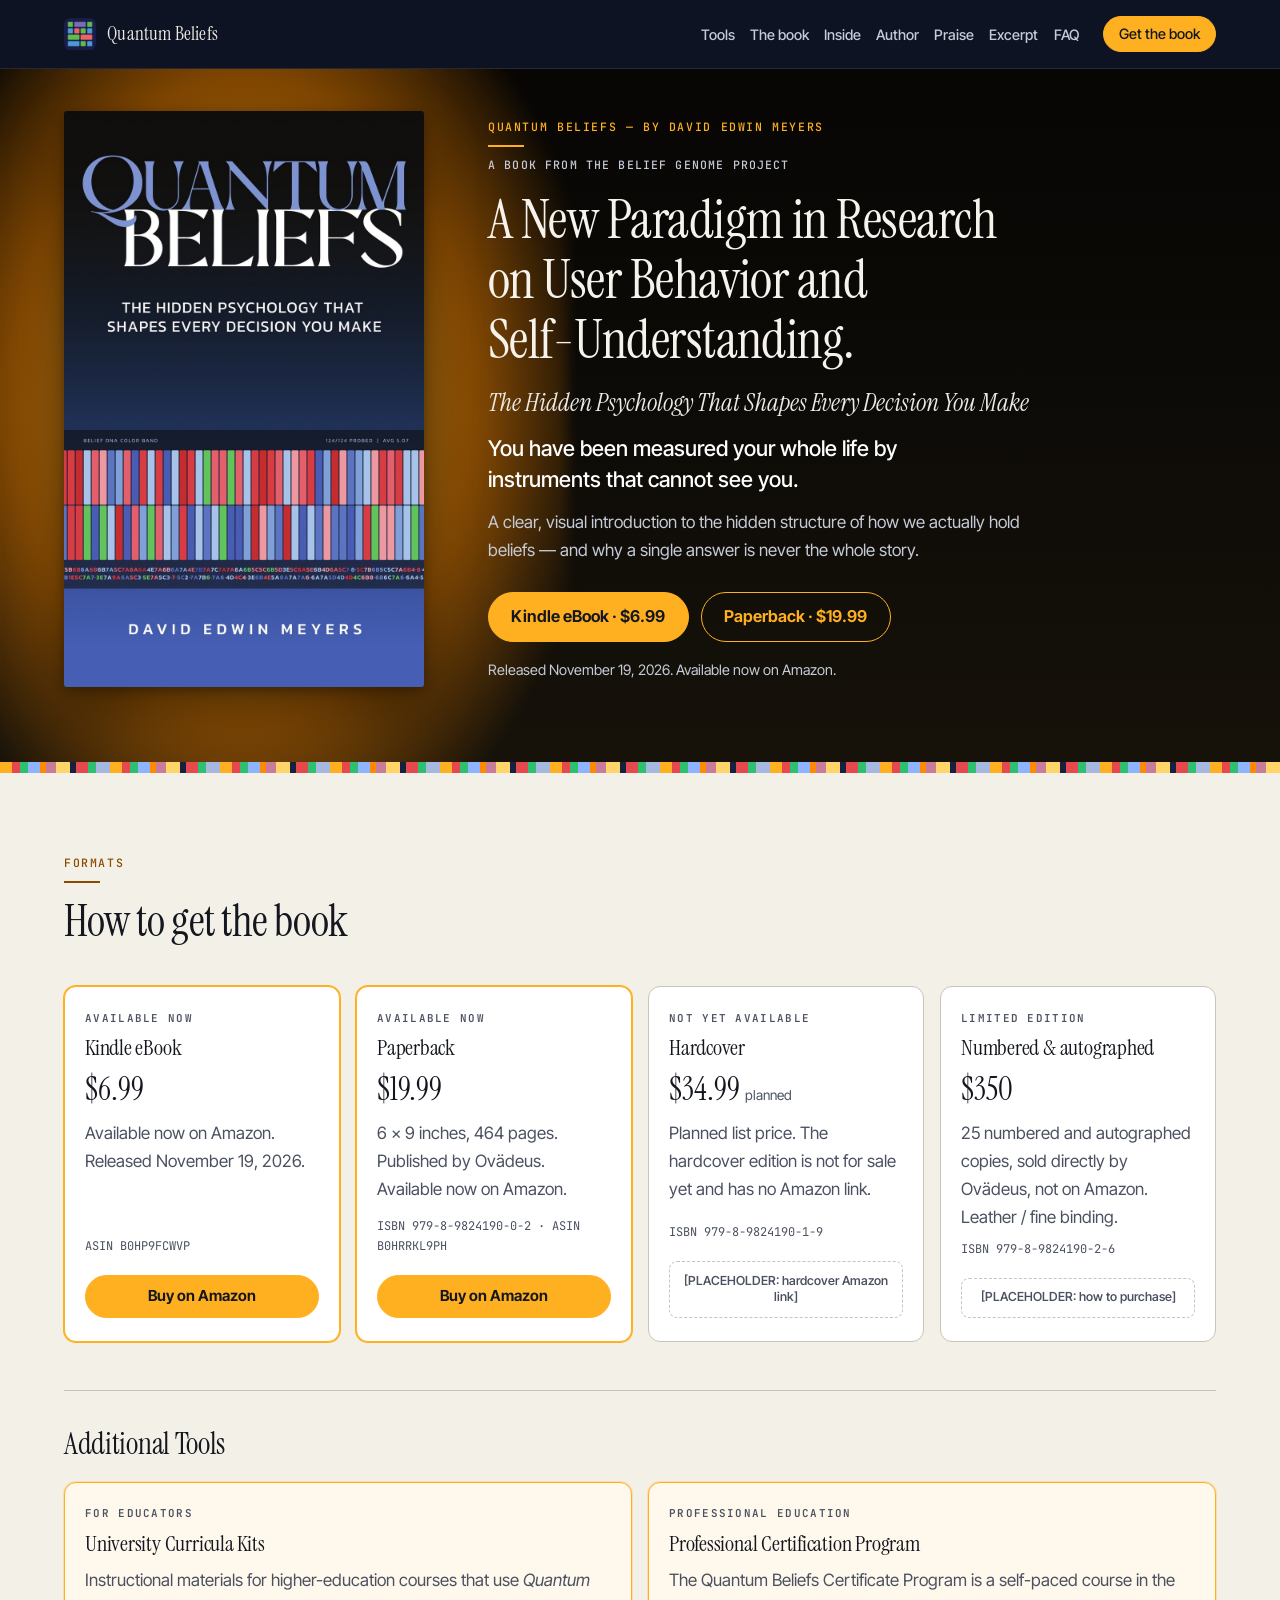
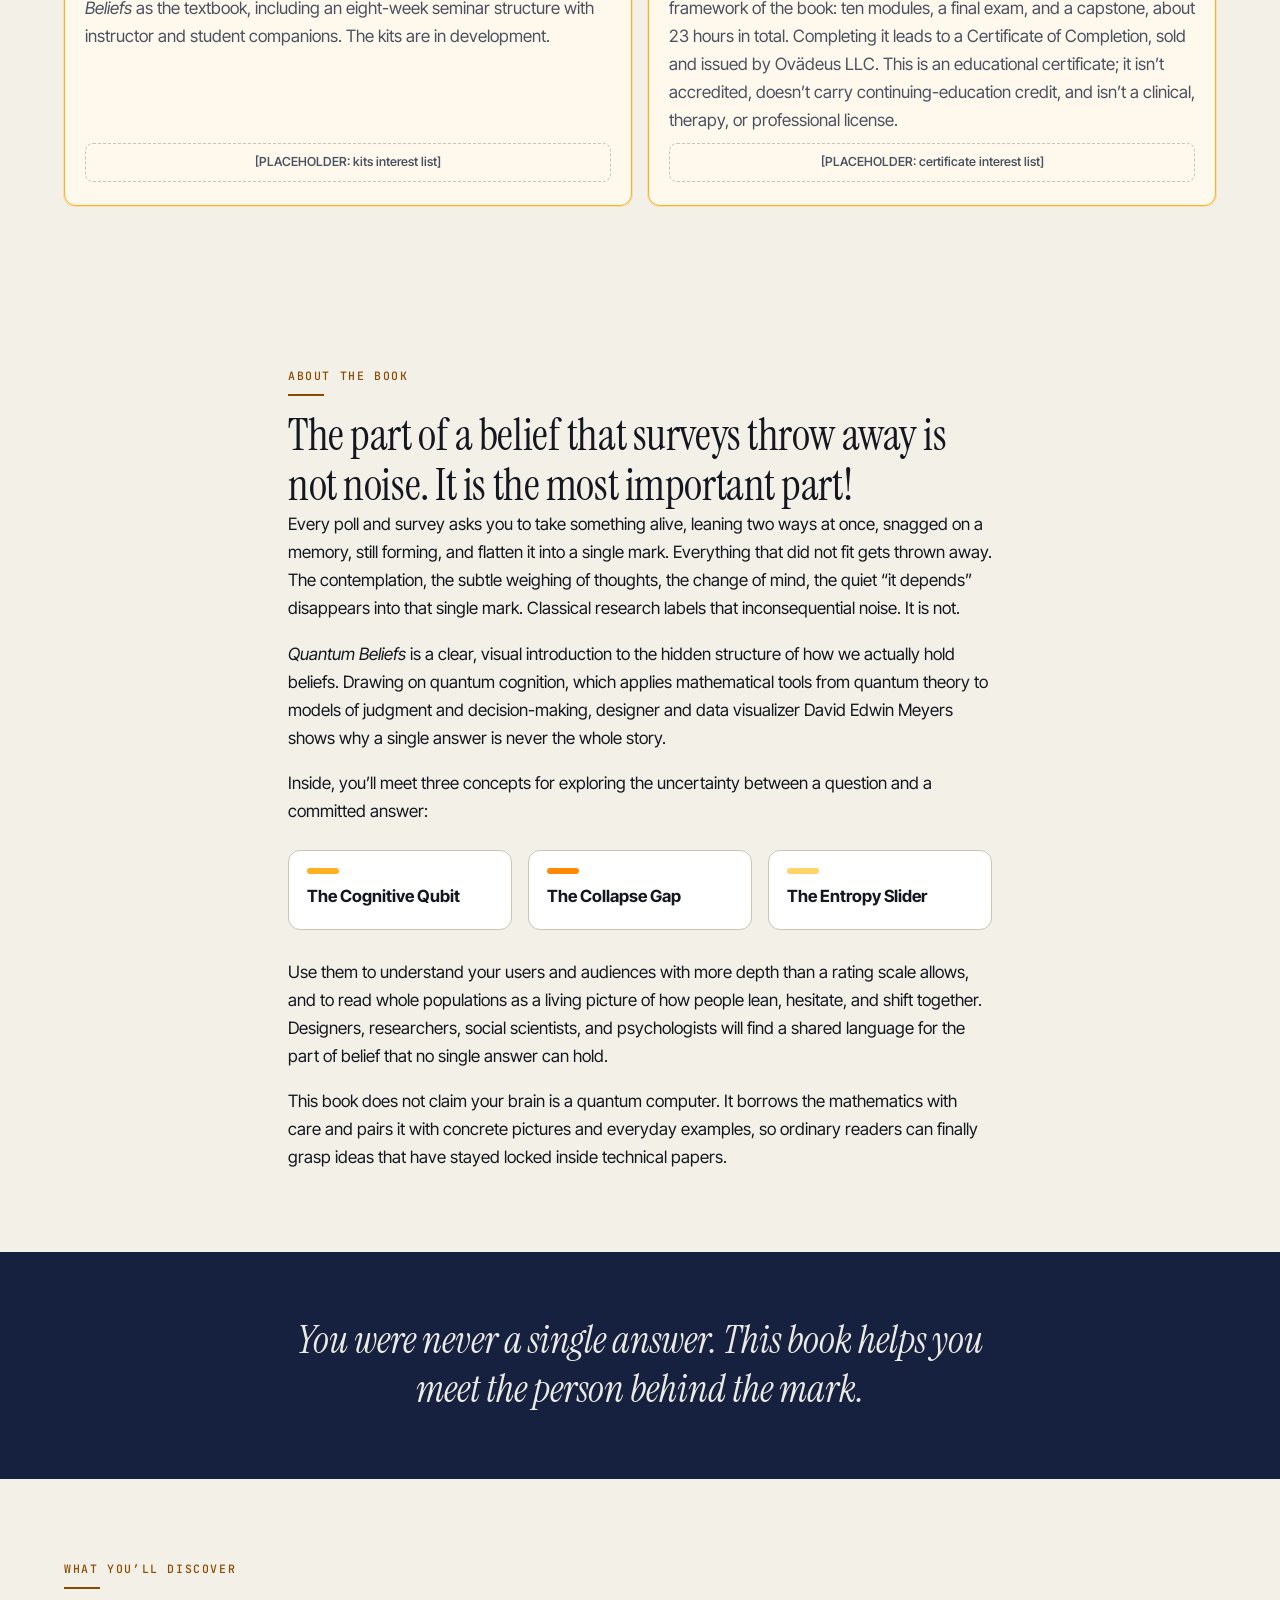
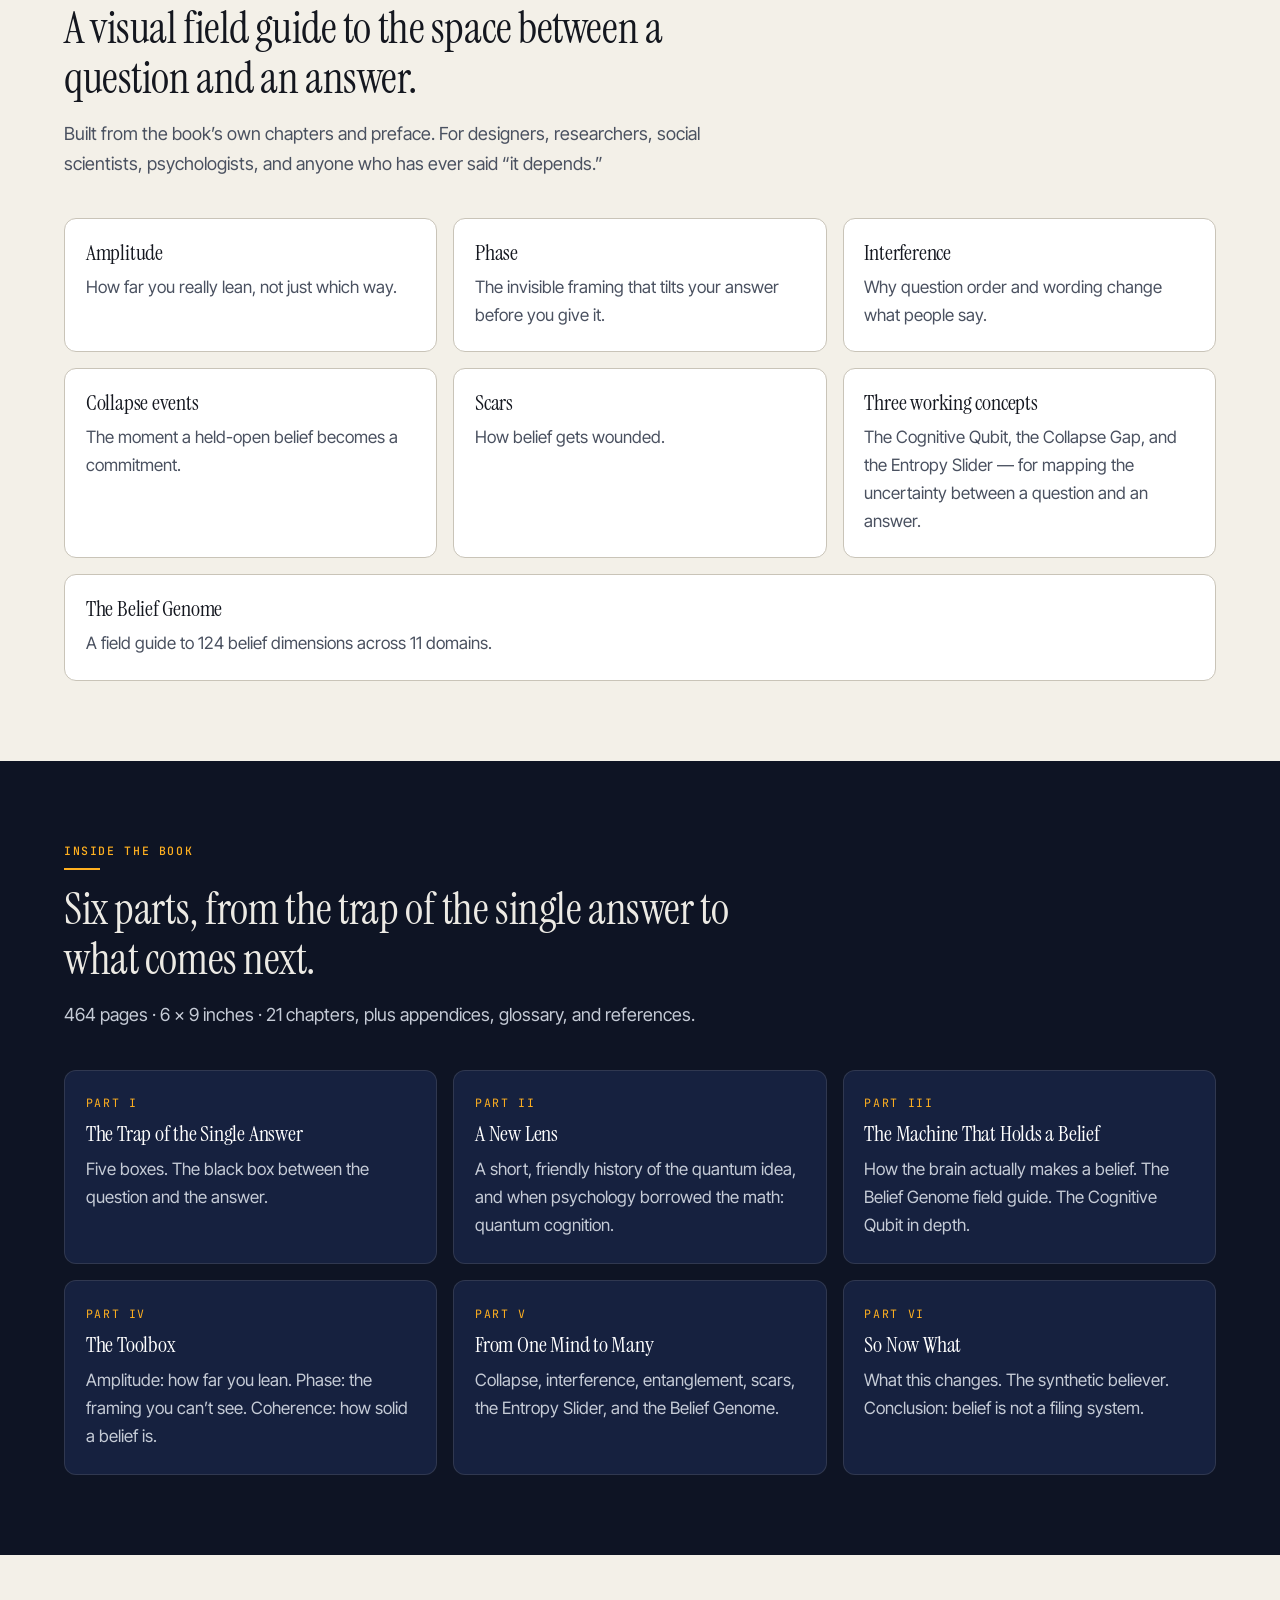
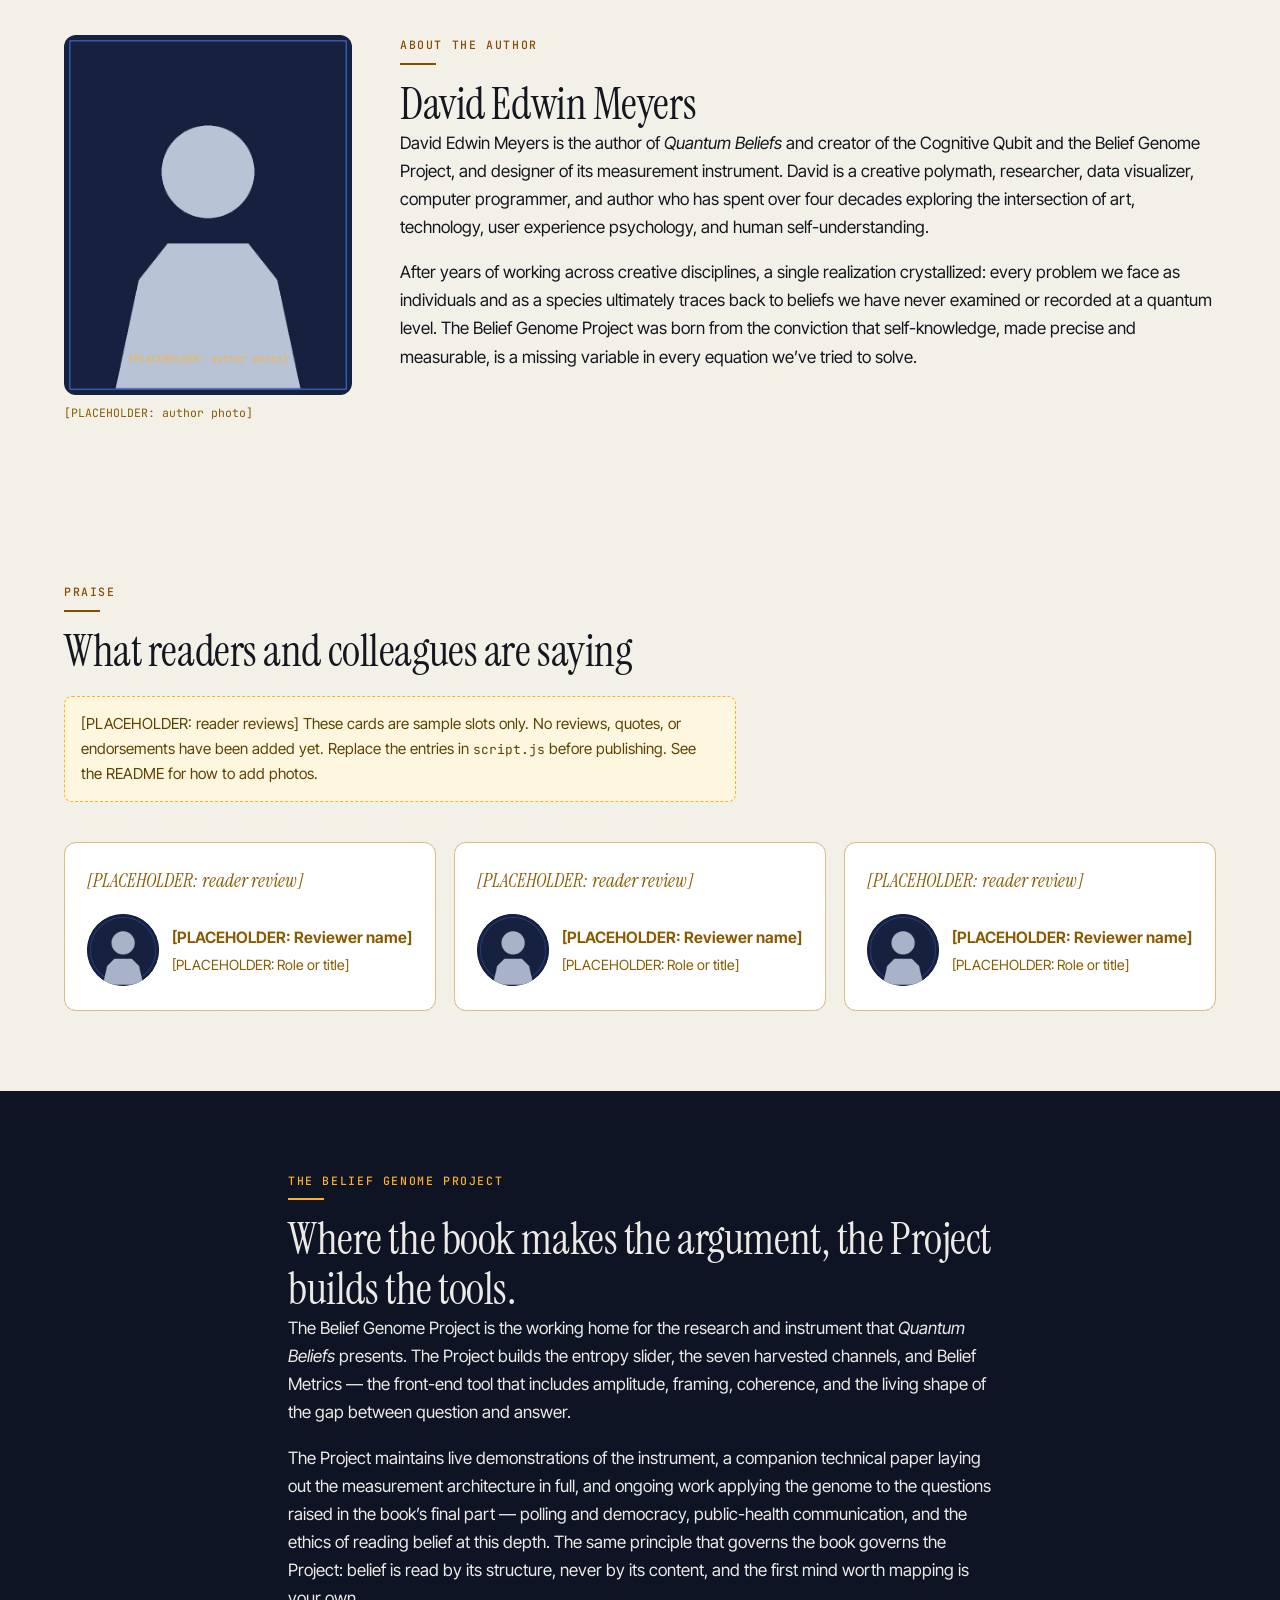
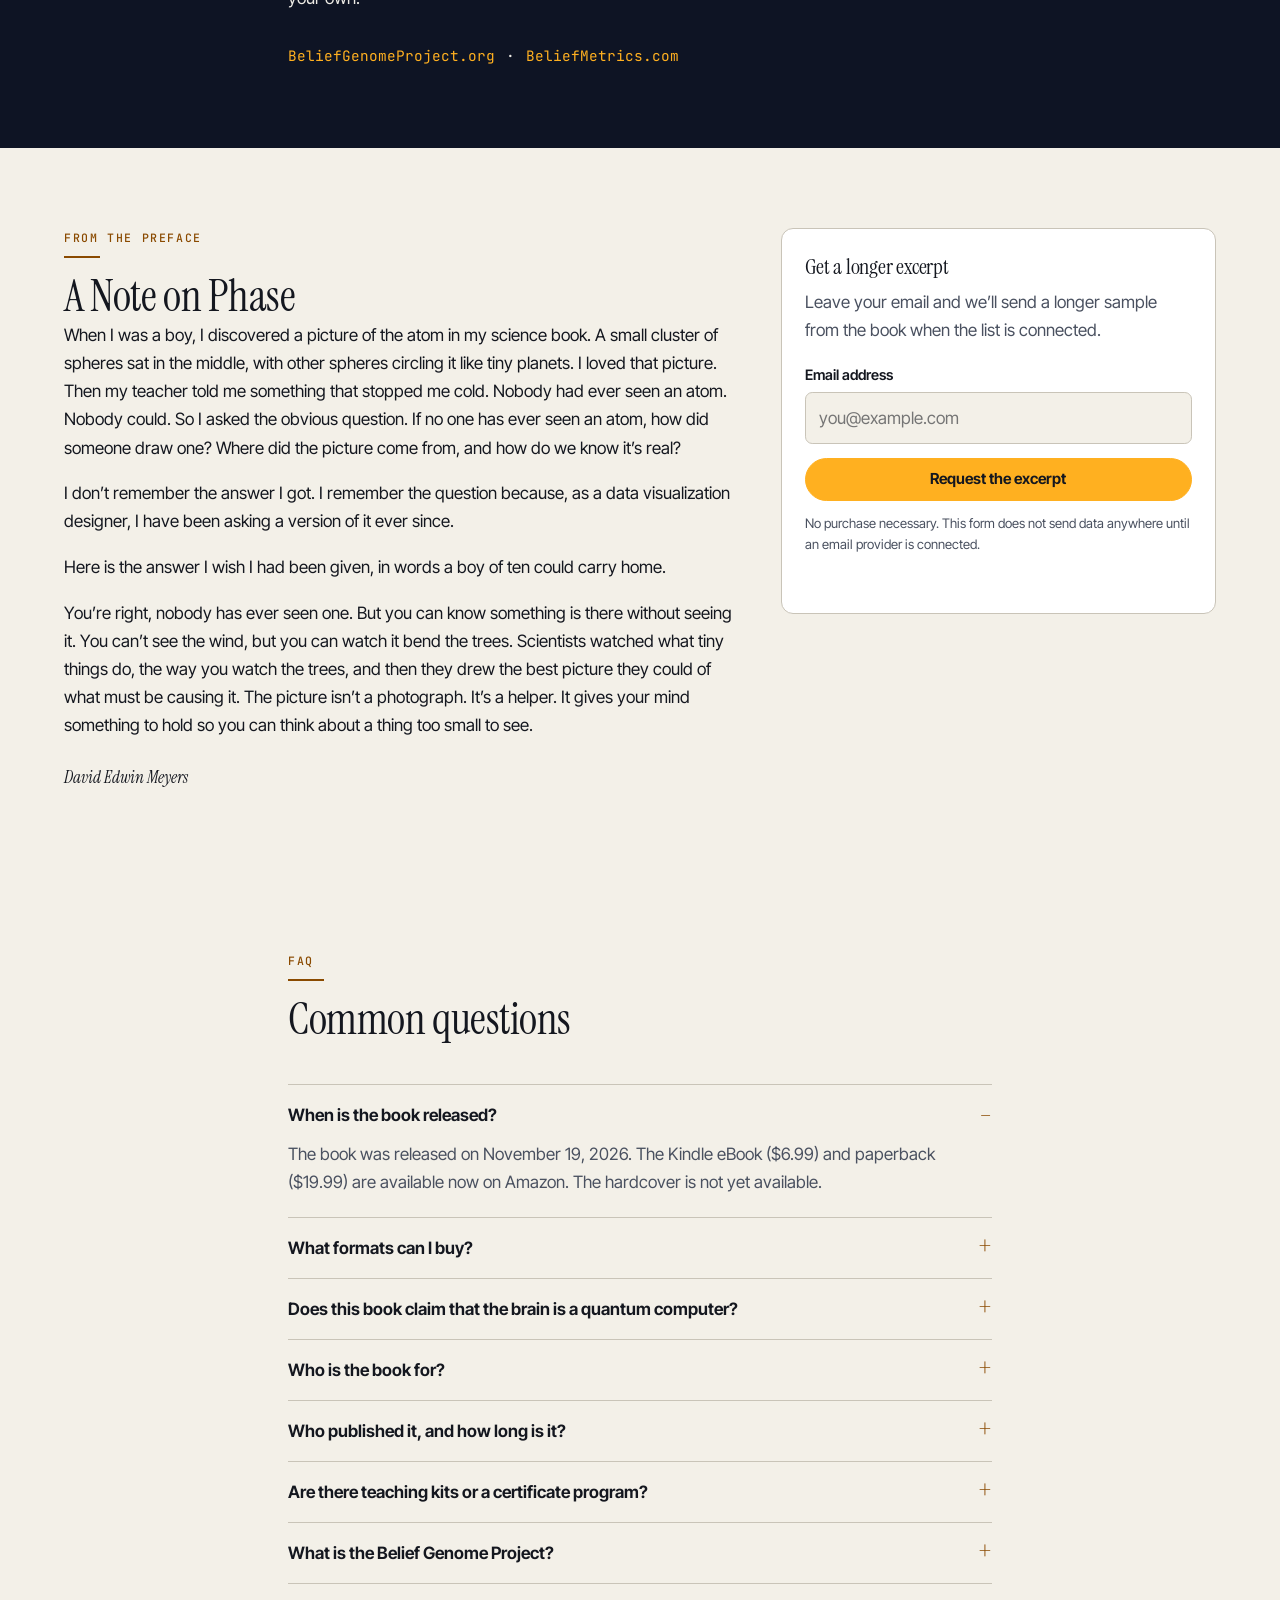
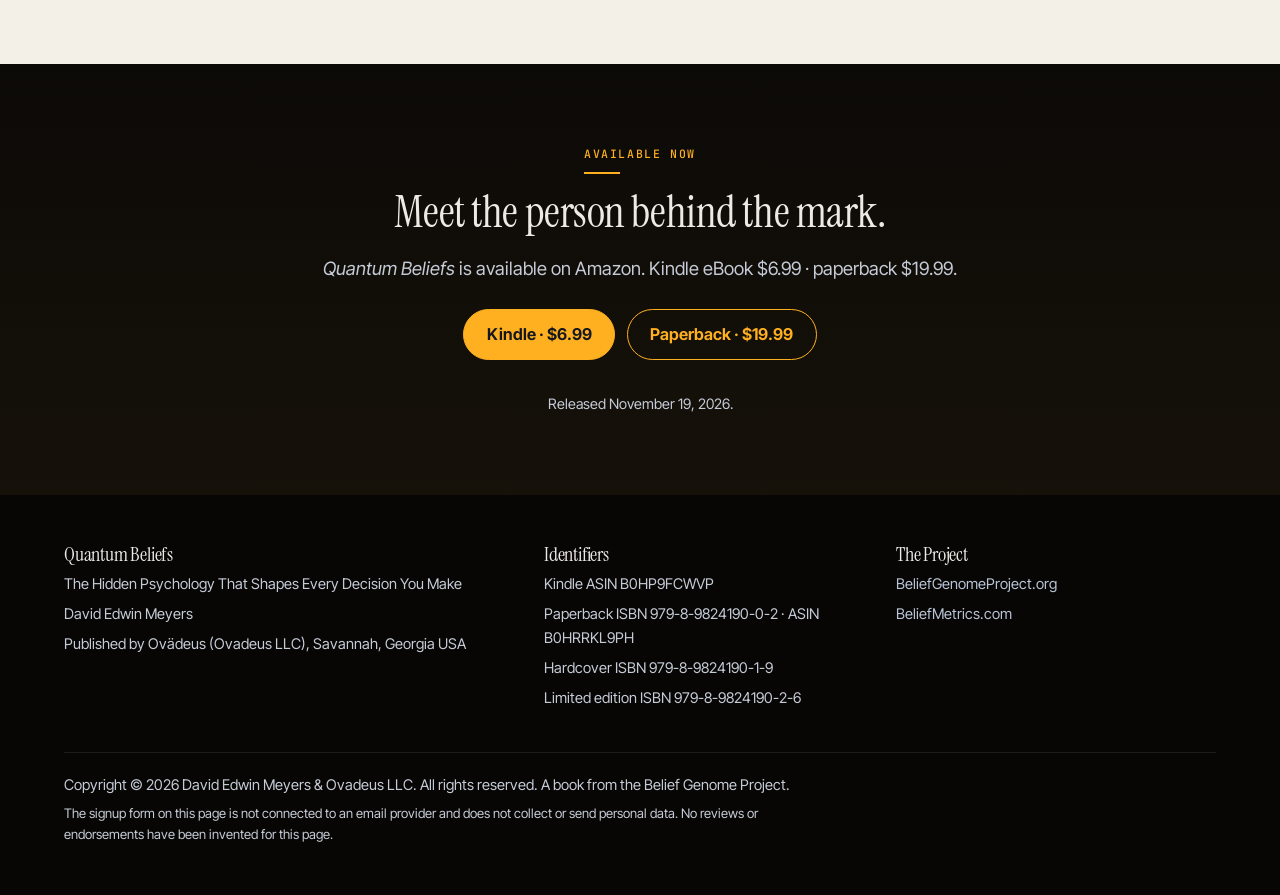
==== index.html @ 3fbdc70c "Update about heading" ====
<!DOCTYPE html>
<html lang="en">
<head>
  <meta charset="utf-8">
  <meta name="viewport" content="width=device-width, initial-scale=1">
  <title>Quantum Beliefs: The Hidden Psychology That Shapes Every Decision You Make — David Edwin Meyers</title>
  <meta name="description" content="Quantum Beliefs by David Edwin Meyers is a clear, visual introduction to the hidden structure of how we hold beliefs. Available now: Kindle eBook $6.99 and paperback $19.99. Released November 19, 2026.">
  <meta name="author" content="David Edwin Meyers">
  <meta name="theme-color" content="#0E1424">
  <link rel="canonical" href="https://quantumbeliefs.com/">
  <meta property="og:type" content="book">
  <meta property="og:url" content="https://quantumbeliefs.com/">
  <meta property="og:title" content="Quantum Beliefs: The Hidden Psychology That Shapes Every Decision You Make">
  <meta property="og:description" content="You have been measured your whole life by instruments that cannot see you. A clear, visual introduction to the hidden structure of belief, by David Edwin Meyers.">
  <meta property="og:image" content="https://quantumbeliefs.com/assets/og-image.jpg">
  <meta property="og:image:width" content="1200">
  <meta property="og:image:height" content="630">
  <meta property="og:locale" content="en_US">
  <meta property="og:book:author" content="David Edwin Meyers">
  <meta property="book:release_date" content="2026-11-19">
  <meta name="twitter:card" content="summary_large_image">
  <meta name="twitter:url" content="https://quantumbeliefs.com/">
  <meta name="twitter:title" content="Quantum Beliefs — David Edwin Meyers">
  <meta name="twitter:description" content="The Hidden Psychology That Shapes Every Decision You Make. Available now: Kindle eBook $6.99 and paperback $19.99.">
  <meta name="twitter:image" content="https://quantumbeliefs.com/assets/og-image.jpg">
  <link rel="icon" href="assets/favicon.png" type="image/png">
  <link rel="apple-touch-icon" href="assets/logo-bgp.png">
  <link rel="stylesheet" href="styles.css">
  <script type="application/ld+json">
  {
    "@context": "https://schema.org",
    "@type": "Book",
    "name": "Quantum Beliefs",
    "alternateName": "Quantum Beliefs: The Hidden Psychology That Shapes Every Decision You Make",
    "headline": "The Hidden Psychology That Shapes Every Decision You Make",
    "author": {
      "@type": "Person",
      "name": "David Edwin Meyers"
    },
    "publisher": {
      "@type": "Organization",
      "name": "Ovädeus",
      "legalName": "Ovadeus LLC",
      "address": {
        "@type": "PostalAddress",
        "addressLocality": "Savannah",
        "addressRegion": "Georgia",
        "addressCountry": "US"
      }
    },
    "inLanguage": "en",
    "numberOfPages": 464,
    "identifier": [
      { "@type": "PropertyValue", "name": "ASIN (Kindle)", "value": "B0HP9FCWVP" },
      { "@type": "PropertyValue", "name": "ASIN (paperback)", "value": "B0HRRKL9PH" },
      { "@type": "PropertyValue", "name": "ISBN-13 (paperback)", "value": "979-8-9824190-0-2" },
      { "@type": "PropertyValue", "name": "ISBN-13 (hardcover)", "value": "979-8-9824190-1-9" },
      { "@type": "PropertyValue", "name": "ISBN-13 (limited edition)", "value": "979-8-9824190-2-6" }
    ],
    "url": "https://quantumbeliefs.com/",
    "datePublished": "2026-11-19",
    "image": "https://quantumbeliefs.com/assets/cover-quantum-beliefs.jpg",
    "description": "A clear, visual introduction to the hidden structure of how we actually hold beliefs. Drawing on quantum cognition, designer and data visualizer David Edwin Meyers shows why a single answer is never the whole story.",
    "isPartOf": {
      "@type": "CreativeWork",
      "name": "Belief Genome Project",
      "url": "https://beliefgenomeproject.org"
    },
    "workExample": [
      {
        "@type": "Book",
        "bookFormat": "https://schema.org/EBook",
        "name": "Quantum Beliefs (Kindle eBook)",
        "datePublished": "2026-11-19",
        "offers": {
          "@type": "Offer",
          "url": "https://www.amazon.com/dp/B0HP9FCWVP",
          "price": "6.99",
          "priceCurrency": "USD",
          "availability": "https://schema.org/InStock"
        }
      },
      {
        "@type": "Book",
        "bookFormat": "https://schema.org/Paperback",
        "isbn": "979-8-9824190-0-2",
        "name": "Quantum Beliefs (Paperback)",
        "datePublished": "2026-11-19",
        "offers": {
          "@type": "Offer",
          "url": "https://www.amazon.com/dp/B0HRRKL9PH",
          "price": "19.99",
          "priceCurrency": "USD",
          "availability": "https://schema.org/InStock"
        }
      },
      {
        "@type": "Book",
        "bookFormat": "https://schema.org/Hardcover",
        "isbn": "979-8-9824190-1-9",
        "name": "Quantum Beliefs (Hardcover)"
      }
    ]
  }
  </script>
</head>
<body>
  <a class="skip-link" href="#main">Skip to content</a>

  <header class="site-header" id="top">
    <div class="header-inner">
      <a class="brand" href="#top">
        <img src="assets/logo-bgp.png" alt="" width="40" height="40">
        <span class="brand-text">Quantum Beliefs</span>
      </a>
      <button class="nav-toggle" type="button" aria-expanded="false" aria-controls="site-nav" aria-label="Open menu">
        <span class="nav-toggle-bar" aria-hidden="true"></span>
        <span class="nav-toggle-bar" aria-hidden="true"></span>
        <span class="nav-toggle-bar" aria-hidden="true"></span>
      </button>
      <nav class="site-nav" id="site-nav" aria-label="Primary">
        <ul>
          <li><a href="#additional-tools">Tools</a></li>
          <li><a href="#book">The book</a></li>
          <li><a href="#learn">Inside</a></li>
          <li><a href="#author">Author</a></li>
          <li><a href="#praise">Praise</a></li>
          <li><a href="#excerpt">Excerpt</a></li>
          <li><a href="#faq">FAQ</a></li>
        </ul>
        <a class="btn btn-primary btn-nav" href="#formats">Get the book</a>
      </nav>
    </div>
  </header>

  <main id="main">
    <section class="hero" aria-labelledby="hero-headline">
      <div class="hero-inner">
        <div class="hero-cover">
          <div class="cover-glow" aria-hidden="true"></div>
          <img
            src="assets/cover-quantum-beliefs-web.jpg"
            srcset="assets/cover-quantum-beliefs-web.jpg 900w, assets/cover-quantum-beliefs.jpg 1600w"
            sizes="(max-width: 700px) 70vw, 400px"
            width="900"
            height="1440"
            alt="Cover of Quantum Beliefs: The Hidden Psychology That Shapes Every Decision You Make, by David Edwin Meyers. A dark cover with a Belief DNA color band across the middle.">
        </div>
        <div class="hero-copy">
          <p class="kicker">Quantum Beliefs — by David Edwin Meyers</p>
          <p class="hero-project">A book from the Belief Genome Project</p>
          <h1 id="hero-headline" class="hero-headline">A New Paradigm in Research on User Behavior and <span class="nowrap">Self-Understanding.</span></h1>
          <p class="subtitle">The Hidden Psychology That Shapes Every Decision You Make</p>
          <p class="hero-lead">You have been measured your whole life by instruments that cannot see you.</p>
          <p class="hero-support">A clear, visual introduction to the hidden structure of how we actually hold beliefs — and why a single answer is never the whole story.</p>
          <div class="hero-actions">
            <a class="btn btn-primary btn-lg" href="https://www.amazon.com/dp/B0HP9FCWVP" target="_blank" rel="noopener noreferrer">Kindle eBook · $6.99</a>
            <a class="btn btn-ghost btn-lg" href="https://www.amazon.com/dp/B0HRRKL9PH" target="_blank" rel="noopener noreferrer">Paperback · $19.99</a>
          </div>
          <p class="hero-meta">Released November 19, 2026. Available now on Amazon.</p>
        </div>
      </div>
    </section>

    <div class="belief-band" aria-hidden="true"></div>

    <section class="section section-paper" id="formats" aria-labelledby="formats-heading">
      <div class="wrap">
        <header class="section-head">
          <p class="kicker kicker-ink">Formats</p>
          <h2 id="formats-heading">How to get the book</h2>
        </header>
        <div class="format-grid">
          <article class="format-card format-featured">
            <p class="format-badge">Available now</p>
            <h3>Kindle eBook</h3>
            <p class="format-price">$6.99</p>
            <p>Available now on Amazon. Released November 19, 2026.</p>
            <p class="format-id">ASIN B0HP9FCWVP</p>
            <a class="btn btn-primary" href="https://www.amazon.com/dp/B0HP9FCWVP" target="_blank" rel="noopener noreferrer">Buy on Amazon</a>
          </article>
          <article class="format-card format-featured">
            <p class="format-badge">Available now</p>
            <h3>Paperback</h3>
            <p class="format-price">$19.99</p>
            <p>6 × 9 inches, 464 pages. Published by Ovädeus. Available now on Amazon.</p>
            <p class="format-id">ISBN 979-8-9824190-0-2 · ASIN B0HRRKL9PH</p>
            <a class="btn btn-primary" id="paperback-link" href="https://www.amazon.com/dp/B0HRRKL9PH" target="_blank" rel="noopener noreferrer">Buy on Amazon</a>
          </article>
          <article class="format-card">
            <p class="format-badge badge-soon">Not yet available</p>
            <h3>Hardcover</h3>
            <p class="format-price">$34.99 <span class="price-note">planned</span></p>
            <p>Planned list price. The hardcover edition is not for sale yet and has no Amazon link.</p>
            <p class="format-id">ISBN 979-8-9824190-1-9</p>
            <span class="btn btn-disabled" aria-disabled="true">[PLACEHOLDER: hardcover Amazon link]</span>
          </article>
          <article class="format-card">
            <p class="format-badge badge-limited">Limited edition</p>
            <h3>Numbered &amp; autographed</h3>
            <p class="format-price">$350</p>
            <p>25 numbered and autographed copies, sold directly by Ovädeus, not on Amazon. Leather / fine binding.</p>
            <p class="format-id">ISBN 979-8-9824190-2-6</p>
            <!-- TODO: add the real purchase path once David confirms how limited copies will be sold. Do not invent a checkout. -->
            <span class="btn btn-disabled" aria-disabled="true">[PLACEHOLDER: how to purchase]</span>
          </article>
        </div>

        <div class="tools-block" id="additional-tools">
          <h3 class="tools-heading">Additional Tools</h3>
          <div class="tools-grid">
            <article class="format-card">
              <p class="format-badge">For educators</p>
              <h3>University Curricula Kits</h3>
              <p>Instructional materials for higher-education courses that use <cite>Quantum Beliefs</cite> as the textbook, including an eight-week seminar structure with instructor and student companions. The kits are in development.</p>
              <!-- TODO: replace with the real interest-list or learn-more URL once it exists. -->
              <a class="btn btn-disabled" id="kits-cta" href="#additional-tools" aria-disabled="true">[PLACEHOLDER: kits interest list]</a>
            </article>
            <article class="format-card">
              <p class="format-badge">Professional education</p>
              <h3>Professional Certification Program</h3>
              <p>The Quantum Beliefs Certificate Program is a self-paced course in the framework of the book: ten modules, a final exam, and a capstone, about 23 hours in total. Completing it leads to a Certificate of Completion, sold and issued by Ovädeus LLC. This is an educational certificate; it isn’t accredited, doesn’t carry continuing-education credit, and isn’t a clinical, therapy, or professional license.</p>
              <!-- TODO: replace with the real interest-list or learn-more URL once it exists. -->
              <a class="btn btn-disabled" id="certificate-cta" href="#additional-tools" aria-disabled="true">[PLACEHOLDER: certificate interest list]</a>
            </article>
          </div>
        </div>
      </div>
    </section>

    <section class="section section-paper" id="book" aria-labelledby="about-heading">
      <div class="wrap narrow">
        <p class="kicker kicker-ink">About the book</p>
        <h2 id="about-heading">The part of a belief that surveys throw away is not noise. It is the most important part!</h2>
        <div class="prose">
          <p>Every poll and survey asks you to take something alive, leaning two ways at once, snagged on a memory, still forming, and flatten it into a single mark. Everything that did not fit gets thrown away. The contemplation, the subtle weighing of thoughts, the change of mind, the quiet “it depends” disappears into that single mark. Classical research labels that inconsequential noise. It is not.</p>
          <p><cite>Quantum Beliefs</cite> is a clear, visual introduction to the hidden structure of how we actually hold beliefs. Drawing on quantum cognition, which applies mathematical tools from quantum theory to models of judgment and decision-making, designer and data visualizer David Edwin Meyers shows why a single answer is never the whole story.</p>
          <p>Inside, you’ll meet three concepts for exploring the uncertainty between a question and a committed answer:</p>
        </div>
        <ul class="concept-row">
          <li>
            <span class="concept-mark" aria-hidden="true"></span>
            <strong>The Cognitive Qubit</strong>
          </li>
          <li>
            <span class="concept-mark" aria-hidden="true"></span>
            <strong>The Collapse Gap</strong>
          </li>
          <li>
            <span class="concept-mark" aria-hidden="true"></span>
            <strong>The Entropy Slider</strong>
          </li>
        </ul>
        <div class="prose">
          <p>Use them to understand your users and audiences with more depth than a rating scale allows, and to read whole populations as a living picture of how people lean, hesitate, and shift together. Designers, researchers, social scientists, and psychologists will find a shared language for the part of belief that no single answer can hold.</p>
          <p>This book does not claim your brain is a quantum computer. It borrows the mathematics with care and pairs it with concrete pictures and everyday examples, so ordinary readers can finally grasp ideas that have stayed locked inside technical papers.</p>
        </div>
      </div>
    </section>

    <section class="pull-band" aria-label="From the book">
      <blockquote class="pull-quote">
        <p>You were never a single answer. This book helps you meet the person behind the mark.</p>
      </blockquote>
    </section>

    <section class="section section-paper" id="learn" aria-labelledby="learn-heading">
      <div class="wrap">
        <header class="section-head">
          <p class="kicker kicker-ink">What you’ll discover</p>
          <h2 id="learn-heading">A visual field guide to the space between a question and an answer.</h2>
          <p class="section-lead">Built from the book’s own chapters and preface. For designers, researchers, social scientists, psychologists, and anyone who has ever said “it depends.”</p>
        </header>
        <ul class="learn-grid">
          <li>
            <h3>Amplitude</h3>
            <p>How far you really lean, not just which way.</p>
          </li>
          <li>
            <h3>Phase</h3>
            <p>The invisible framing that tilts your answer before you give it.</p>
          </li>
          <li>
            <h3>Interference</h3>
            <p>Why question order and wording change what people say.</p>
          </li>
          <li>
            <h3>Collapse events</h3>
            <p>The moment a held-open belief becomes a commitment.</p>
          </li>
          <li>
            <h3>Scars</h3>
            <p>How belief gets wounded.</p>
          </li>
          <li>
            <h3>Three working concepts</h3>
            <p>The Cognitive Qubit, the Collapse Gap, and the Entropy Slider — for mapping the uncertainty between a question and an answer.</p>
          </li>
          <li class="learn-span">
            <h3>The Belief Genome</h3>
            <p>A field guide to 124 belief dimensions across 11 domains.</p>
          </li>
        </ul>
      </div>
    </section>

    <section class="section section-navy" id="inside" aria-labelledby="inside-heading">
      <div class="wrap">
        <header class="section-head">
          <p class="kicker">Inside the book</p>
          <h2 id="inside-heading">Six parts, from the trap of the single answer to what comes next.</h2>
          <p class="section-lead on-dark">464 pages · 6 × 9 inches · 21 chapters, plus appendices, glossary, and references.</p>
        </header>
        <ol class="parts-grid">
          <li>
            <span class="part-num">Part I</span>
            <h3>The Trap of the Single Answer</h3>
            <p>Five boxes. The black box between the question and the answer.</p>
          </li>
          <li>
            <span class="part-num">Part II</span>
            <h3>A New Lens</h3>
            <p>A short, friendly history of the quantum idea, and when psychology borrowed the math: quantum cognition.</p>
          </li>
          <li>
            <span class="part-num">Part III</span>
            <h3>The Machine That Holds a Belief</h3>
            <p>How the brain actually makes a belief. The Belief Genome field guide. The Cognitive Qubit in depth.</p>
          </li>
          <li>
            <span class="part-num">Part IV</span>
            <h3>The Toolbox</h3>
            <p>Amplitude: how far you lean. Phase: the framing you can’t see. Coherence: how solid a belief is.</p>
          </li>
          <li>
            <span class="part-num">Part V</span>
            <h3>From One Mind to Many</h3>
            <p>Collapse, interference, entanglement, scars, the Entropy Slider, and the Belief Genome.</p>
          </li>
          <li>
            <span class="part-num">Part VI</span>
            <h3>So Now What</h3>
            <p>What this changes. The synthetic believer. Conclusion: belief is not a filing system.</p>
          </li>
        </ol>
      </div>
    </section>

    <section class="section section-paper" id="author" aria-labelledby="author-heading">
      <div class="wrap author-grid">
        <figure class="author-photo">
          <!-- TODO: replace assets/author/placeholder-author.jpg with a real author photograph. -->
          <img src="assets/author/placeholder-author.jpg" width="640" height="800" alt="[PLACEHOLDER: author photo of David Edwin Meyers]">
          <figcaption class="placeholder-caption">[PLACEHOLDER: author photo]</figcaption>
        </figure>
        <div>
          <p class="kicker kicker-ink">About the author</p>
          <h2 id="author-heading">David Edwin Meyers</h2>
          <div class="prose">
            <p>David Edwin Meyers is the author of <cite>Quantum Beliefs</cite> and creator of the Cognitive Qubit and the Belief Genome Project, and designer of its measurement instrument. David is a creative polymath, researcher, data visualizer, computer programmer, and author who has spent over four decades exploring the intersection of art, technology, user experience psychology, and human self-understanding.</p>
            <p>After years of working across creative disciplines, a single realization crystallized: every problem we face as individuals and as a species ultimately traces back to beliefs we have never examined or recorded at a quantum level. The Belief Genome Project was born from the conviction that self-knowledge, made precise and measurable, is a missing variable in every equation we’ve tried to solve.</p>
          </div>
        </div>
      </div>
    </section>

    <section class="section section-paper section-praise" id="praise" aria-labelledby="praise-heading">
      <div class="wrap">
        <header class="section-head">
          <p class="kicker kicker-ink">Praise</p>
          <h2 id="praise-heading">What readers and colleagues are saying</h2>
          <p class="placeholder-banner" role="note">
            [PLACEHOLDER: reader reviews] These cards are sample slots only. No reviews, quotes, or endorsements have been added yet. Replace the entries in <code>script.js</code> before publishing. See the README for how to add photos.
          </p>
        </header>
        <div class="testimonial-grid" id="testimonial-grid">
          <!-- Cards are rendered from the TESTIMONIALS array in script.js. -->
        </div>
        <noscript>
          <p class="placeholder-banner">JavaScript is off, so testimonial cards could not be drawn from <code>script.js</code>. Enable JavaScript, or add static cards in this section before publishing.</p>
        </noscript>
      </div>
    </section>

    <section class="section section-navy" id="bgp" aria-labelledby="bgp-heading">
      <div class="wrap narrow">
        <p class="kicker">The Belief Genome Project</p>
        <h2 id="bgp-heading">Where the book makes the argument, the Project builds the tools.</h2>
        <div class="prose on-dark">
          <p>The Belief Genome Project is the working home for the research and instrument that <cite>Quantum Beliefs</cite> presents. The Project builds the entropy slider, the seven harvested channels, and Belief Metrics — the front-end tool that includes amplitude, framing, coherence, and the living shape of the gap between question and answer.</p>
          <p>The Project maintains live demonstrations of the instrument, a companion technical paper laying out the measurement architecture in full, and ongoing work applying the genome to the questions raised in the book’s final part — polling and democracy, public-health communication, and the ethics of reading belief at this depth. The same principle that governs the book governs the Project: belief is read by its structure, never by its content, and the first mind worth mapping is your own.</p>
        </div>
        <p class="bgp-links">
          <a href="https://beliefgenomeproject.org" target="_blank" rel="noopener noreferrer">BeliefGenomeProject.org</a>
          <span aria-hidden="true">·</span>
          <a href="https://beliefmetrics.com" target="_blank" rel="noopener noreferrer">BeliefMetrics.com</a>
        </p>
      </div>
    </section>

    <section class="section section-paper" id="excerpt" aria-labelledby="excerpt-heading">
      <div class="wrap excerpt-grid">
        <div>
          <p class="kicker kicker-ink">From the preface</p>
          <h2 id="excerpt-heading">A Note on Phase</h2>
          <div class="excerpt-text prose">
            <p>When I was a boy, I discovered a picture of the atom in my science book. A small cluster of spheres sat in the middle, with other spheres circling it like tiny planets. I loved that picture. Then my teacher told me something that stopped me cold. Nobody had ever seen an atom. Nobody could. So I asked the obvious question. If no one has ever seen an atom, how did someone draw one? Where did the picture come from, and how do we know it’s real?</p>
            <p>I don’t remember the answer I got. I remember the question because, as a data visualization designer, I have been asking a version of it ever since.</p>
            <p>Here is the answer I wish I had been given, in words a boy of ten could carry home.</p>
            <p>You’re right, nobody has ever seen one. But you can know something is there without seeing it. You can’t see the wind, but you can watch it bend the trees. Scientists watched what tiny things do, the way you watch the trees, and then they drew the best picture they could of what must be causing it. The picture isn’t a photograph. It’s a helper. It gives your mind something to hold so you can think about a thing too small to see.</p>
            <p class="excerpt-signoff">David Edwin Meyers</p>
          </div>
        </div>
        <aside class="signup-card" id="signup" aria-labelledby="signup-heading">
          <h3 id="signup-heading">Get a longer excerpt</h3>
          <p>Leave your email and we’ll send a longer sample from the book when the list is connected.</p>
          <!--
            TODO: wire this form to an email provider (Buttondown, ConvertKit, Mailchimp, Resend, etc.).
            It is front-end only. Do not add a live endpoint, API key, or any email address to this repo.
          -->
          <form id="excerpt-form" class="signup-form" novalidate>
            <label for="signup-email">Email address</label>
            <input id="signup-email" name="email" type="email" autocomplete="email" required placeholder="you@example.com">
            <button class="btn btn-primary" type="submit">Request the excerpt</button>
            <p class="form-note">No purchase necessary. This form does not send data anywhere until an email provider is connected.</p>
            <p class="form-status" role="status" aria-live="polite"></p>
          </form>
        </aside>
      </div>
    </section>

    <section class="section section-paper" id="faq" aria-labelledby="faq-heading">
      <div class="wrap narrow">
        <header class="section-head">
          <p class="kicker kicker-ink">FAQ</p>
          <h2 id="faq-heading">Common questions</h2>
        </header>
        <div class="faq-list">
          <details open>
            <summary>When is the book released?</summary>
            <p>The book was released on November 19, 2026. The Kindle eBook ($6.99) and paperback ($19.99) are available now on Amazon. The hardcover is not yet available.</p>
          </details>
          <details>
            <summary>What formats can I buy?</summary>
            <p>The Kindle eBook is $6.99 on Amazon (ASIN B0HP9FCWVP). The paperback is $19.99 (ISBN 979-8-9824190-0-2, ASIN B0HRRKL9PH). A hardcover is planned at $34.99 (ISBN 979-8-9824190-1-9) and is not for sale yet. A limited edition of 25 numbered and autographed copies is to be sold directly by Ovädeus for $350 (ISBN 979-8-9824190-2-6), not on Amazon.</p>
          </details>
          <details>
            <summary>Does this book claim that the brain is a quantum computer?</summary>
            <p>No. The book is explicit about this. It does not claim that your brain is a quantum computer, or that neurons exploit entanglement. It borrows mathematical tools from quantum theory — the field of quantum cognition — and pairs them with pictures and everyday examples so ordinary readers can hold the ideas.</p>
          </details>
          <details>
            <summary>Who is the book for?</summary>
            <p>Designers, researchers, social scientists, psychologists, and anyone who has ever said “it depends.” It is written for a wider audience: the curious reader who wants the concept, not the derivation.</p>
          </details>
          <details>
            <summary>Who published it, and how long is it?</summary>
            <p>Published by Ovädeus (Ovadeus LLC), Savannah, Georgia USA. The current interior is 464 pages, 6 × 9 inches. Copyright © 2026 David Edwin Meyers &amp; Ovadeus LLC.</p>
          </details>
          <details>
            <summary>Are there teaching kits or a certificate program?</summary>
            <p>University Curricula Kits for higher-education courses that use the book as a textbook are in development. The Quantum Beliefs Certificate Program is a self-paced professional education course of ten modules, a final exam, and a capstone (about 23 hours). Certificates of Completion are sold and issued by Ovädeus LLC. The certificate isn’t accredited, doesn’t carry continuing-education credit, and isn’t a clinical, therapy, or professional license. Interest-list links for both will be added when they are ready.</p>
          </details>
          <details>
            <summary>What is the Belief Genome Project?</summary>
            <p>The Belief Genome Project is the working home for the research and instrument that <cite>Quantum Beliefs</cite> presents. Learn more at <a href="https://beliefgenomeproject.org" target="_blank" rel="noopener noreferrer">beliefgenomeproject.org</a> and <a href="https://beliefmetrics.com" target="_blank" rel="noopener noreferrer">beliefmetrics.com</a>.</p>
          </details>
        </div>
      </div>
    </section>

    <section class="section final-cta" id="buy" aria-labelledby="final-heading">
      <div class="wrap narrow final-inner">
        <p class="kicker">Available now</p>
        <h2 id="final-heading">Meet the person behind the mark.</h2>
        <p class="final-lead"><cite>Quantum Beliefs</cite> is available on Amazon. Kindle eBook $6.99 · paperback $19.99.</p>
        <div class="hero-actions">
          <a class="btn btn-primary btn-lg" href="https://www.amazon.com/dp/B0HP9FCWVP" target="_blank" rel="noopener noreferrer">Kindle · $6.99</a>
          <a class="btn btn-ghost btn-lg" href="https://www.amazon.com/dp/B0HRRKL9PH" target="_blank" rel="noopener noreferrer">Paperback · $19.99</a>
        </div>
        <p class="hero-meta">Released November 19, 2026.</p>
      </div>
    </section>
  </main>

  <footer class="site-footer">
    <div class="wrap footer-grid">
      <div>
        <p class="footer-title">Quantum Beliefs</p>
        <p>The Hidden Psychology That Shapes Every Decision You Make</p>
        <p>David Edwin Meyers</p>
        <p>Published by Ovädeus (Ovadeus LLC), Savannah, Georgia USA</p>
      </div>
      <div>
        <p class="footer-title">Identifiers</p>
        <p>Kindle ASIN B0HP9FCWVP</p>
        <p>Paperback ISBN 979-8-9824190-0-2 · ASIN B0HRRKL9PH</p>
        <p>Hardcover ISBN 979-8-9824190-1-9</p>
        <p>Limited edition ISBN 979-8-9824190-2-6</p>
      </div>
      <div>
        <p class="footer-title">The Project</p>
        <p><a href="https://beliefgenomeproject.org" target="_blank" rel="noopener noreferrer">BeliefGenomeProject.org</a></p>
        <p><a href="https://beliefmetrics.com" target="_blank" rel="noopener noreferrer">BeliefMetrics.com</a></p>
      </div>
    </div>
    <div class="wrap footer-base">
      <p>Copyright © 2026 David Edwin Meyers &amp; Ovadeus LLC. All rights reserved. A book from the Belief Genome Project.</p>
      <p class="footer-note">The signup form on this page is not connected to an email provider and does not collect or send personal data. No reviews or endorsements have been invented for this page.</p>
    </div>
  </footer>

  <div class="mobile-cta" aria-hidden="false">
    <a class="btn btn-primary" href="#formats">Get the book</a>
  </div>

  <script src="script.js" defer></script>
</body>
</html>
---- styles.css ----
/* Quantum Beliefs landing page
   Brand tokens from the Belief Genome Project design system
   (navy, paper, ink) with a warm amber-orange accent used
   throughout the page (primary #FFB020, hot #FF8A00, tint #FFD56A).
   Instrument Serif, Inter Tight, JetBrains Mono. */

@font-face {
  font-family: "Instrument Serif";
  src: url("assets/fonts/InstrumentSerif-Regular.ttf") format("truetype");
  font-weight: 400;
  font-style: normal;
  font-display: swap;
}
@font-face {
  font-family: "Instrument Serif";
  src: url("assets/fonts/InstrumentSerif-Italic.ttf") format("truetype");
  font-weight: 400;
  font-style: italic;
  font-display: swap;
}
@font-face {
  font-family: "Inter Tight";
  src: url("assets/fonts/InterTight-VariableFont_wght.ttf") format("truetype");
  font-weight: 100 900;
  font-style: normal;
  font-display: swap;
}
@font-face {
  font-family: "Inter Tight";
  src: url("assets/fonts/InterTight-Italic-VariableFont_wght.ttf") format("truetype");
  font-weight: 100 900;
  font-style: italic;
  font-display: swap;
}
@font-face {
  font-family: "JetBrains Mono";
  src: url("assets/fonts/JetBrainsMono-VariableFont_wght.ttf") format("truetype");
  font-weight: 100 900;
  font-style: normal;
  font-display: swap;
}

:root {
  --navy: #0E1424;
  --field: #16213F;
  --paper: #F3F0E8;
  --ink: #14171F;
  --mist: #8A93A6;
  --rule: #C9C4B8;
  --accent: #FFB020;
  --accent-hot: #FF8A00;
  --accent-tint: #FFD56A;
  --accent-link: #8A4A00;
  --accent-link-hover: #A35500;
  --amber: var(--accent);
  --sticky-cta-h: 5.25rem;
  --red: #E5484D;
  --green: #2FBF71;
  --haze: #B9C3D6;
  --line-on-navy: #ECEAE4;
  --muted-on-navy: #C5CBD6;
  --muted-on-paper: #4A5160;
  --header-h: 4.25rem;
  --wrap: 72rem;
  --narrow: 44rem;
  --radius: 0.75rem;
  --shadow-cover: 0 1.5rem 3.5rem rgba(0, 0, 0, 0.45), 0 0.25rem 0.75rem rgba(0, 0, 0, 0.3);
  color-scheme: dark light;
}

*, *::before, *::after { box-sizing: border-box; }

html {
  scroll-behavior: smooth;
  scroll-padding-top: calc(var(--header-h) + 0.75rem);
}

html, body { overflow-x: hidden; }
body {
  margin: 0;
  font-family: "Inter Tight", system-ui, -apple-system, "Segoe UI", sans-serif;
  font-size: 1.0625rem;
  line-height: 1.65;
  color: var(--ink);
  background: var(--navy);
  -webkit-font-smoothing: antialiased;
  text-rendering: optimizeLegibility;
}

img { max-width: 100%; height: auto; display: block; }
a { color: var(--accent-link); }
a:hover { color: var(--accent-link-hover); }
cite { font-style: italic; }

.skip-link {
  position: absolute;
  left: 1rem;
  top: -4rem;
  z-index: 200;
  background: var(--accent);
  color: var(--ink);
  padding: 0.5rem 0.85rem;
  font-weight: 650;
  text-decoration: none;
  border-radius: 0.25rem;
}
.skip-link:focus { top: 0.75rem; }

.wrap {
  width: min(var(--wrap), calc(100% - 2.5rem));
  margin-inline: auto;
}
.wrap.narrow { width: min(var(--narrow), calc(100% - 2.5rem)); }

/* ----- Type ----- */
.kicker {
  font-family: "JetBrains Mono", ui-monospace, monospace;
  font-size: 0.72rem;
  font-weight: 500;
  letter-spacing: 0.14em;
  text-transform: uppercase;
  color: var(--accent);
  margin: 0 0 0.85rem;
}
.kicker::after {
  content: "";
  display: block;
  width: 2.25rem;
  height: 2px;
  background: currentColor;
  margin-top: 0.55rem;
}
.kicker-ink { color: var(--accent-link); }

h1, h2, h3, .footer-title {
  font-family: "Instrument Serif", Georgia, "Times New Roman", serif;
  font-weight: 400;
  line-height: 1.15;
  letter-spacing: -0.01em;
  margin: 0;
}
h2 { font-size: clamp(1.85rem, 3.4vw, 2.75rem); color: inherit; }
h3 { font-size: 1.35rem; }

.section-head { max-width: 42rem; margin-bottom: 2.5rem; }
.section-lead { margin: 1rem 0 0; color: var(--muted-on-paper); font-size: 1.125rem; }
.section-lead.on-dark { color: var(--muted-on-navy); }

.prose p { margin: 0 0 1.1rem; }
.prose p:last-child { margin-bottom: 0; }
.prose.on-dark { color: var(--line-on-navy); }

/* ----- Header ----- */
.site-header {
  position: sticky;
  top: 0;
  z-index: 50;
  background: rgba(14, 20, 36, 0.88);
  backdrop-filter: blur(14px);
  -webkit-backdrop-filter: blur(14px);
  border-bottom: 1px solid rgba(201, 196, 184, 0.12);
}
.header-inner {
  width: min(var(--wrap), calc(100% - 2.5rem));
  margin-inline: auto;
  min-height: var(--header-h);
  display: flex;
  align-items: center;
  justify-content: space-between;
  gap: 1rem;
}
.brand {
  display: flex;
  align-items: center;
  gap: 0.7rem;
  text-decoration: none;
  color: var(--line-on-navy);
  flex-shrink: 0;
}
.brand img {
  width: 2rem;
  height: 2rem;
  border-radius: 0.4rem;
}
.brand-text {
  font-family: "Instrument Serif", Georgia, serif;
  font-size: 1.2rem;
  letter-spacing: 0.01em;
}

.site-nav {
  display: flex;
  align-items: center;
  gap: 1.5rem;
}
.site-nav ul {
  display: flex;
  gap: 0.95rem;
  list-style: none;
  margin: 0;
  padding: 0;
}
.site-nav a {
  color: var(--muted-on-navy);
  text-decoration: none;
  font-size: 0.9rem;
  font-weight: 500;
}
.site-nav a:hover,
.site-nav a:focus-visible { color: var(--line-on-navy); }

.nav-toggle {
  display: none;
  width: 2.75rem;
  height: 2.75rem;
  border: 0;
  background: transparent;
  padding: 0.7rem;
  cursor: pointer;
}
.nav-toggle-bar {
  display: block;
  height: 2px;
  background: var(--line-on-navy);
  margin: 5px 0;
  border-radius: 1px;
}

/* ----- Buttons ----- */
.btn {
  display: inline-flex;
  align-items: center;
  justify-content: center;
  gap: 0.4rem;
  padding: 0.7rem 1.15rem;
  border-radius: 999px;
  font: inherit;
  font-weight: 650;
  font-size: 0.95rem;
  text-decoration: none;
  border: 1px solid transparent;
  cursor: pointer;
  line-height: 1.2;
  text-align: center;
}
a.btn-primary,
.btn-primary {
  background: var(--accent);
  color: var(--ink);
  border-color: var(--accent);
}
a.btn-primary:hover,
a.btn-primary:focus-visible,
.btn-primary:hover,
.btn-primary:focus-visible {
  background: var(--accent-hot);
  color: var(--ink);
  border-color: var(--accent-hot);
}
a.btn-ghost,
.btn-ghost {
  background: transparent;
  color: var(--accent);
  border-color: var(--accent);
}
a.btn-ghost:hover,
a.btn-ghost:focus-visible,
.btn-ghost:hover,
.btn-ghost:focus-visible {
  background: var(--accent);
  color: var(--ink);
  border-color: var(--accent);
}
.site-nav a.btn-primary,
.site-nav a.btn-primary:hover,
.site-nav a.btn-primary:focus-visible {
  color: var(--ink);
}
.btn-lg { padding: 0.9rem 1.4rem; font-size: 1.02rem; }
.btn-nav { padding: 0.55rem 0.95rem; font-size: 0.88rem; white-space: nowrap; }
.btn-disabled,
a.btn-disabled,
span.btn-disabled {
  background: transparent;
  color: var(--muted-on-paper);
  border: 1px dashed var(--rule);
  cursor: not-allowed;
  pointer-events: none;
  font-weight: 550;
  font-size: 0.78rem;
  line-height: 1.35;
  border-radius: 0.5rem;
  padding: 0.65rem 0.7rem;
  white-space: normal;
  width: 100%;
}

:focus-visible {
  outline: 2px solid var(--accent);
  outline-offset: 3px;
}

/* ----- Hero ----- */
.hero {
  background:
    linear-gradient(180deg, #070604 0%, #0C0A07 42%, #16120A 100%);
  color: var(--line-on-navy);
  padding: 2.5rem 0 4.5rem;
  overflow-x: hidden;
}
.hero-inner {
  width: min(var(--wrap), calc(100% - 2.5rem));
  margin-inline: auto;
  display: grid;
  grid-template-columns: minmax(16rem, 22.5rem) 1fr;
  gap: 4rem;
  align-items: center;
}
.hero-cover {
  position: relative;
  z-index: 1;
}
.cover-glow {
  position: absolute;
  inset: -28% -40%;
  background: radial-gradient(
    ellipse at center,
    rgba(255, 208, 80, 0.88) 0%,
    rgba(255, 176, 32, 0.7) 22%,
    rgba(255, 138, 0, 0.5) 50%,
    rgba(255, 138, 0, 0) 78%
  );
  filter: blur(6px);
  z-index: 0;
  pointer-events: none;
}
.hero-cover img {
  position: relative;
  z-index: 1;
  width: 100%;
  border-radius: 0.2rem;
  box-shadow: var(--shadow-cover);
}
.hero-copy { padding-block: 0.5rem; position: relative; z-index: 1; }

.hero-project {
  font-family: "JetBrains Mono", ui-monospace, monospace;
  font-size: 0.72rem;
  font-weight: 500;
  letter-spacing: 0.1em;
  text-transform: uppercase;
  color: var(--muted-on-navy);
  margin: -0.35rem 0 1rem;
}
.nowrap { white-space: nowrap; }
.hero-headline {
  font-family: "Instrument Serif", Georgia, serif;
  font-size: clamp(2.05rem, 4.2vw, 3.35rem);
  line-height: 1.12;
  color: #F5F3EC;
  font-weight: 400;
  max-width: 22ch;
  margin: 0 0 1rem;
}
.subtitle {
  font-family: "Instrument Serif", Georgia, serif;
  font-style: italic;
  font-size: clamp(1.2rem, 2.2vw, 1.55rem);
  line-height: 1.35;
  color: var(--line-on-navy);
  max-width: 22em;
  margin: 0 0 0.85rem;
}
.byline {
  font-weight: 600;
  letter-spacing: 0.04em;
  text-transform: none;
  margin: 0 0 1.6rem;
  color: #fff;
}
.hero-lead {
  font-size: clamp(1.15rem, 2vw, 1.35rem);
  font-weight: 500;
  line-height: 1.45;
  color: #fff;
  max-width: 32rem;
  margin: 0 0 0.75rem;
}
.hero-support {
  color: var(--muted-on-navy);
  max-width: 34rem;
  margin: 0 0 1.75rem;
}
.hero-actions {
  display: flex;
  flex-wrap: wrap;
  gap: 0.75rem;
  margin-bottom: 1rem;
}
.hero-meta {
  font-size: 0.9rem;
  color: var(--muted-on-navy);
  max-width: 32rem;
  margin: 0;
}

/* Decorative band inspired by the cover palette — not the book's unique sequence */
.belief-band {
  height: 0.7rem;
  background: repeating-linear-gradient(
    90deg,
    #FFB020 0 12px,
    #E5484D 12px 20px,
    #2FBF71 20px 28px,
    #8FB4FF 28px 40px,
    #FF8A00 40px 46px,
    #C97B9A 46px 56px,
    #FFD56A 56px 70px,
    #16213F 70px 76px,
    #E5484D 76px 88px,
    #2FBF71 88px 96px,
    #A6B8E0 96px 110px
  );
}

/* ----- Sections ----- */
.section { padding: 5rem 0; }
.section-paper {
  background: var(--paper);
  color: var(--ink);
}
.section-navy {
  background: var(--navy);
  color: var(--line-on-navy);
}

.concept-row {
  list-style: none;
  display: grid;
  grid-template-columns: repeat(3, 1fr);
  gap: 1rem;
  padding: 0;
  margin: 1.5rem 0 1.75rem;
}
.concept-row li {
  background: #fff;
  border: 1px solid var(--rule);
  border-radius: var(--radius);
  padding: 1.1rem 1.15rem 1.15rem;
  display: flex;
  flex-direction: column;
  gap: 0.55rem;
  font-size: 1.05rem;
}
.concept-mark {
  width: 2rem;
  height: 0.35rem;
  border-radius: 99px;
  background: var(--accent);
}
.concept-row li:nth-child(2) .concept-mark { background: var(--accent-hot); }
.concept-row li:nth-child(3) .concept-mark { background: var(--accent-tint); }

.pull-band {
  background: var(--field);
  color: var(--line-on-navy);
  padding: 4rem 1.25rem;
}
.pull-quote {
  width: min(44rem, 100%);
  margin: 0 auto;
  border: 0;
}
.pull-quote p {
  font-family: "Instrument Serif", Georgia, serif;
  font-style: italic;
  font-size: clamp(1.7rem, 3.4vw, 2.4rem);
  line-height: 1.3;
  margin: 0;
  text-align: center;
}

.learn-grid {
  list-style: none;
  margin: 0;
  padding: 0;
  display: grid;
  grid-template-columns: repeat(3, 1fr);
  gap: 1rem;
}
.learn-grid li {
  background: #fff;
  border: 1px solid var(--rule);
  border-radius: var(--radius);
  padding: 1.35rem 1.3rem 1.4rem;
}
.learn-grid h3 { margin-bottom: 0.45rem; }
.learn-grid p { margin: 0; color: var(--muted-on-paper); }
.learn-span { grid-column: span 3; }

.parts-grid {
  list-style: none;
  margin: 0;
  padding: 0;
  display: grid;
  grid-template-columns: repeat(3, 1fr);
  gap: 1rem;
  counter-reset: none;
}
.parts-grid li {
  background: var(--field);
  border: 1px solid rgba(201, 196, 184, 0.14);
  border-radius: var(--radius);
  padding: 1.4rem 1.3rem 1.5rem;
}
.part-num {
  font-family: "JetBrains Mono", ui-monospace, monospace;
  font-size: 0.72rem;
  letter-spacing: 0.14em;
  text-transform: uppercase;
  color: var(--accent);
  display: block;
  margin-bottom: 0.65rem;
}
.parts-grid h3 { margin-bottom: 0.5rem; color: #fff; }
.parts-grid p { margin: 0; color: var(--muted-on-navy); }

/* ----- Author ----- */
.author-grid {
  display: grid;
  grid-template-columns: minmax(14rem, 18rem) 1fr;
  gap: 3rem;
  align-items: start;
}
.author-photo {
  margin: 0;
}
.author-photo img {
  width: 100%;
  border-radius: var(--radius);
  background: var(--field);
  aspect-ratio: 4 / 5;
  object-fit: cover;
}
.placeholder-caption {
  font-family: "JetBrains Mono", ui-monospace, monospace;
  font-size: 0.72rem;
  color: #8A5A00;
  margin-top: 0.5rem;
}

/* ----- Testimonials ----- */
.placeholder-banner {
  background: #fff6e0;
  border: 1px dashed var(--accent);
  color: #5c4300;
  padding: 0.9rem 1rem;
  border-radius: 0.5rem;
  font-size: 0.95rem;
  margin: 1.25rem 0 0;
}
.placeholder-banner code {
  font-family: "JetBrains Mono", ui-monospace, monospace;
  font-size: 0.85em;
  white-space: nowrap;
}

.testimonial-grid {
  display: grid;
  grid-template-columns: repeat(3, 1fr);
  gap: 1.15rem;
  margin-top: 2rem;
}
.testimonial-card {
  background: #fff;
  border: 1px solid var(--rule);
  border-radius: var(--radius);
  padding: 1.5rem 1.35rem 1.45rem;
  display: flex;
  flex-direction: column;
  gap: 1rem;
  min-height: 100%;
}
.testimonial-card.has-placeholder {
  outline: 1px dashed rgba(242, 181, 68, 0.7);
  outline-offset: -1px;
}
.testimonial-photo {
  width: 4.5rem;
  height: 4.5rem;
  border-radius: 50%;
  object-fit: cover;
  background: var(--field);
  flex-shrink: 0;
}
.testimonial-quote {
  margin: 0;
  font-family: "Instrument Serif", Georgia, serif;
  font-style: italic;
  font-size: 1.2rem;
  line-height: 1.45;
  flex: 1;
}
.testimonial-quote.is-placeholder,
.testimonial-name.is-placeholder,
.testimonial-role.is-placeholder {
  color: #8A5A00;
}
.testimonial-footer {
  display: flex;
  align-items: center;
  gap: 0.85rem;
  margin-top: 0.25rem;
}
.testimonial-name {
  font-weight: 650;
  margin: 0;
  font-size: 0.98rem;
}
.testimonial-role {
  margin: 0.15rem 0 0;
  font-size: 0.88rem;
  color: var(--muted-on-paper);
}

.bgp-links {
  margin: 2rem 0 0;
  display: flex;
  flex-wrap: wrap;
  gap: 0.7rem;
  font-family: "JetBrains Mono", ui-monospace, monospace;
  font-size: 0.9rem;
}
.bgp-links a { color: var(--accent); text-decoration: none; }
.bgp-links a:hover { text-decoration: underline; color: #fff; }

/* ----- Excerpt + signup ----- */
.excerpt-grid {
  display: grid;
  grid-template-columns: 1.4fr 0.9fr;
  gap: 2.5rem;
  align-items: start;
}
.excerpt-signoff {
  font-family: "Instrument Serif", Georgia, serif;
  font-style: italic;
  margin-top: 1.5rem !important;
}
.signup-card {
  background: #fff;
  border: 1px solid var(--rule);
  border-radius: var(--radius);
  padding: 1.6rem 1.45rem 1.7rem;
  position: sticky;
  top: calc(var(--header-h) + 1rem);
}
.signup-card h3 { margin-bottom: 0.55rem; }
.signup-card > p { margin: 0 0 1.15rem; color: var(--muted-on-paper); }

.signup-form label {
  display: block;
  font-weight: 600;
  font-size: 0.9rem;
  margin-bottom: 0.35rem;
}
.signup-form input[type="email"] {
  width: 100%;
  padding: 0.7rem 0.8rem;
  border: 1px solid var(--rule);
  border-radius: 0.45rem;
  font: inherit;
  background: var(--paper);
  color: var(--ink);
  margin-bottom: 0.85rem;
}
.signup-form .btn { width: 100%; }
.form-note {
  font-size: 0.82rem;
  color: var(--muted-on-paper);
  margin: 0.75rem 0 0;
}
.form-status {
  margin: 0.75rem 0 0;
  font-size: 0.92rem;
  min-height: 1.2em;
}
.form-status.is-todo {
  color: #5c4300;
  background: #fff6e0;
  border: 1px dashed var(--accent);
  padding: 0.7rem 0.8rem;
  border-radius: 0.4rem;
}
.form-status.is-error { color: #8a1f24; }

/* ----- Formats ----- */
.format-grid {
  display: grid;
  grid-template-columns: repeat(4, 1fr);
  gap: 1rem;
}
.format-card {
  background: #fff;
  border: 1px solid var(--rule);
  border-radius: var(--radius);
  padding: 1.4rem 1.25rem 1.45rem;
  display: flex;
  flex-direction: column;
  gap: 0.55rem;
}
.format-card > p { margin: 0; color: var(--muted-on-paper); }
.format-featured {
  border-color: var(--accent);
  box-shadow: 0 0 0 1px var(--accent);
}
.format-badge {
  font-family: "JetBrains Mono", ui-monospace, monospace;
  font-size: 0.68rem;
  letter-spacing: 0.12em;
  text-transform: uppercase;
  color: var(--accent-link);
  margin: 0;
  font-weight: 600;
}
.badge-soon { color: var(--muted-on-paper); }
.badge-limited { color: #8A5A00; }
.format-price {
  font-family: "Instrument Serif", Georgia, serif;
  font-size: 2rem;
  color: var(--ink) !important;
  line-height: 1;
  margin: 0.2rem 0 0.3rem !important;
}
.price-note {
  font-family: "Inter Tight", sans-serif;
  font-size: 0.85rem;
  color: var(--muted-on-paper);
}
.format-id {
  font-family: "JetBrains Mono", ui-monospace, monospace;
  font-size: 0.75rem;
  color: var(--muted-on-paper);
  margin-top: auto !important;
}
.format-card .btn { margin-top: 0.6rem; width: 100%; }

.tools-block {
  margin-top: 3rem;
  padding-top: 2.25rem;
  border-top: 1px solid var(--rule);
}
.tools-heading {
  font-size: clamp(1.45rem, 2.4vw, 1.9rem);
  margin: 0 0 1.25rem;
}
.tools-grid {
  display: grid;
  grid-template-columns: 1fr 1fr;
  gap: 1rem;
  align-items: stretch;
}
.tools-grid .format-card {
  border-color: var(--accent);
  box-shadow: 0 0 0 1px rgba(255, 176, 32, 0.28);
  background: #FFF8EC;
}
.tools-grid .format-card .btn,
.tools-grid .format-card .btn-disabled {
  margin-top: auto;
}


/* ----- FAQ ----- */
.faq-list details {
  border-top: 1px solid var(--rule);
  padding: 1rem 0;
}
.faq-list details:last-child { border-bottom: 1px solid var(--rule); }
.faq-list summary {
  cursor: pointer;
  font-weight: 650;
  list-style: none;
  display: flex;
  justify-content: space-between;
  gap: 1rem;
  align-items: center;
}
.faq-list summary::-webkit-details-marker { display: none; }
.faq-list summary::after {
  content: "+";
  font-family: "Instrument Serif", Georgia, serif;
  font-size: 1.6rem;
  font-weight: 400;
  color: var(--accent-link);
  line-height: 1;
}
.faq-list details[open] summary::after { content: "–"; }
.faq-list details p {
  margin: 0.7rem 0 0.25rem;
  color: var(--muted-on-paper);
}

/* ----- Final CTA + footer ----- */
.final-cta {
  background:
    linear-gradient(180deg, #0C0A07 0%, #16120A 100%);
  color: var(--line-on-navy);
  text-align: center;
  padding-bottom: 5rem;
}
.final-inner { display: flex; flex-direction: column; align-items: center; }
.final-lead {
  font-size: 1.15rem;
  color: var(--muted-on-navy);
  margin: 1rem 0 1.6rem;
}
.final-cta .hero-meta { margin-top: 1rem; }

.site-footer {
  background: #070604;
  color: var(--muted-on-navy);
  padding: 3rem 0 2.75rem;
  font-size: 0.92rem;
}
.footer-grid {
  display: grid;
  grid-template-columns: 1.4fr 1fr 1fr;
  gap: 2rem;
  margin-bottom: 2.25rem;
}
.footer-title {
  color: var(--line-on-navy);
  font-size: 1.25rem;
  margin-bottom: 0.7rem;
}
.site-footer p { margin: 0 0 0.35rem; }
.site-footer a { color: var(--haze); text-decoration: none; }
.site-footer a:hover { color: #fff; text-decoration: underline; }
.footer-base {
  border-top: 1px solid rgba(201, 196, 184, 0.12);
  padding-top: 1.25rem;
}
.footer-note { font-size: 0.82rem; max-width: 48rem; }

.mobile-cta {
  display: none;
  position: fixed;
  left: 0;
  right: 0;
  bottom: 0;
  z-index: 40;
  padding: 0.7rem 1rem calc(0.7rem + env(safe-area-inset-bottom));
  background: rgba(14, 20, 36, 0.94);
  backdrop-filter: blur(10px);
  border-top: 1px solid rgba(201, 196, 184, 0.14);
}
.mobile-cta .btn { width: 100%; }

/* ----- Responsive ----- */
@media (max-width: 980px) {
  .hero-inner {
    grid-template-columns: 1fr;
    gap: 2.25rem;
    text-align: center;
    justify-items: center;
  }
  .hero-inner { grid-template-columns: minmax(0, 1fr); max-width: 100%; }
  .hero-cover { width: min(18rem, 70vw); max-width: 100%; }
  .hero-copy { max-width: 100%; min-width: 0; }
  .subtitle, .hero-lead, .hero-support, .hero-meta, .hero-headline {
    margin-inline: auto;
    max-width: 100%;
  }
  .hero-actions { justify-content: center; }
  .learn-grid,
  .parts-grid,
  .testimonial-grid { grid-template-columns: 1fr 1fr; }
  .learn-span { grid-column: span 2; }
  .format-grid { grid-template-columns: 1fr 1fr; }
  .author-grid,
  .excerpt-grid { grid-template-columns: 1fr; }
  .author-photo { max-width: 18rem; }
  .signup-card { position: static; }
  .footer-grid { grid-template-columns: 1fr 1fr; }
}

@media (max-width: 720px) {
  .nav-toggle { display: block; }
  .site-nav {
    display: none;
    position: absolute;
    top: var(--header-h);
    left: 0;
    right: 0;
    background: rgba(14, 20, 36, 0.98);
    flex-direction: column;
    align-items: stretch;
    padding: 0.75rem 1.25rem 1.25rem;
    gap: 0.75rem;
    border-bottom: 1px solid rgba(201, 196, 184, 0.12);
  }
  .site-nav.is-open { display: flex; }
  .site-nav ul { flex-direction: column; gap: 0; }
  .site-nav ul a {
    display: block;
    padding: 0.7rem 0;
    border-bottom: 1px solid rgba(201, 196, 184, 0.1);
  }
  .btn-nav { width: 100%; }
  .concept-row,
  .learn-grid,
  .parts-grid,
  .testimonial-grid,
  .format-grid,
  .footer-grid { grid-template-columns: 1fr; }
  .learn-span { grid-column: auto; }
  .hero { padding-top: 1.1rem; padding-bottom: 3.25rem; }
  .hero-inner { gap: 1.5rem; }
  .hero-cover { width: min(12.15rem, 50vw); }
  .nowrap { white-space: nowrap; }
.hero-headline { font-size: clamp(1.7rem, 8vw, 2.2rem); max-width: 20ch; }
  .hero-lead { margin-bottom: 3.5rem; }
  .tools-grid,
  .format-grid { grid-template-columns: 1fr; }
  .kicker { letter-spacing: 0.1em; }
  .hero .kicker::after { margin-inline: auto; }
  .author-photo { max-width: 16rem; margin-inline: auto; }
  .section { padding: 3.5rem 0; }
  .mobile-cta { display: block; }
  .site-footer,
  .final-cta { padding-bottom: calc(var(--sticky-cta-h) + 2rem); }
  body { padding-bottom: 0; }
}

@media (prefers-reduced-motion: reduce) {
  html { scroll-behavior: auto; }
  *, *::before, *::after {
    animation: none !important;
    transition: none !important;
  }
}

@media print {
  .site-header, .mobile-cta, .signup-card, .nav-toggle { display: none !important; }
  body { background: #fff; color: #000; }
  .section-navy, .hero, .final-cta, .pull-band, .site-footer {
    background: #fff !important;
    color: #000 !important;
  }
  a { color: #000; }
}
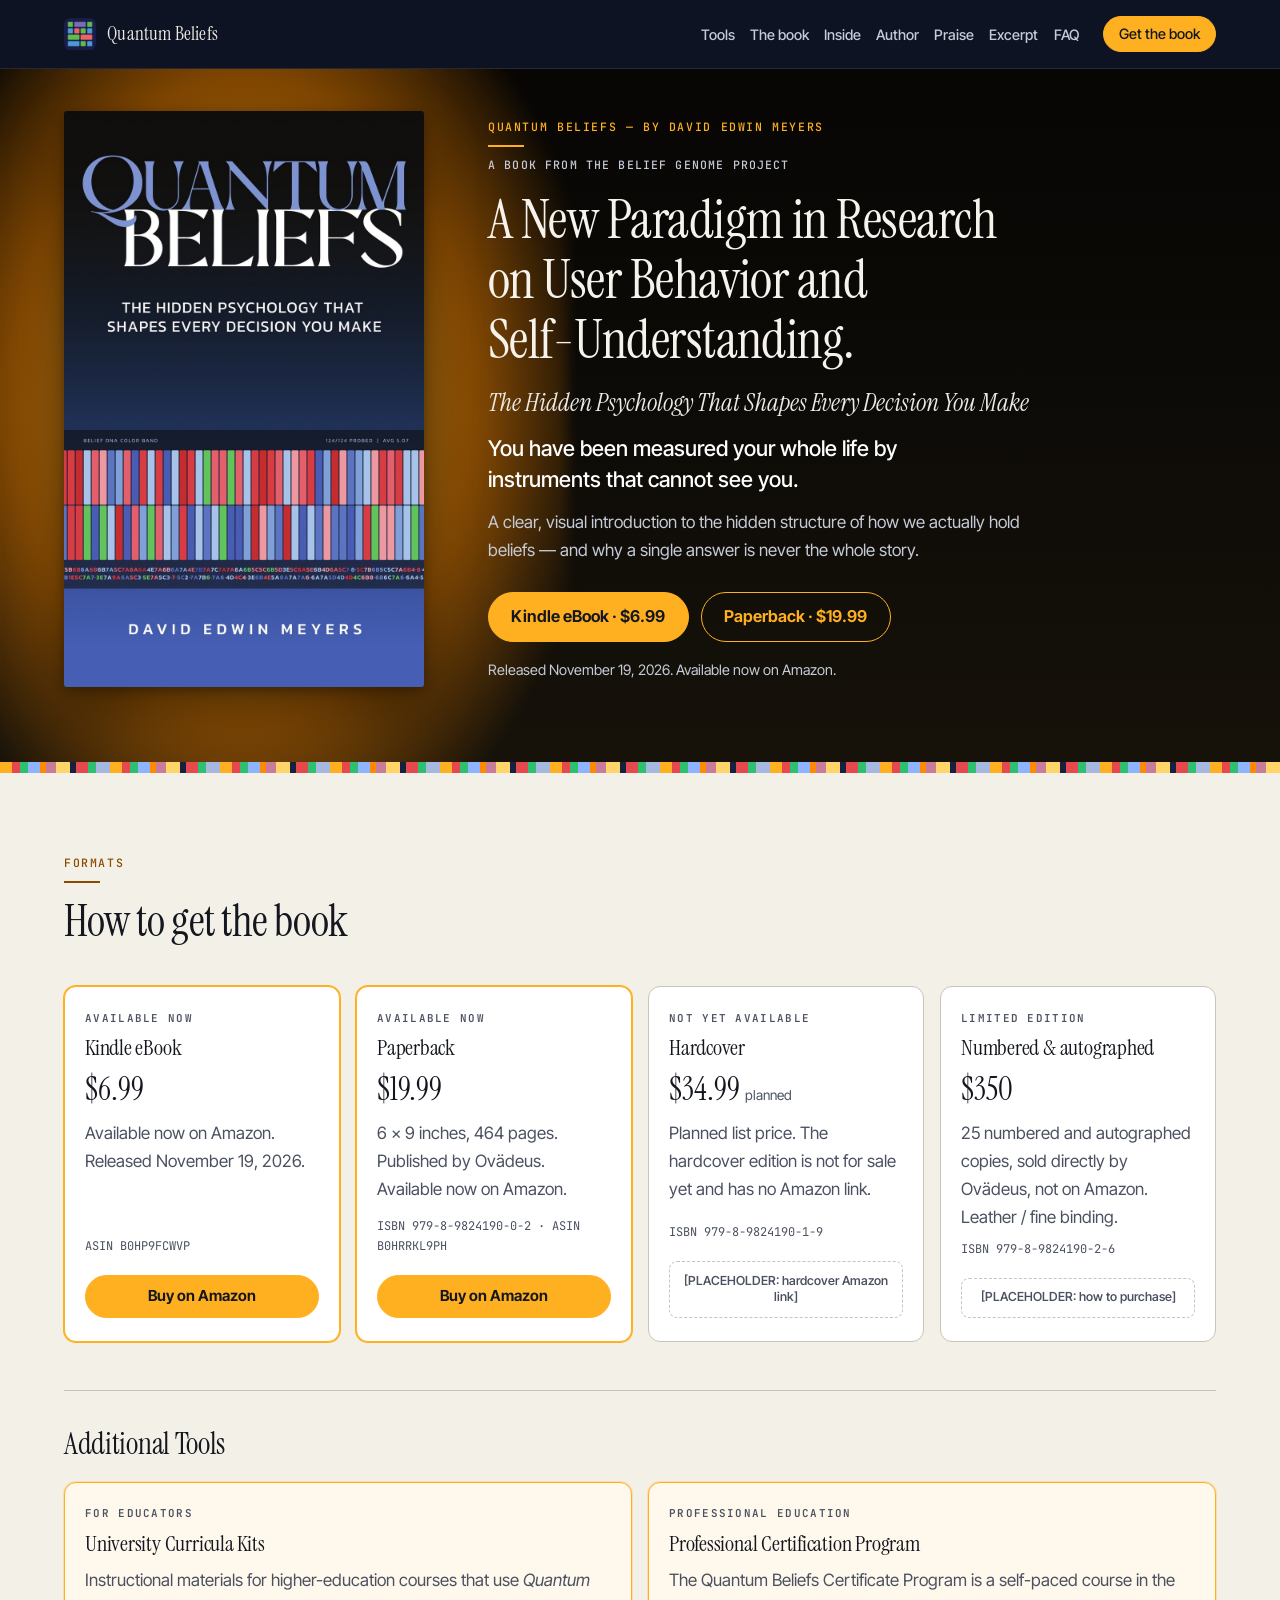
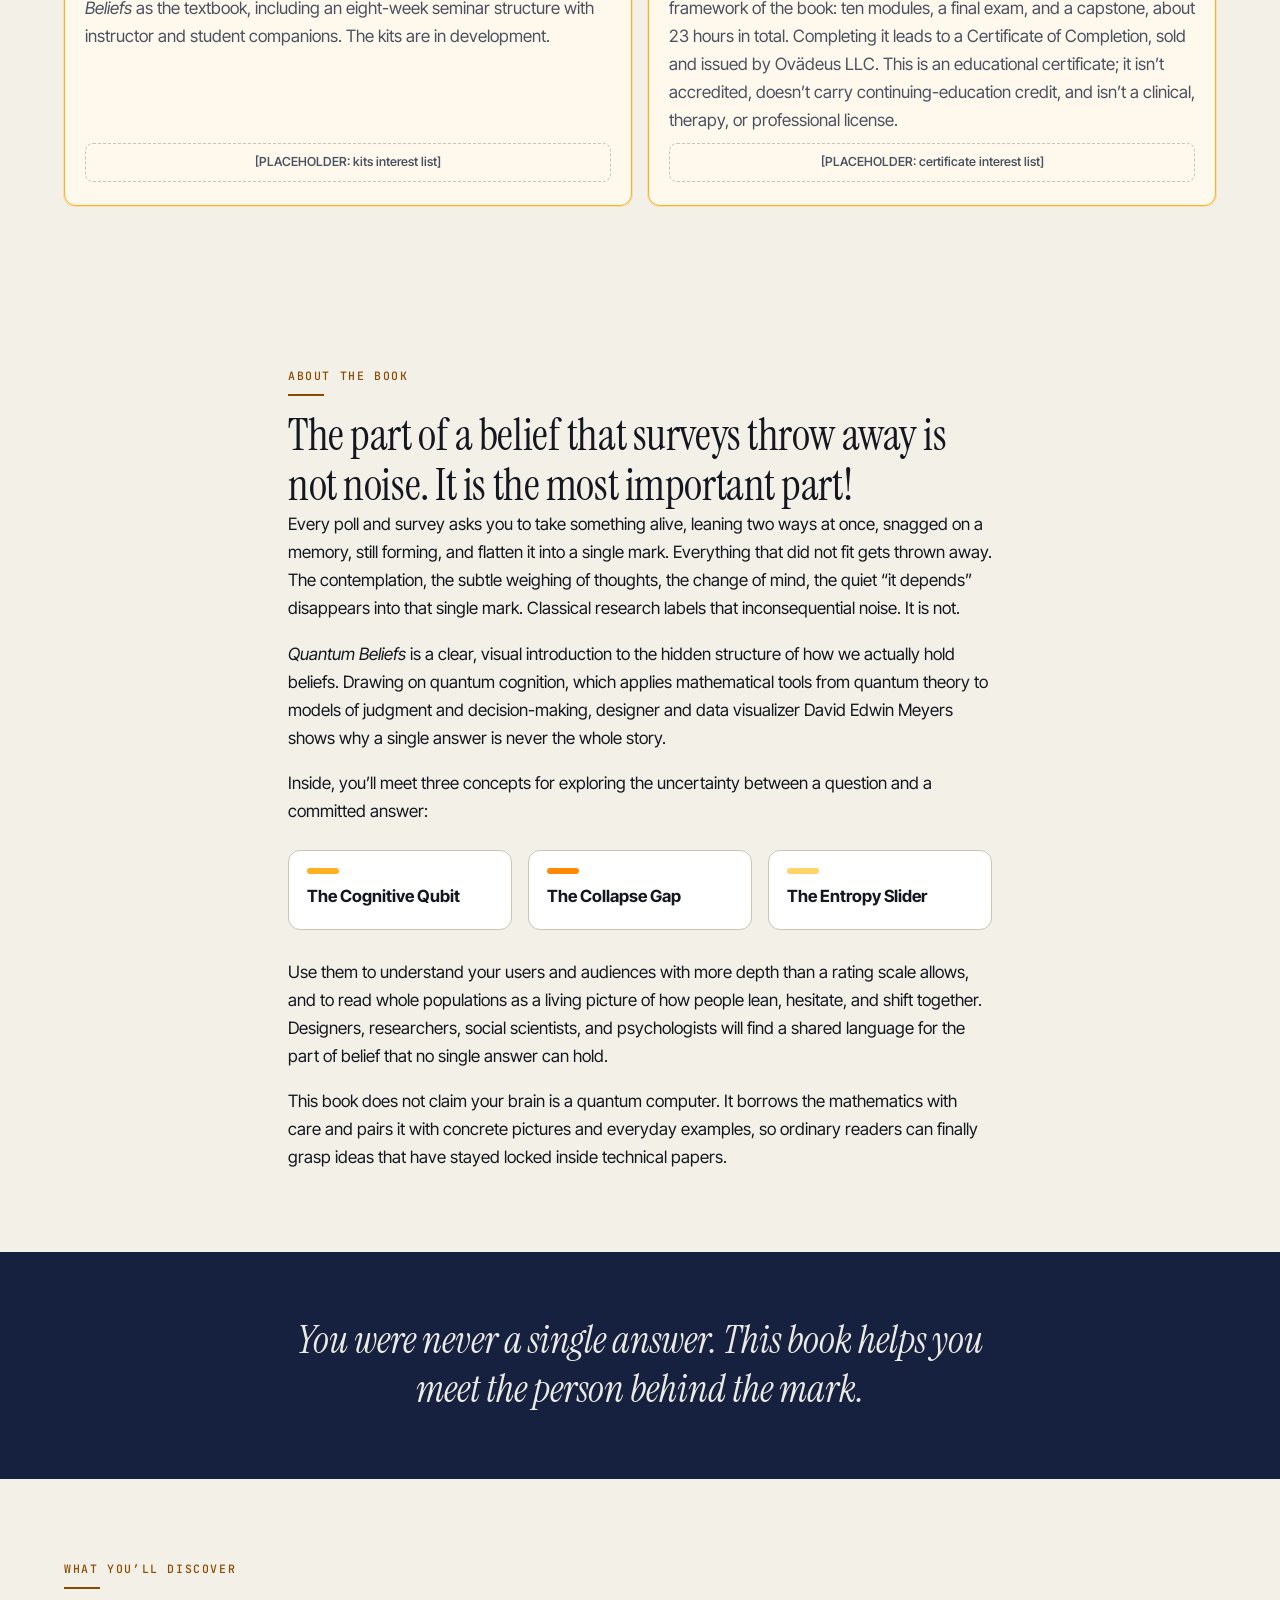
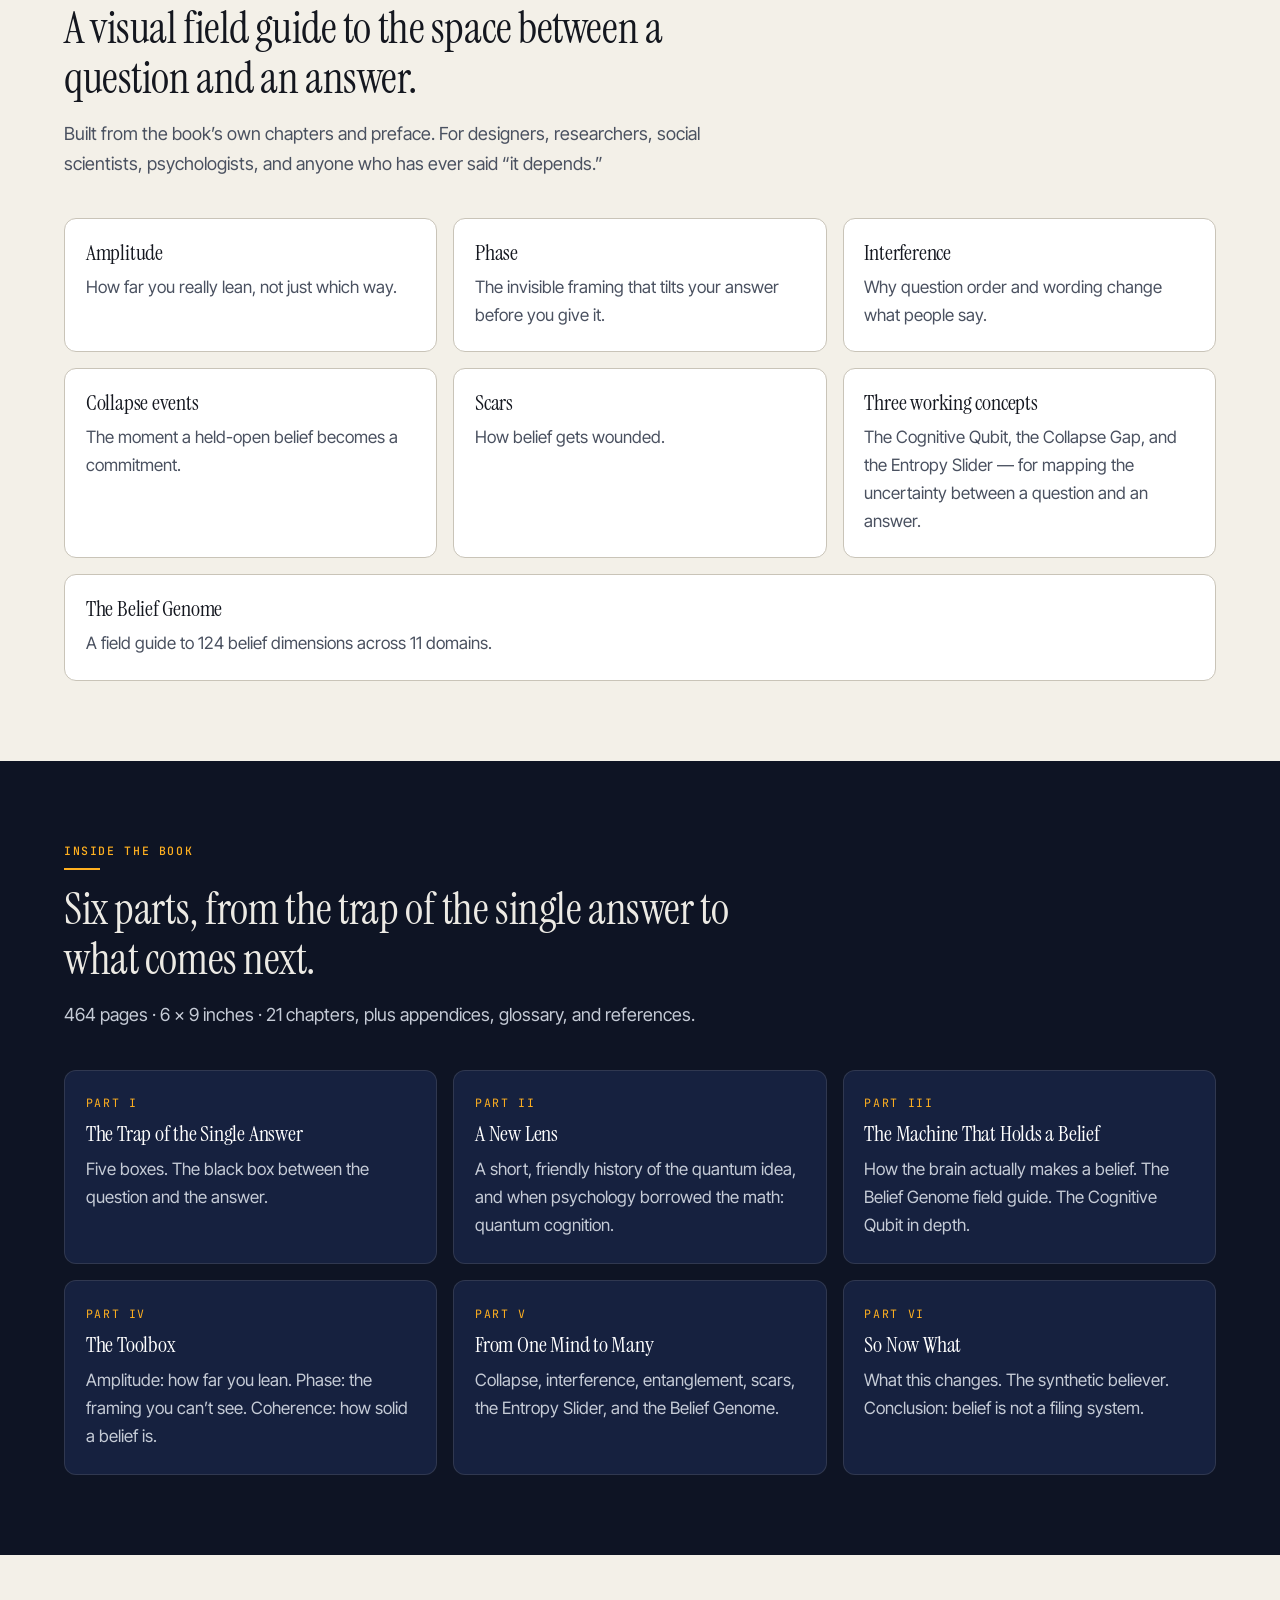
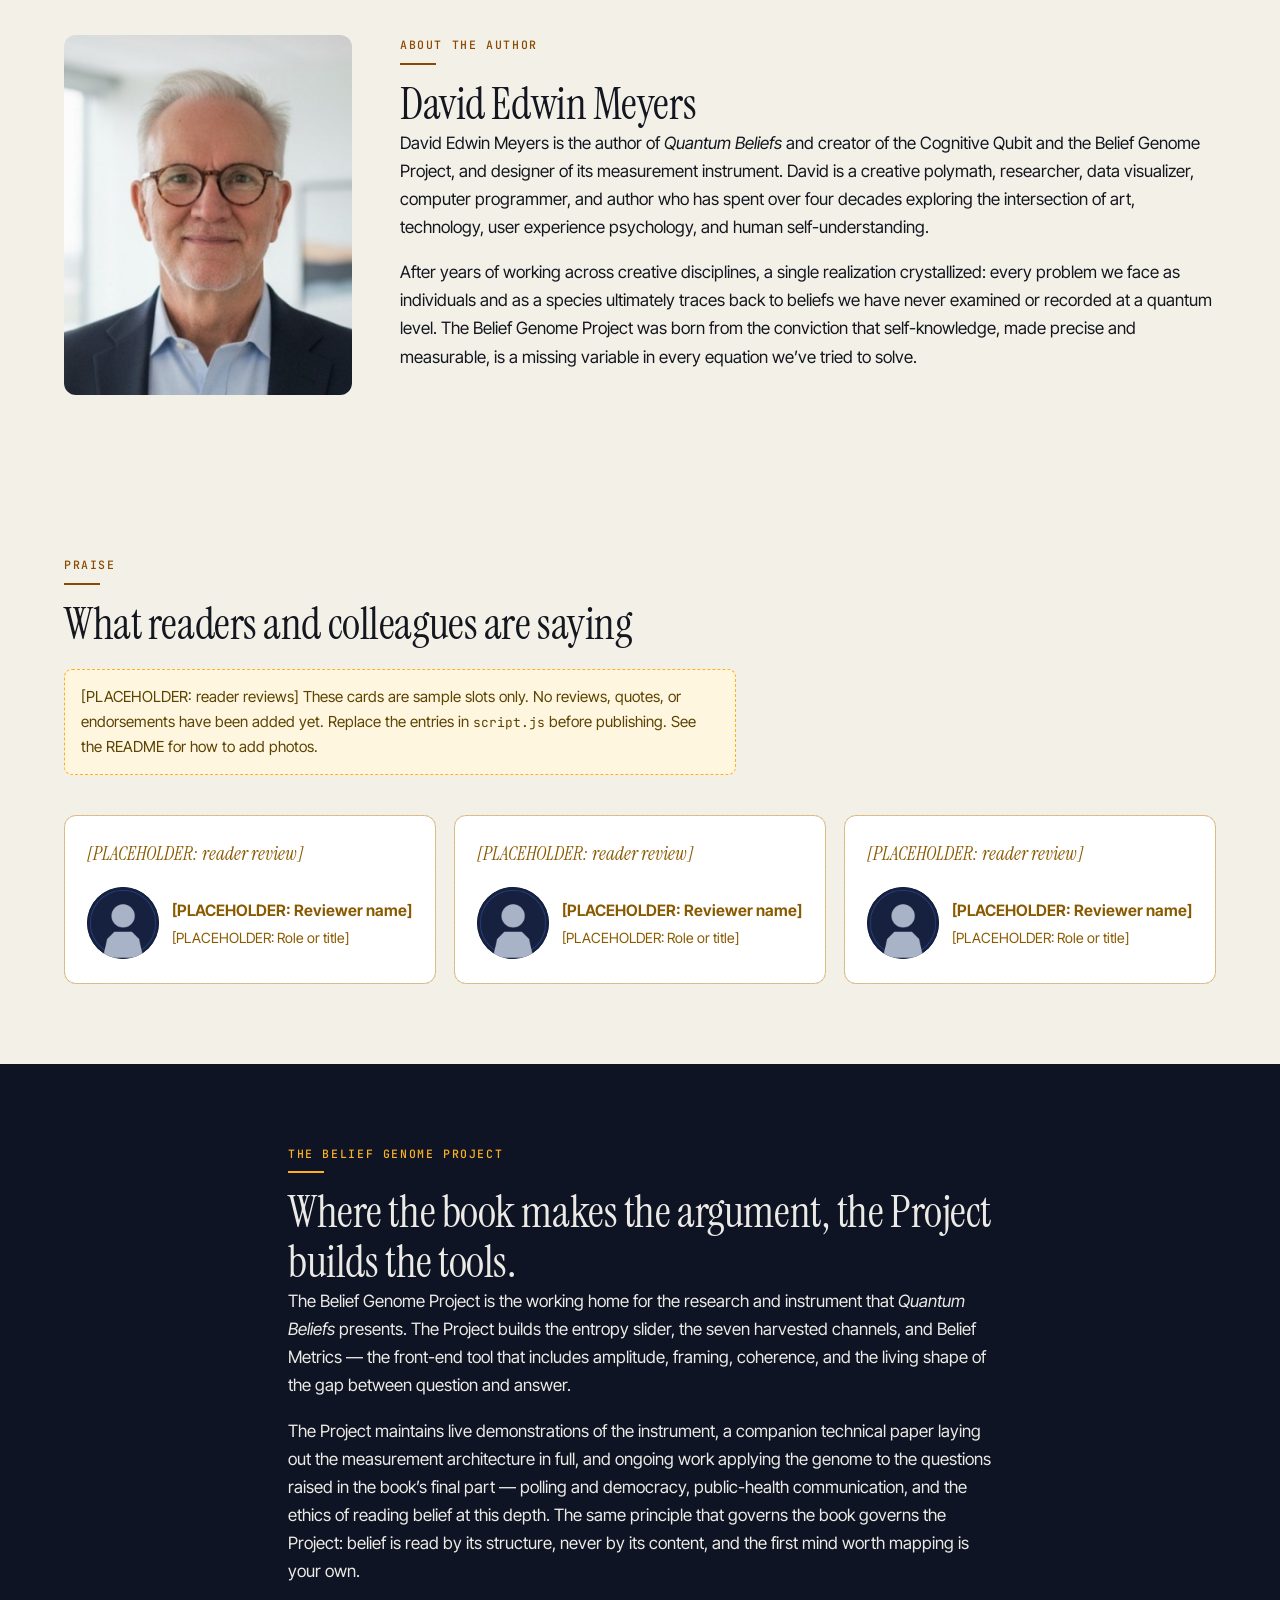
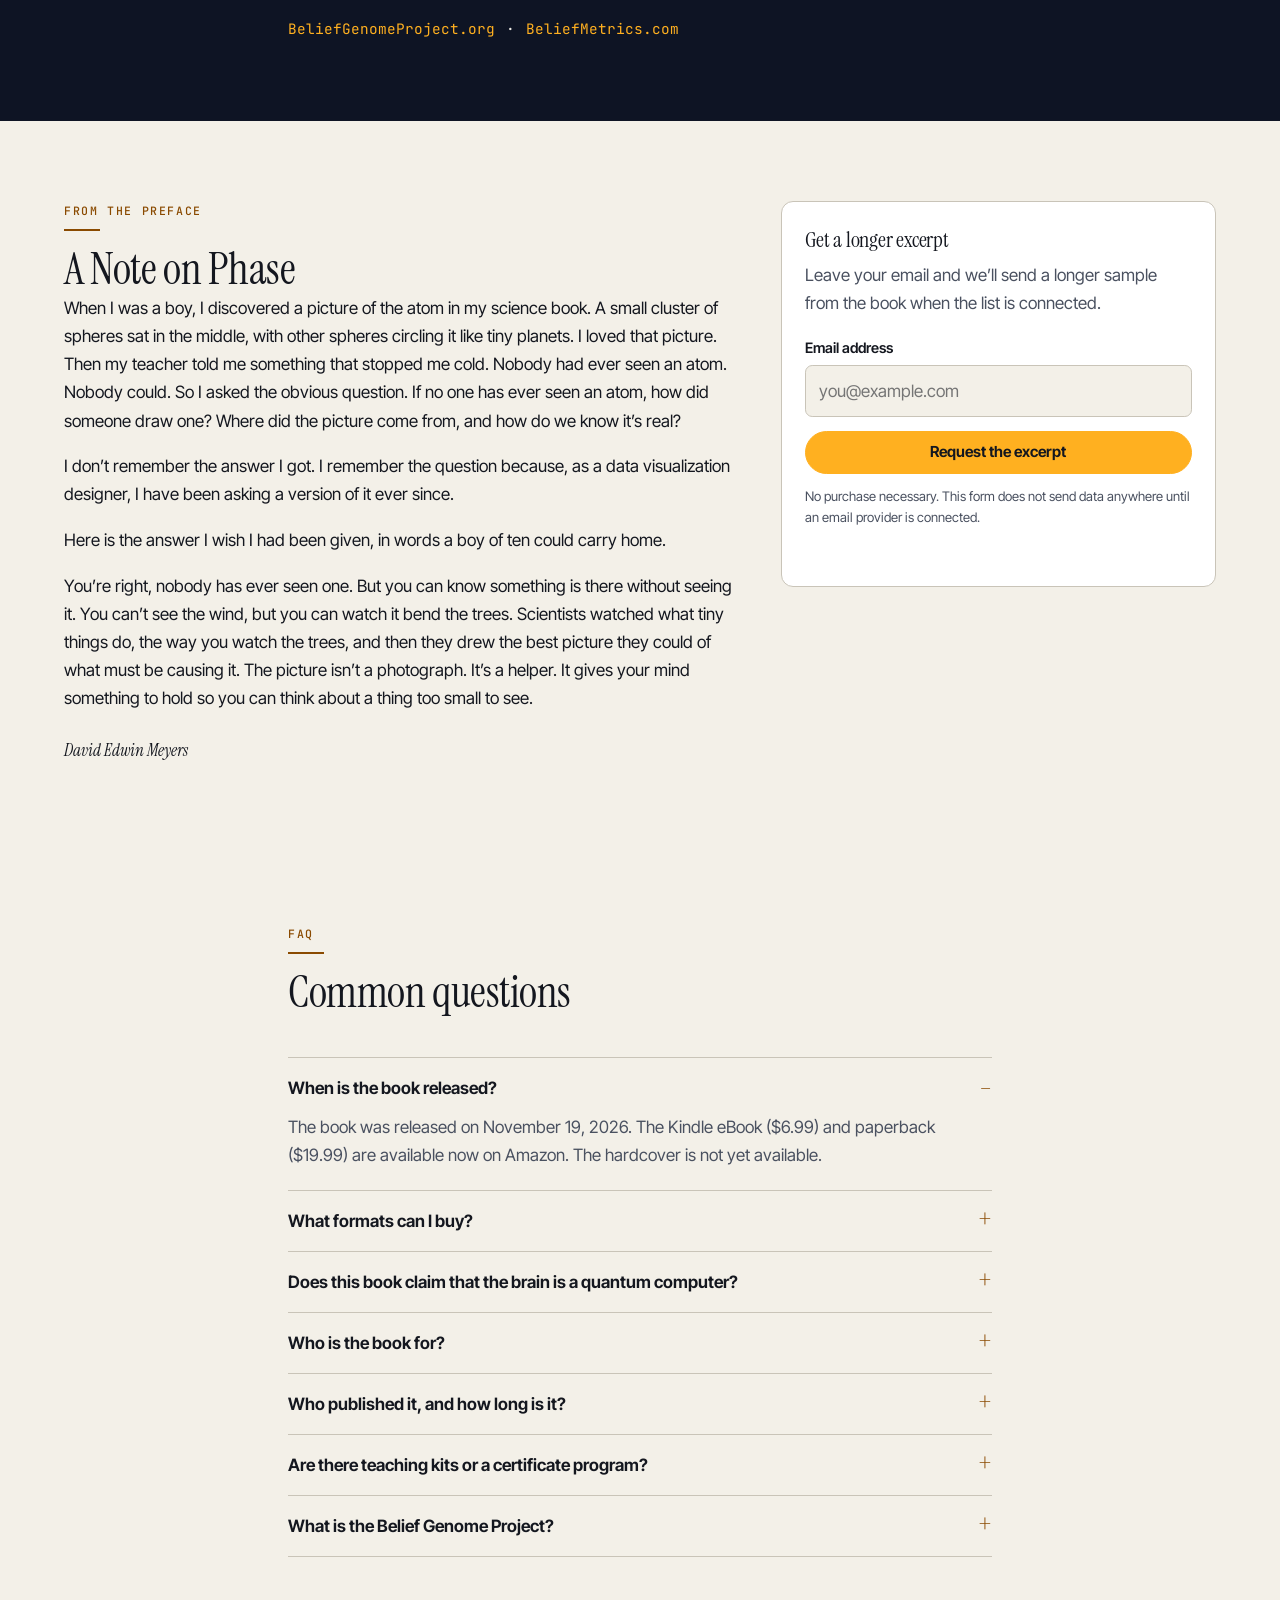
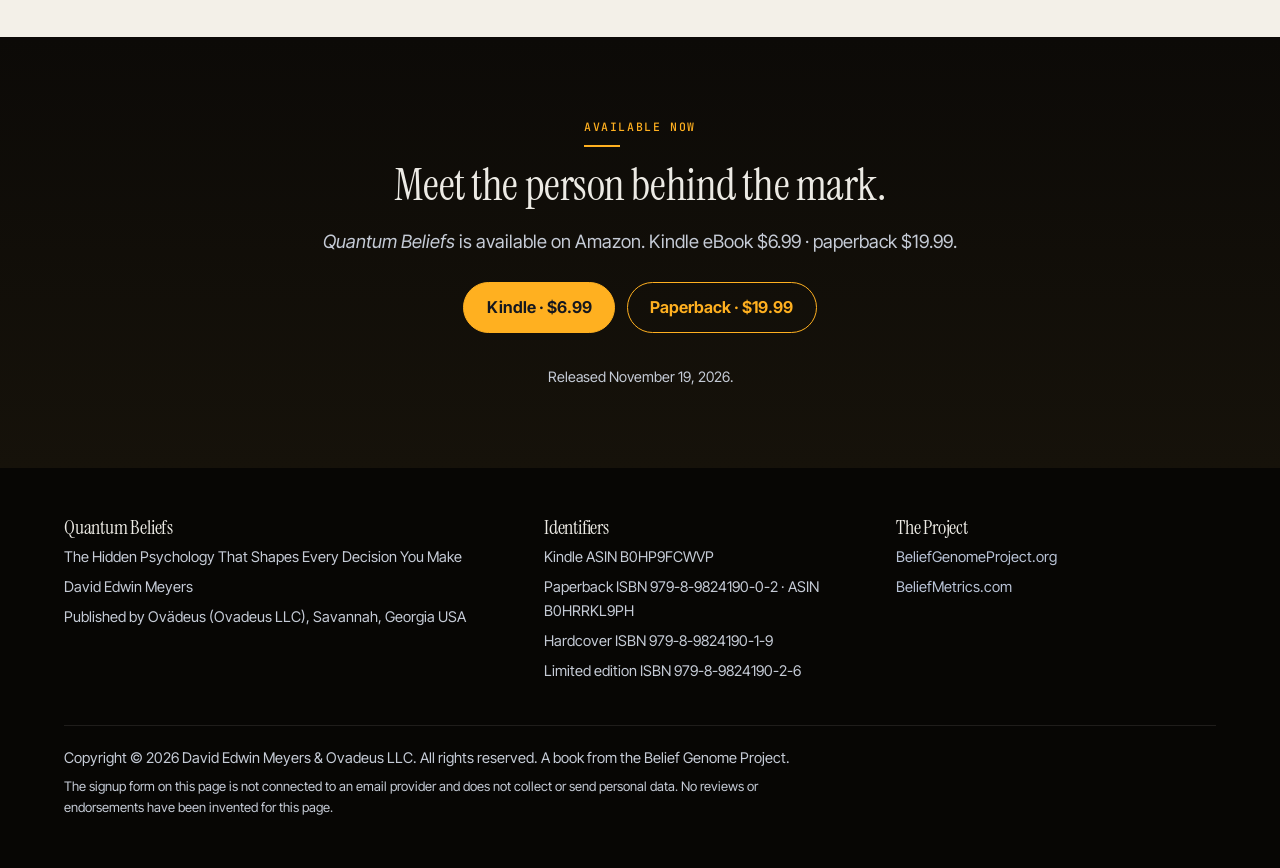
==== commit 706b8a6c: "Use author photo" ====
--- a/index.html
+++ b/index.html
@@ -349,9 +349,7 @@
     <section class="section section-paper" id="author" aria-labelledby="author-heading">
       <div class="wrap author-grid">
         <figure class="author-photo">
-          <!-- TODO: replace assets/author/placeholder-author.jpg with a real author photograph. -->
-          <img src="assets/author/placeholder-author.jpg" width="640" height="800" alt="[PLACEHOLDER: author photo of David Edwin Meyers]">
-          <figcaption class="placeholder-caption">[PLACEHOLDER: author photo]</figcaption>
+          <img src="assets/author/david-edwin-meyers.jpg" width="800" height="800" alt="Portrait of David Edwin Meyers, author of Quantum Beliefs" loading="lazy">
         </figure>
         <div>
           <p class="kicker kicker-ink">About the author</p>
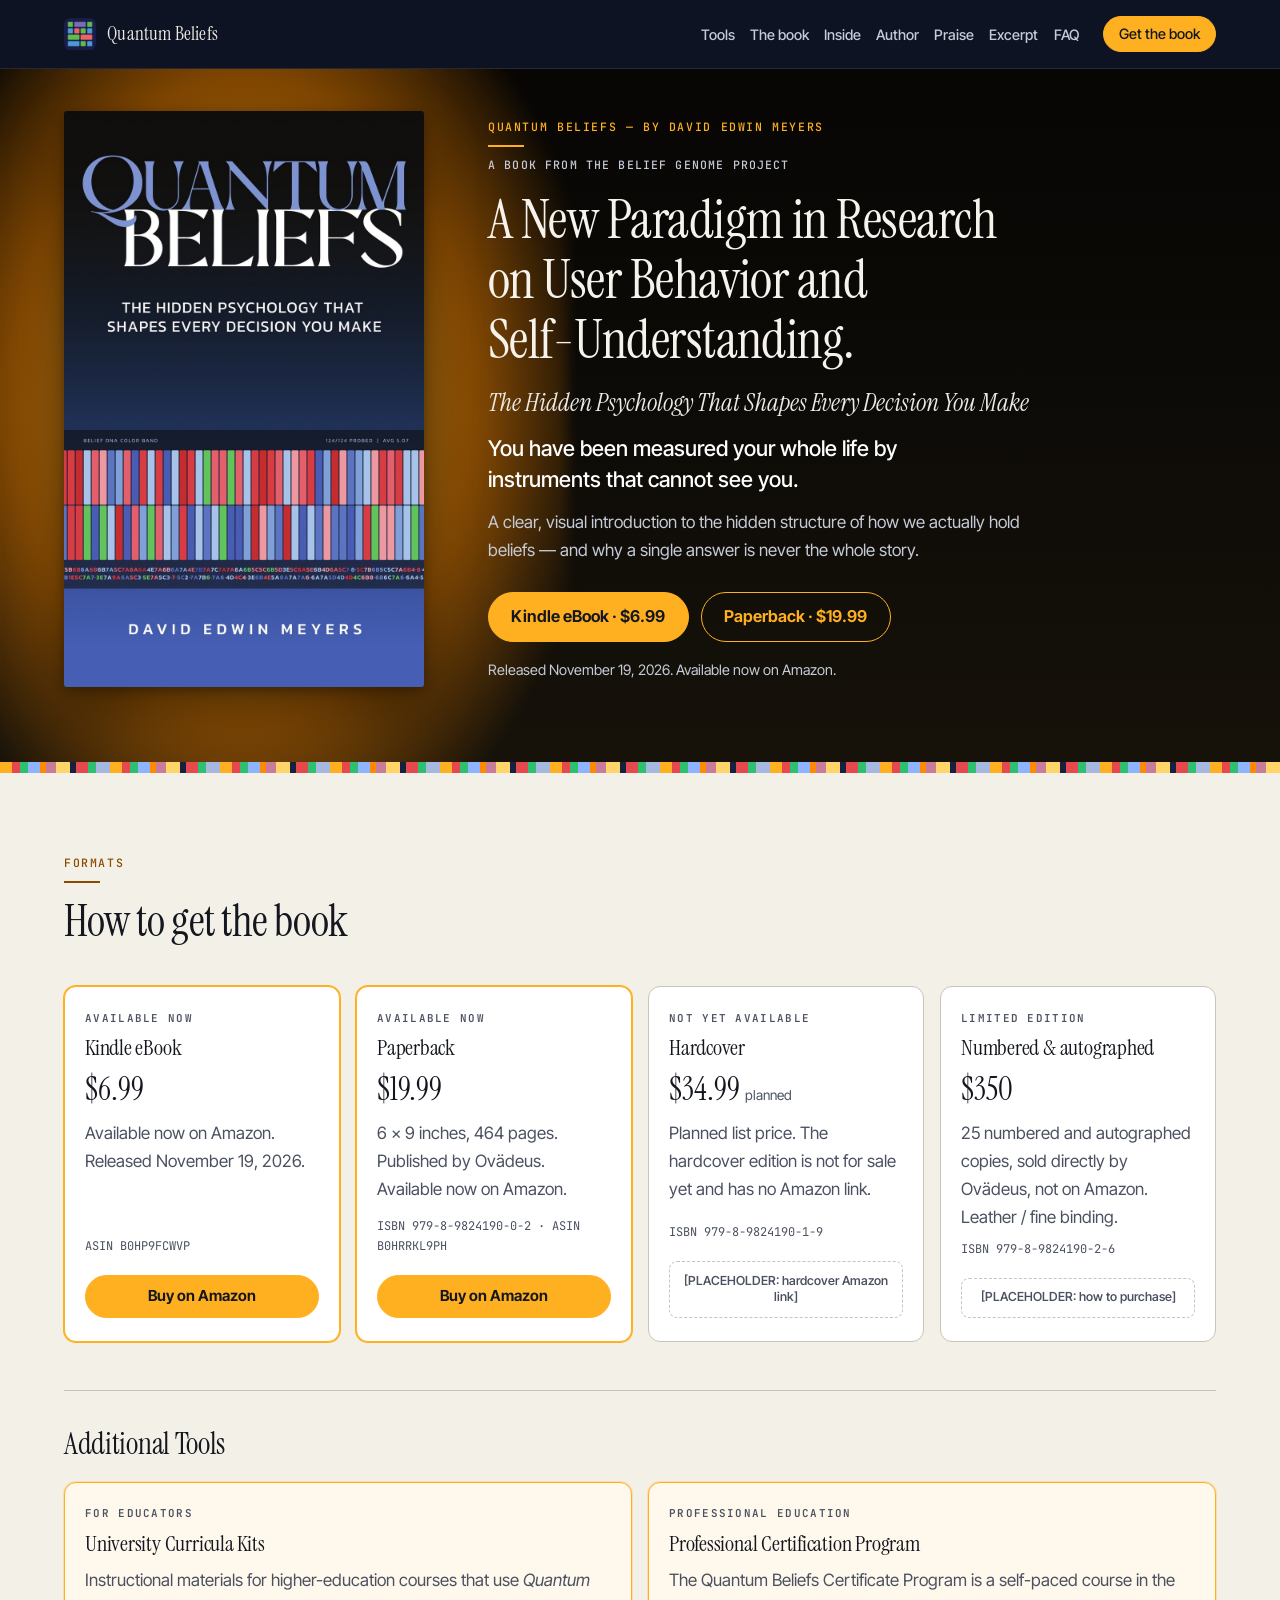
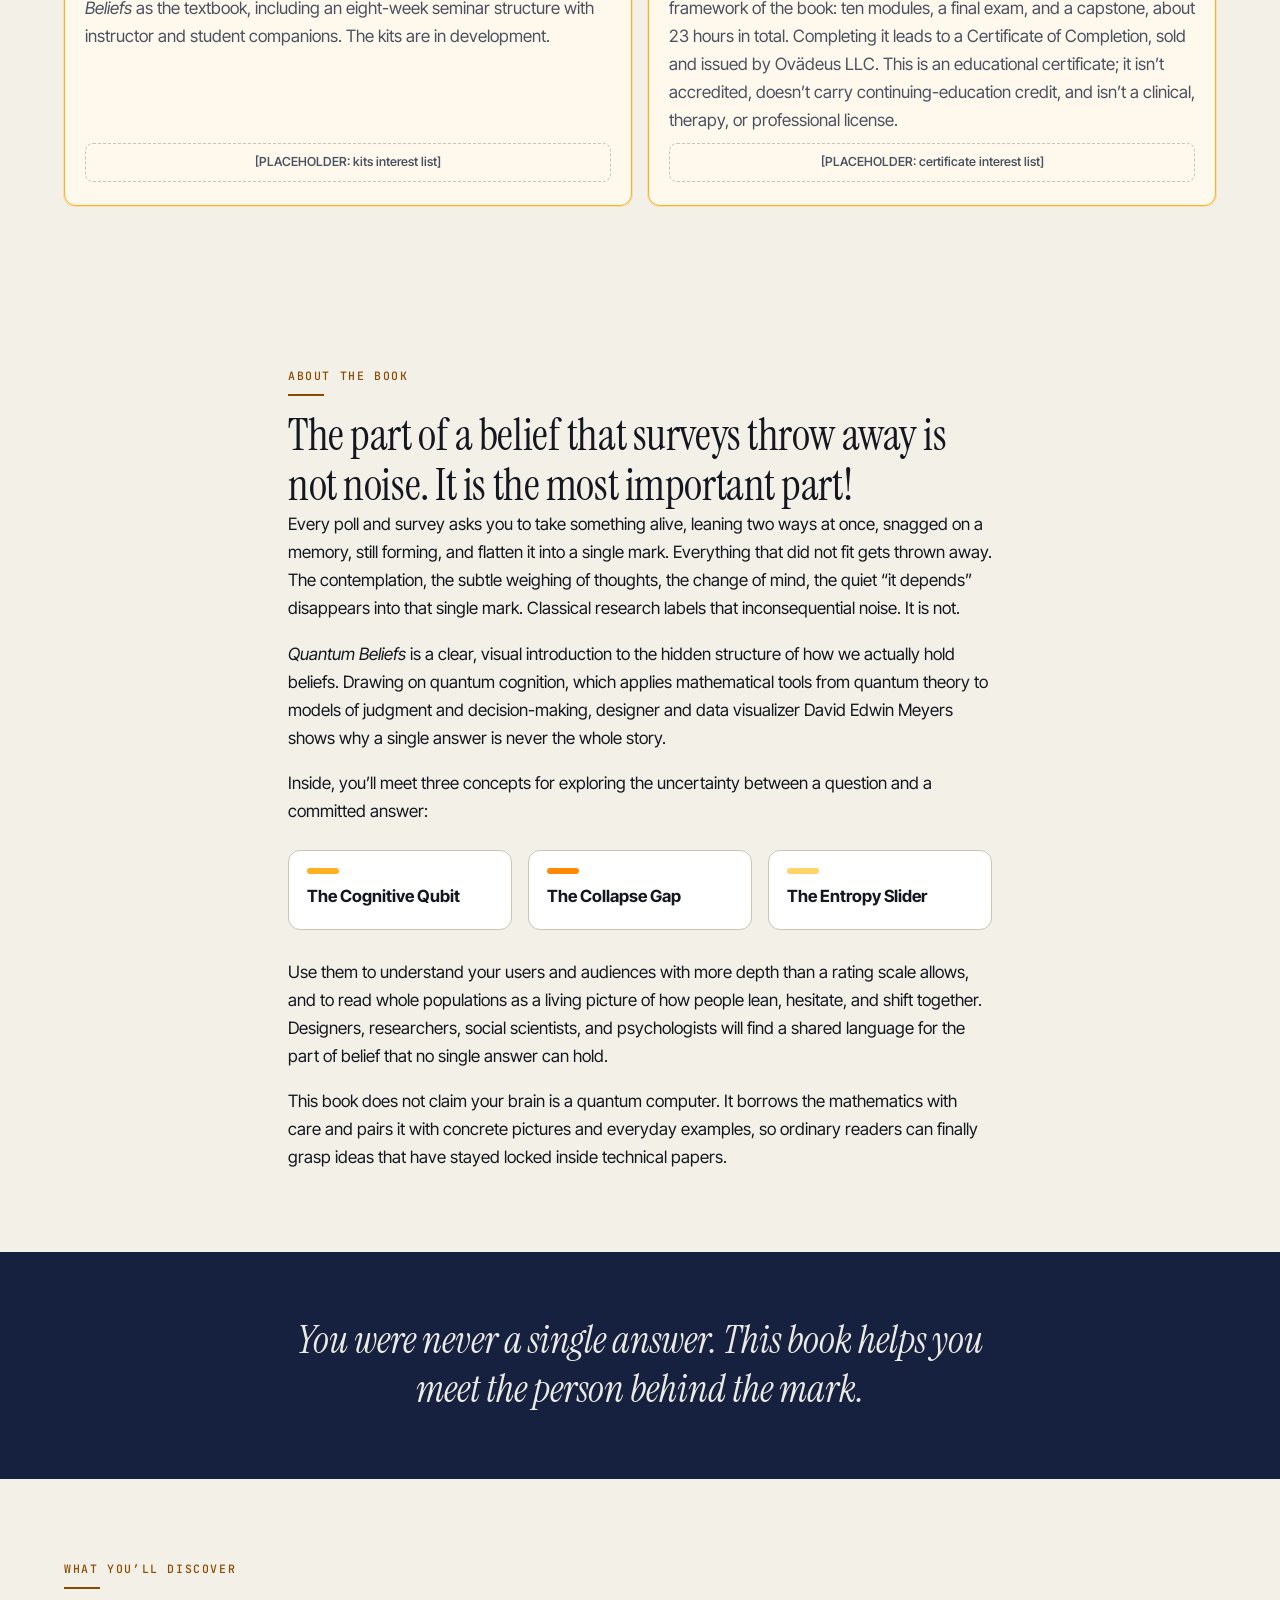
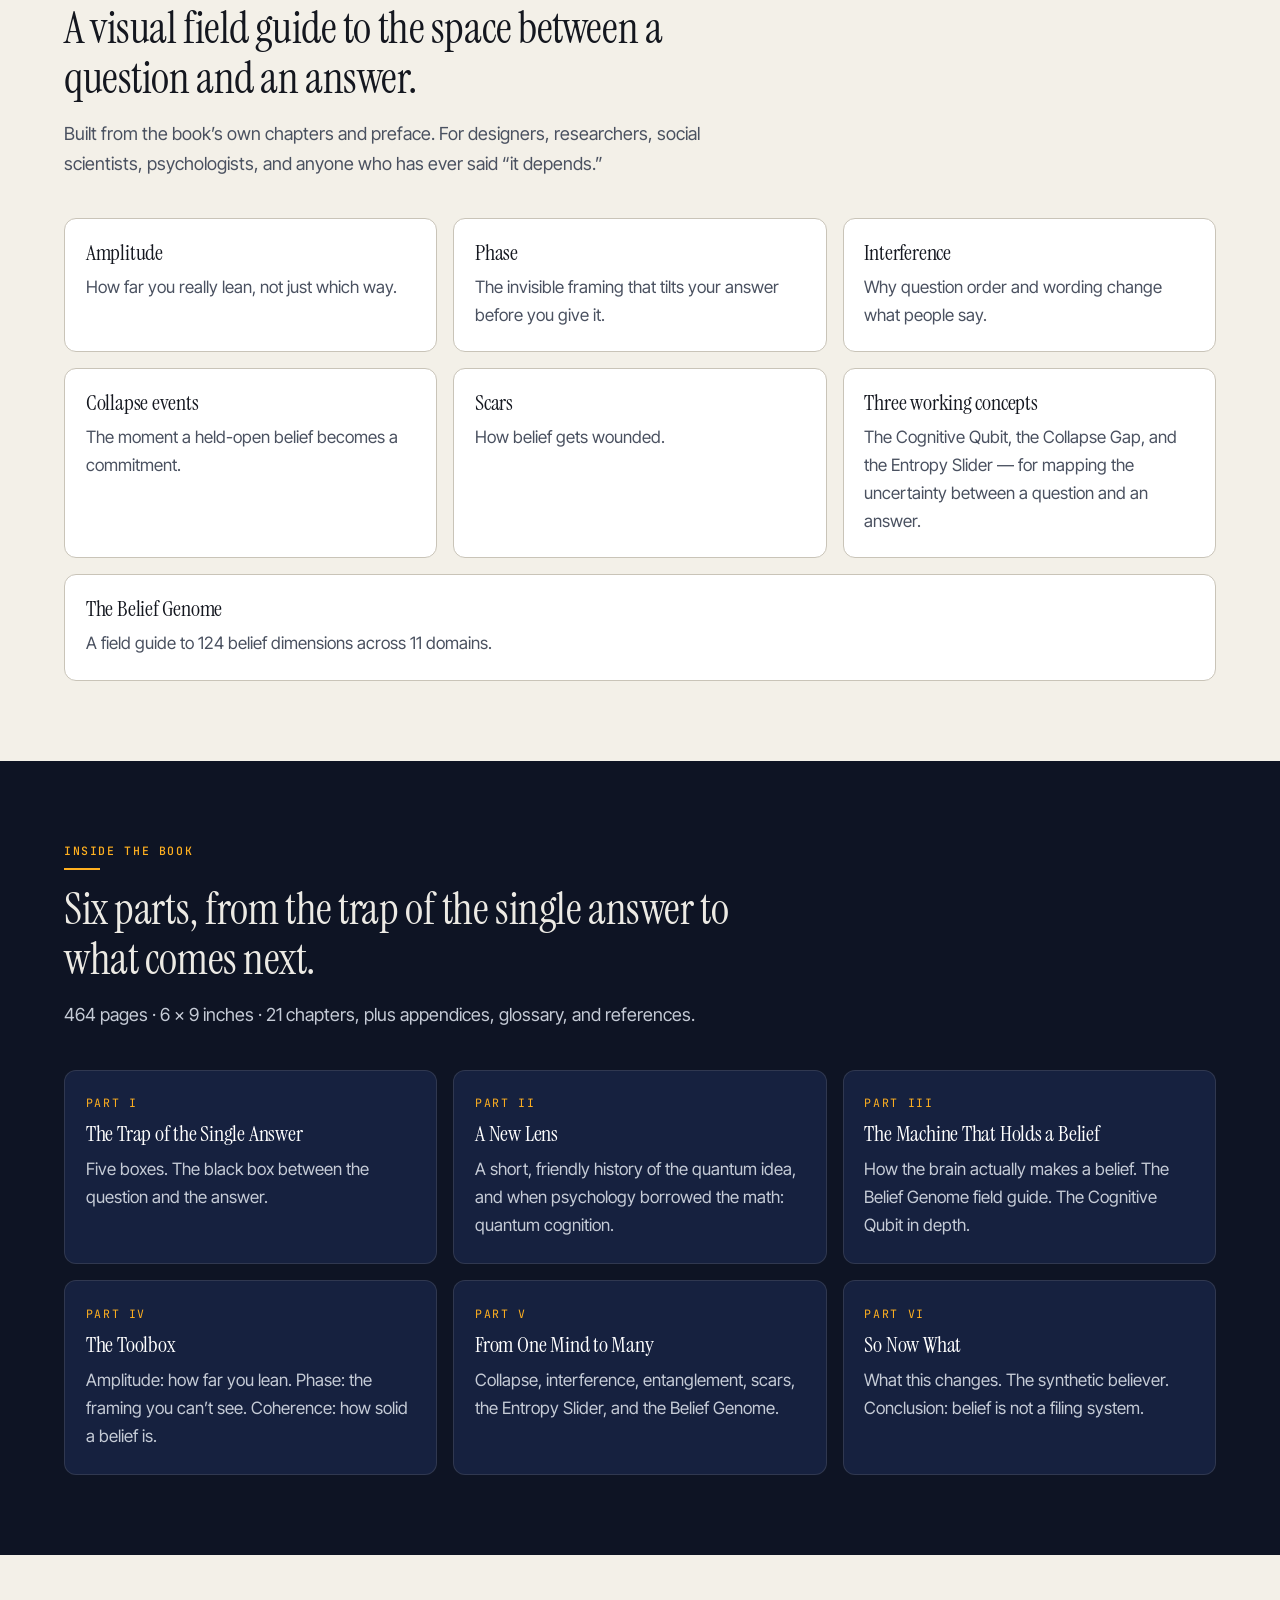
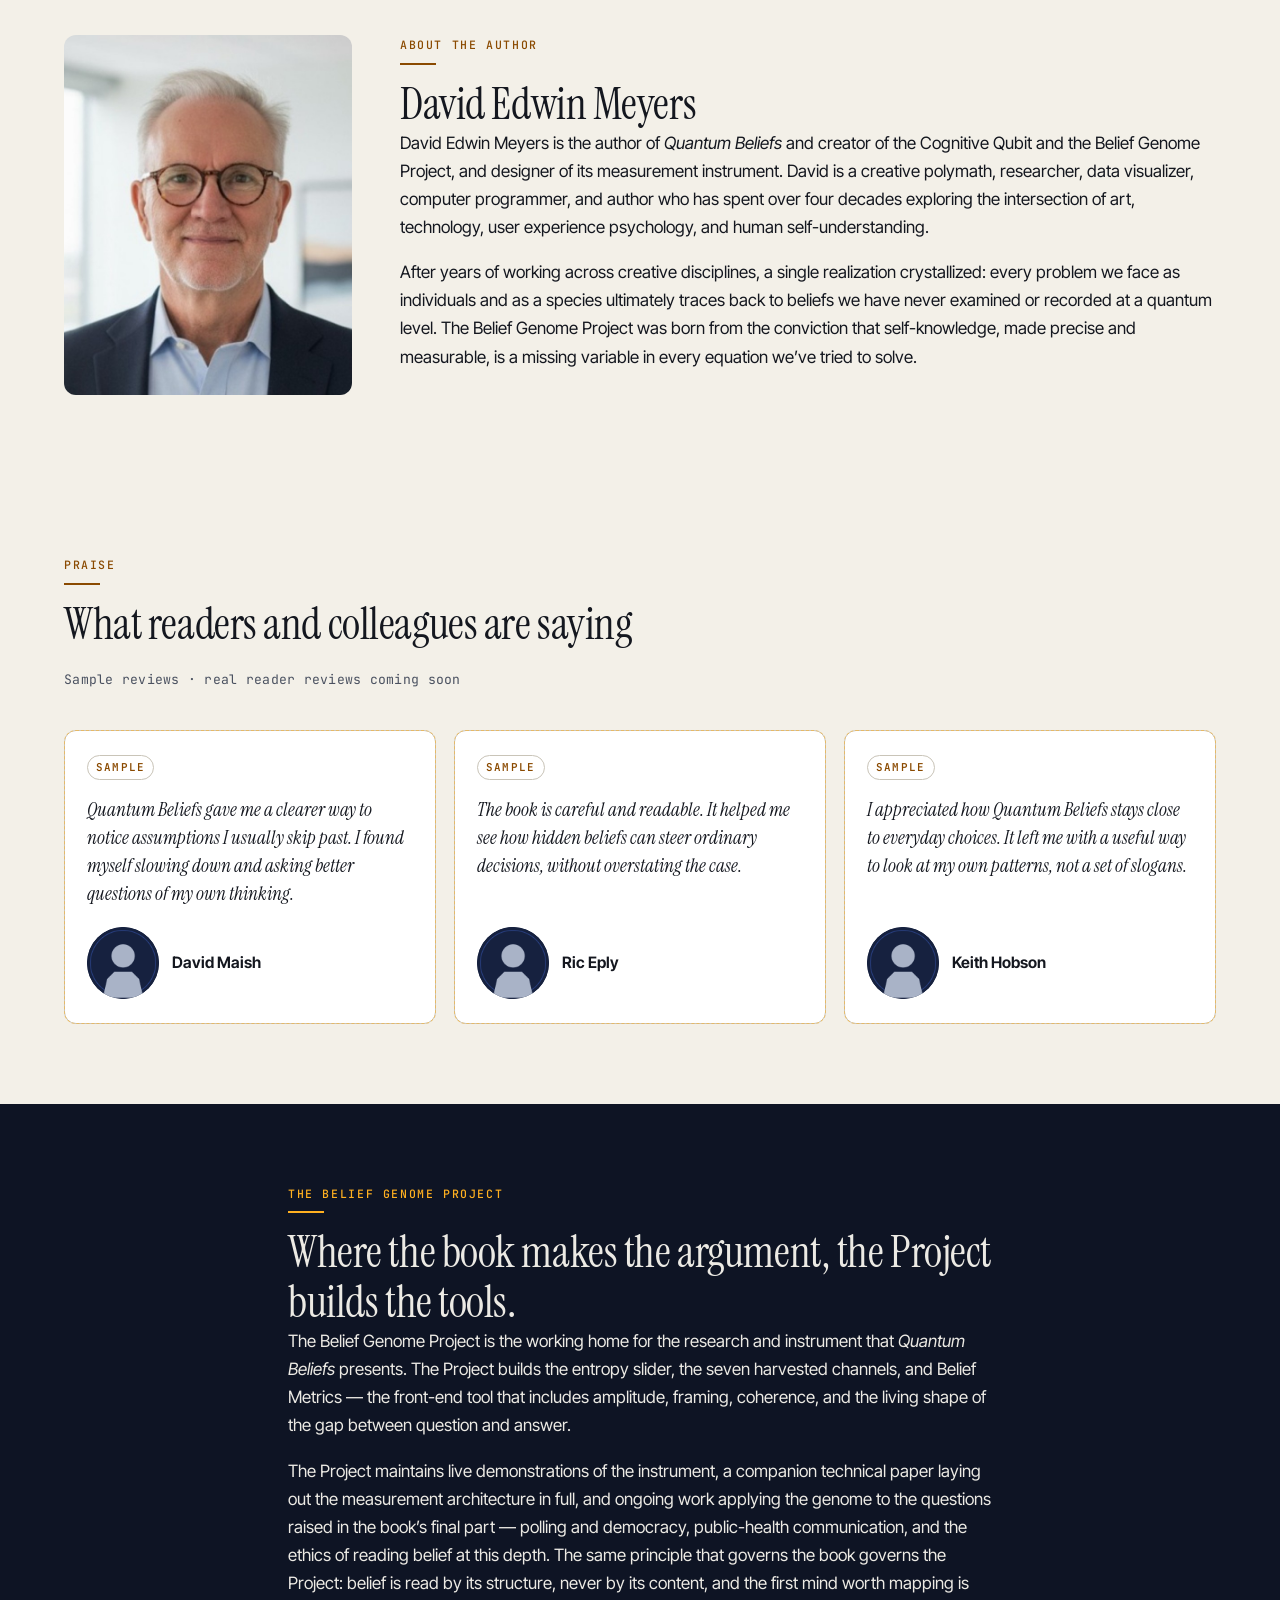
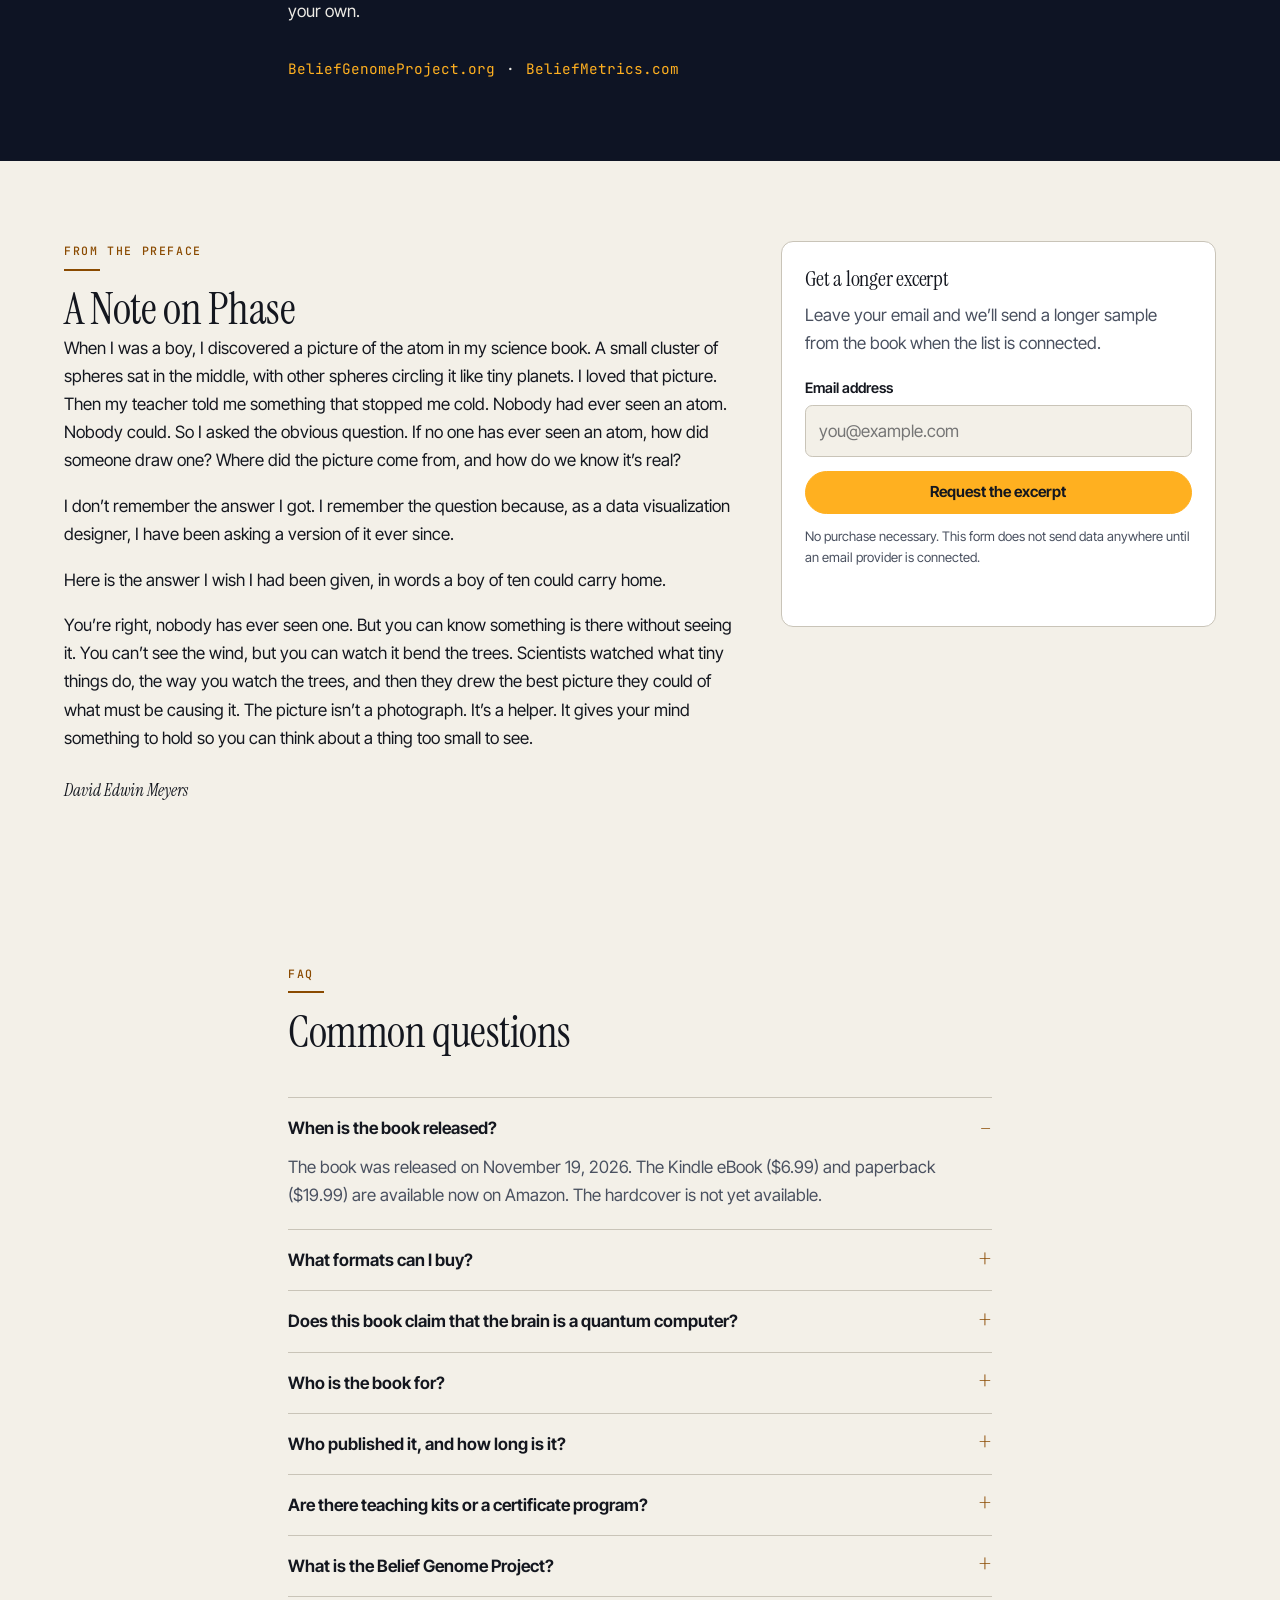
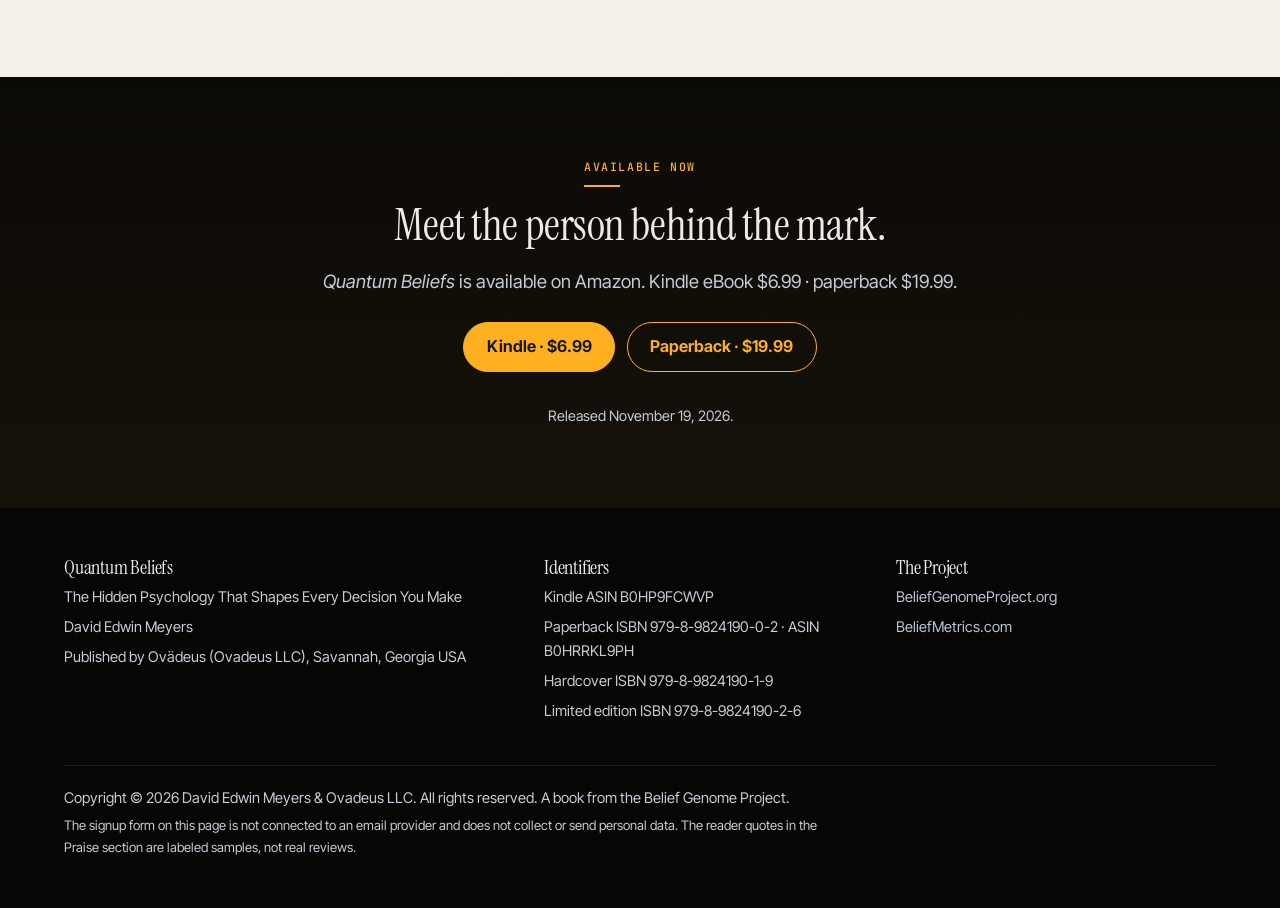
==== commit 3ae6539c: "Add labeled sample reader quotes Replace the praise placeholder with three sample quotes from David " ====
--- a/index.html
+++ b/index.html
@@ -25,7 +25,7 @@
   <meta name="twitter:image" content="https://quantumbeliefs.com/assets/og-image.jpg">
   <link rel="icon" href="assets/favicon.png" type="image/png">
   <link rel="apple-touch-icon" href="assets/logo-bgp.png">
-  <link rel="stylesheet" href="styles.css">
+  <link rel="stylesheet" href="styles.css?v=20261121-sample">
   <script type="application/ld+json">
   {
     "@context": "https://schema.org",
@@ -367,9 +367,7 @@
         <header class="section-head">
           <p class="kicker kicker-ink">Praise</p>
           <h2 id="praise-heading">What readers and colleagues are saying</h2>
-          <p class="placeholder-banner" role="note">
-            [PLACEHOLDER: reader reviews] These cards are sample slots only. No reviews, quotes, or endorsements have been added yet. Replace the entries in <code>script.js</code> before publishing. See the README for how to add photos.
-          </p>
+          <p class="sample-reviews-note" role="note">Sample reviews · real reader reviews coming soon</p>
         </header>
         <div class="testimonial-grid" id="testimonial-grid">
           <!-- Cards are rendered from the TESTIMONIALS array in script.js. -->
@@ -503,7 +501,7 @@
     </div>
     <div class="wrap footer-base">
       <p>Copyright © 2026 David Edwin Meyers &amp; Ovadeus LLC. All rights reserved. A book from the Belief Genome Project.</p>
-      <p class="footer-note">The signup form on this page is not connected to an email provider and does not collect or send personal data. No reviews or endorsements have been invented for this page.</p>
+      <p class="footer-note">The signup form on this page is not connected to an email provider and does not collect or send personal data. The reader quotes in the Praise section are labeled samples, not real reviews.</p>
     </div>
   </footer>
 
@@ -511,6 +509,6 @@
     <a class="btn btn-primary" href="#formats">Get the book</a>
   </div>
 
-  <script src="script.js" defer></script>
+  <script src="script.js?v=20261121-sample" defer></script>
 </body>
 </html>
--- a/styles.css
+++ b/styles.css
@@ -550,6 +550,25 @@
 }
 
 /* ----- Testimonials ----- */
+.sample-reviews-note {
+  font-family: "JetBrains Mono", ui-monospace, monospace;
+  font-size: 0.82rem;
+  letter-spacing: 0.02em;
+  color: var(--muted-on-paper);
+  margin: 1.25rem 0 0;
+}
+.sample-tag {
+  align-self: flex-start;
+  font-family: "JetBrains Mono", ui-monospace, monospace;
+  font-size: 0.68rem;
+  letter-spacing: 0.12em;
+  text-transform: uppercase;
+  font-weight: 600;
+  color: var(--accent-link);
+  border: 1px solid var(--rule);
+  border-radius: 999px;
+  padding: 0.15rem 0.5rem;
+}
 .placeholder-banner {
   background: #fff6e0;
   border: 1px dashed var(--accent);
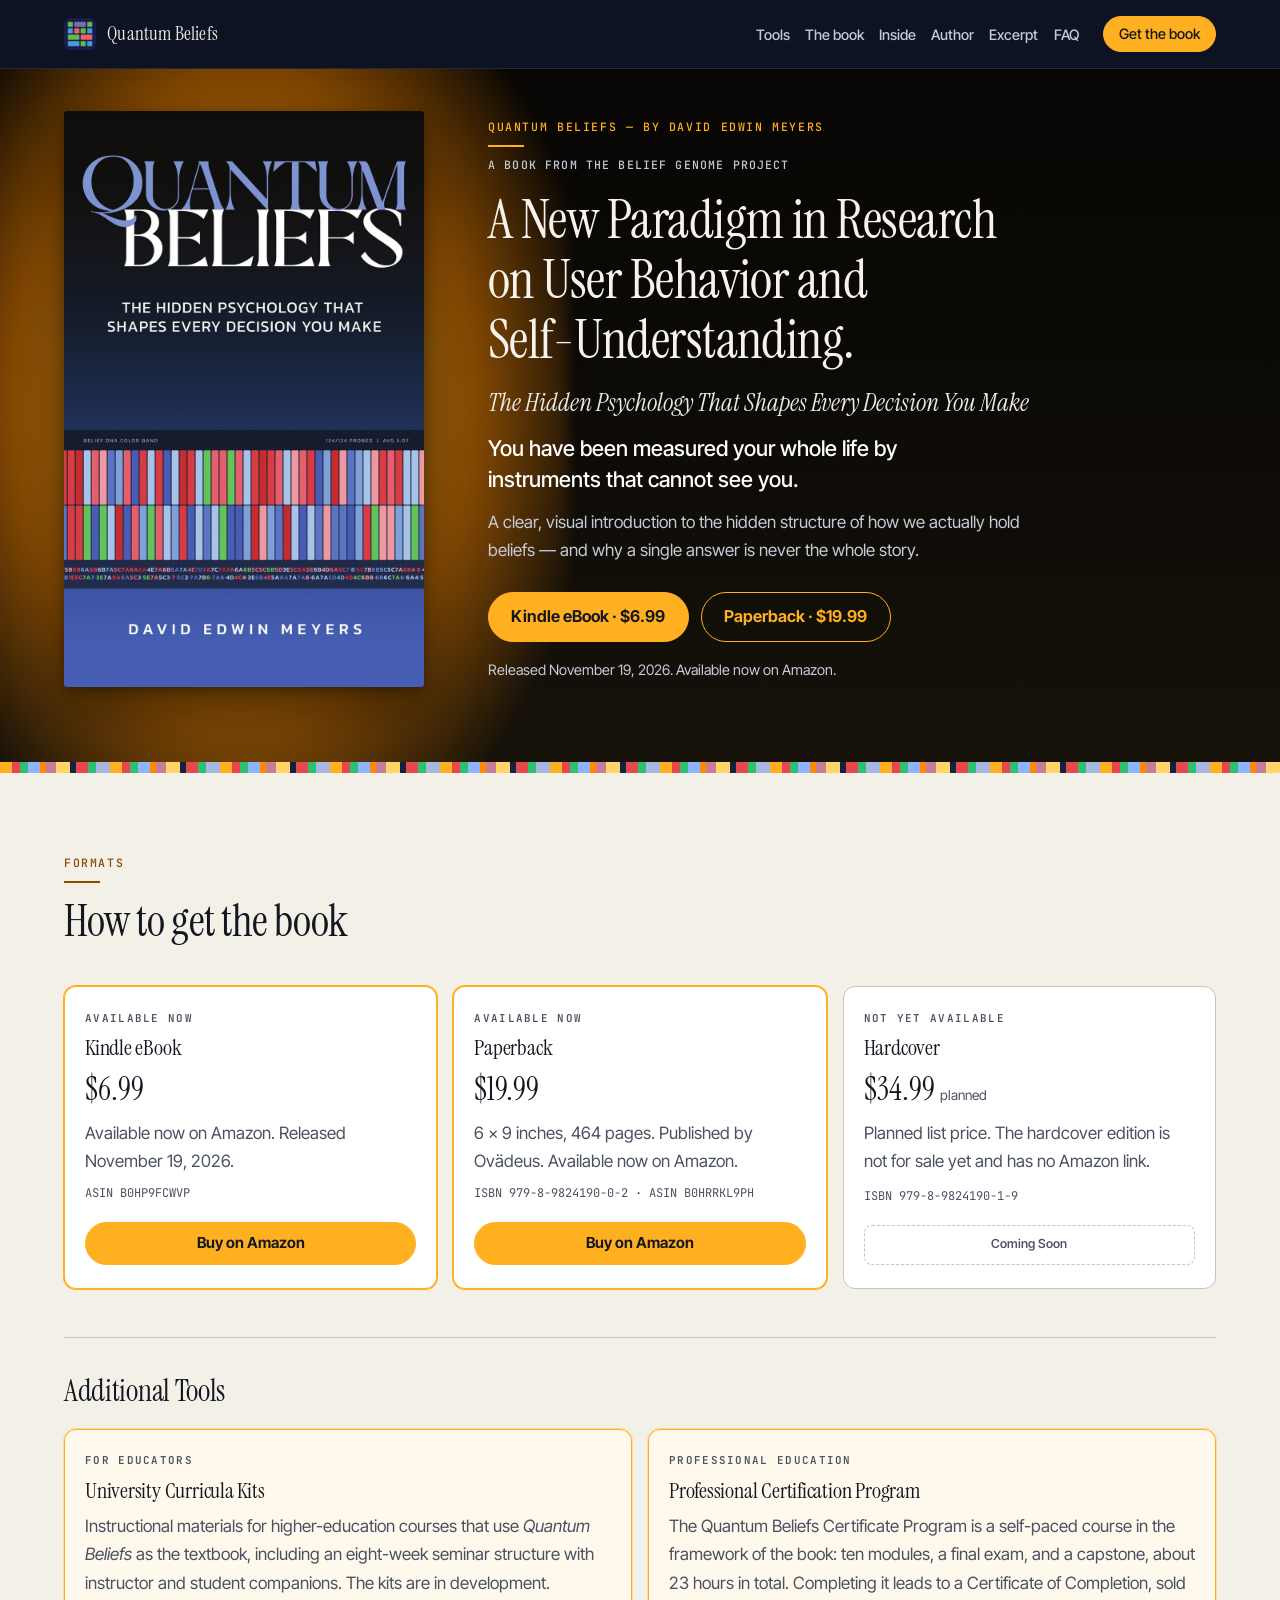
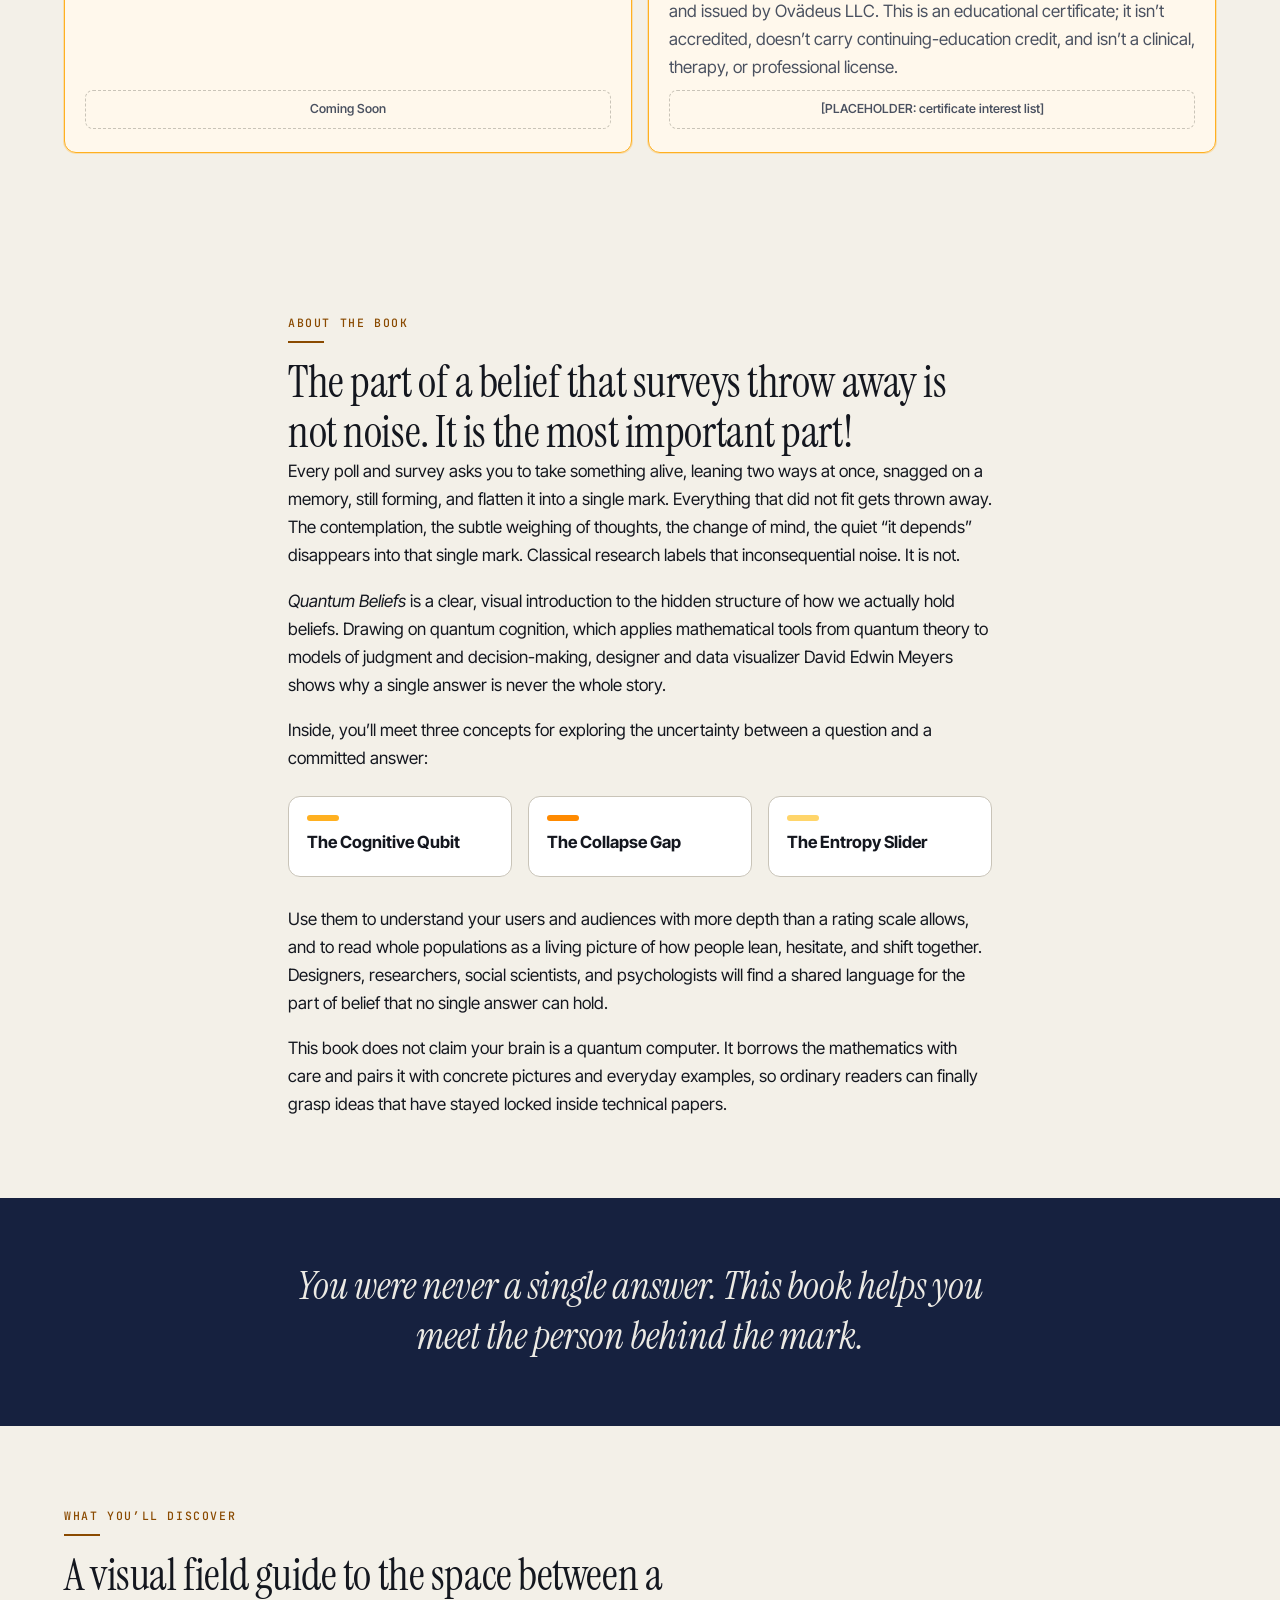
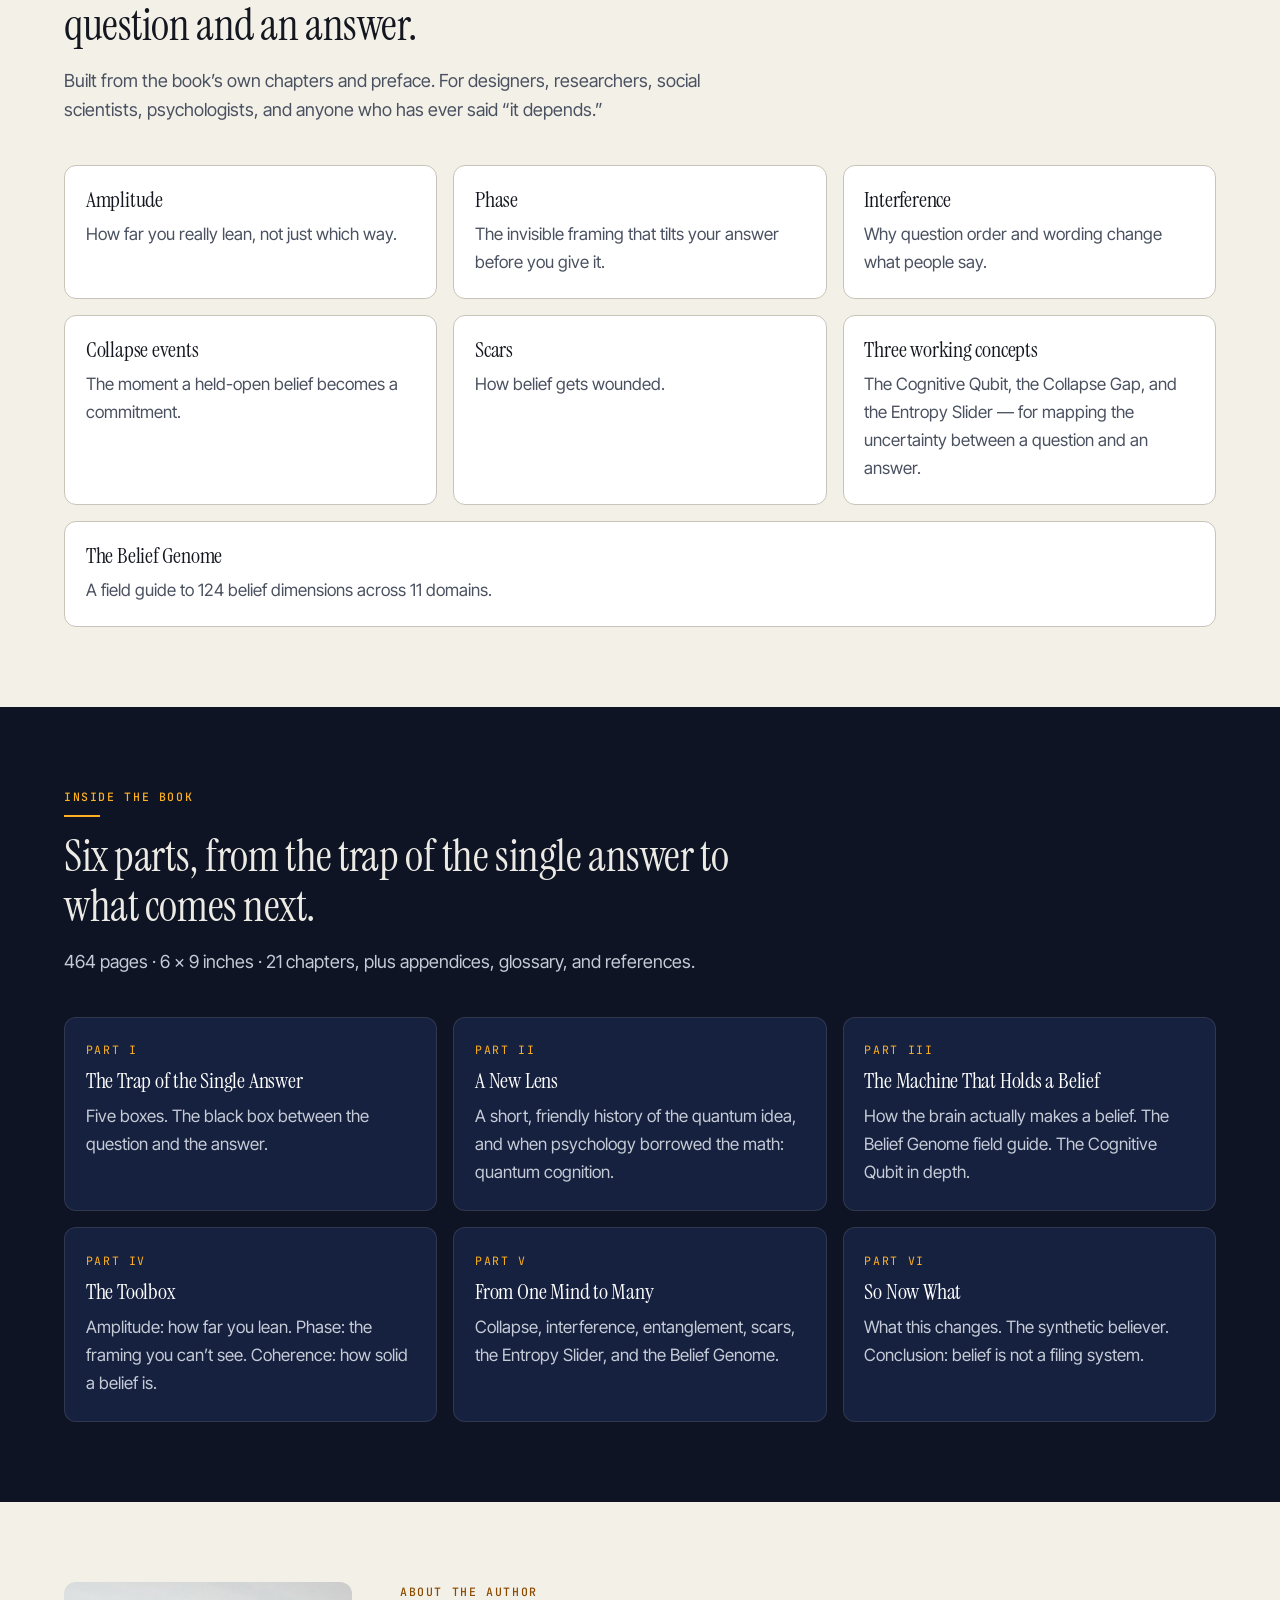
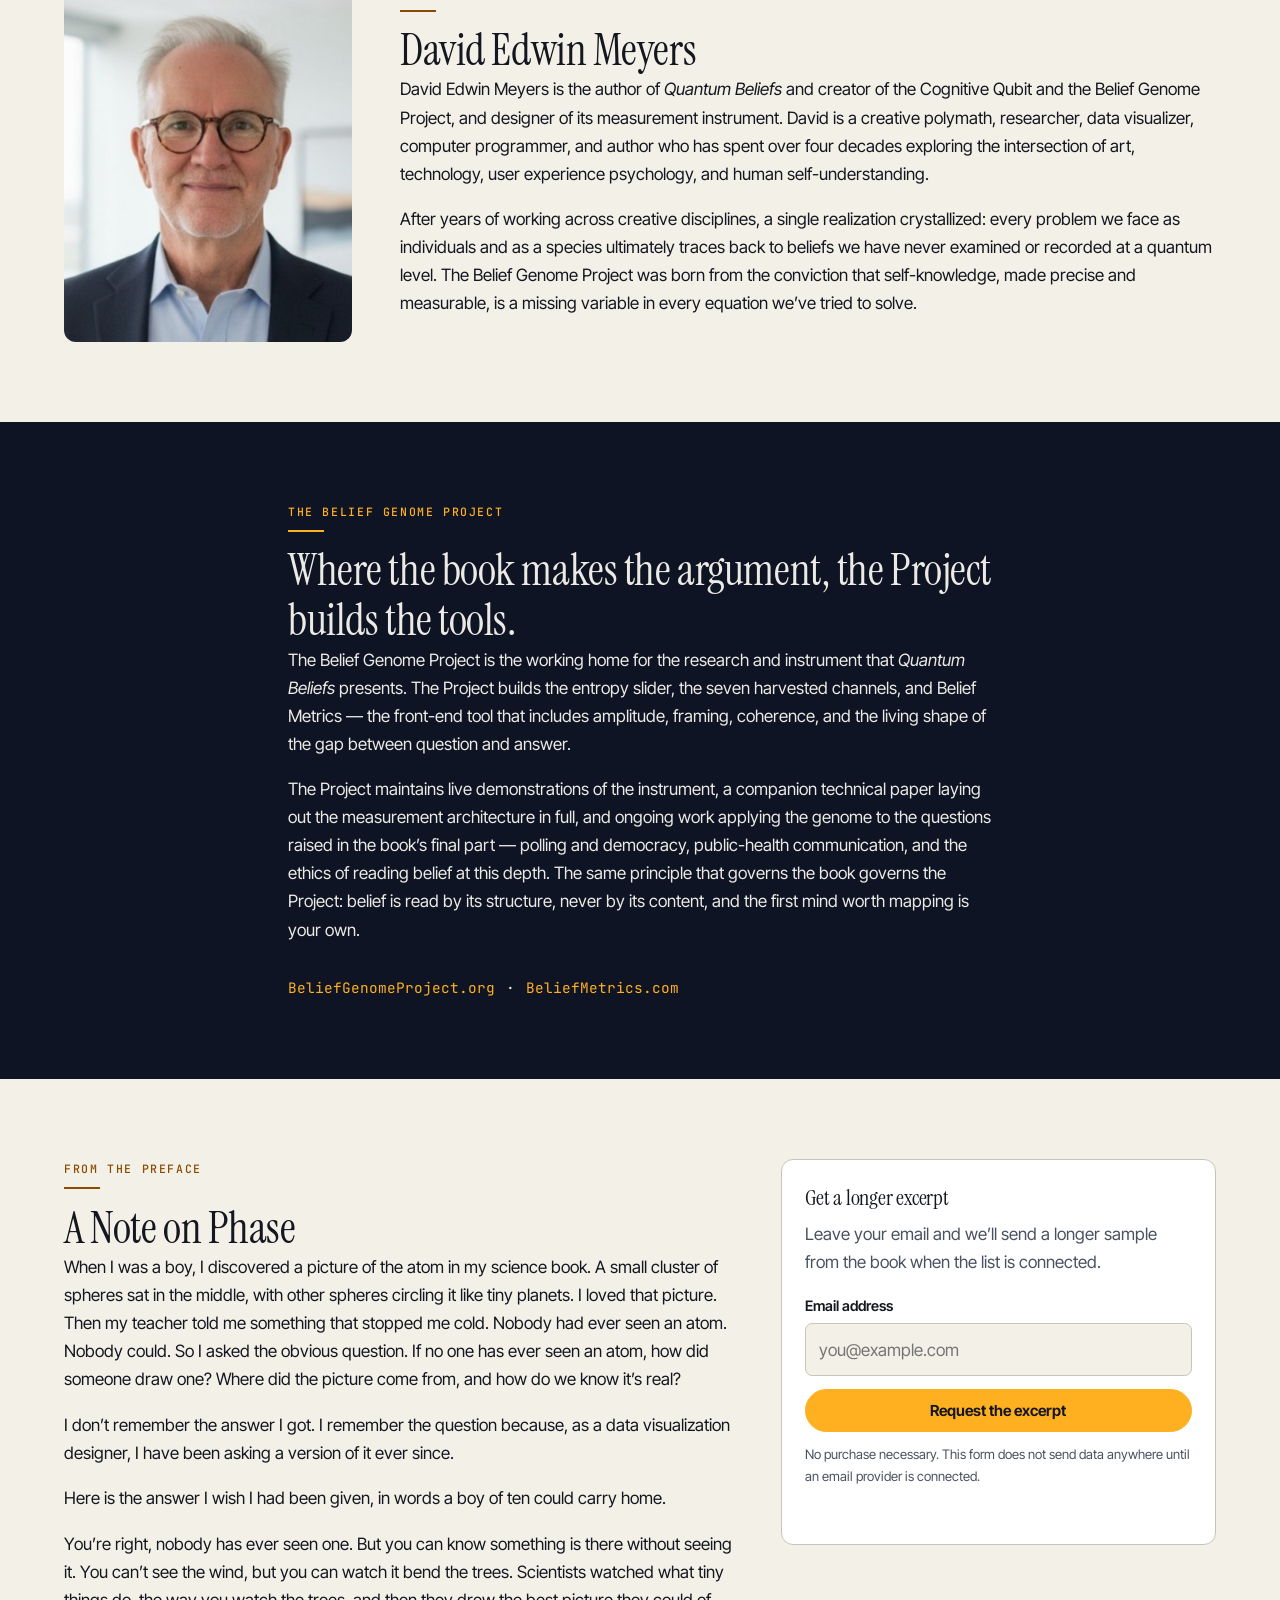
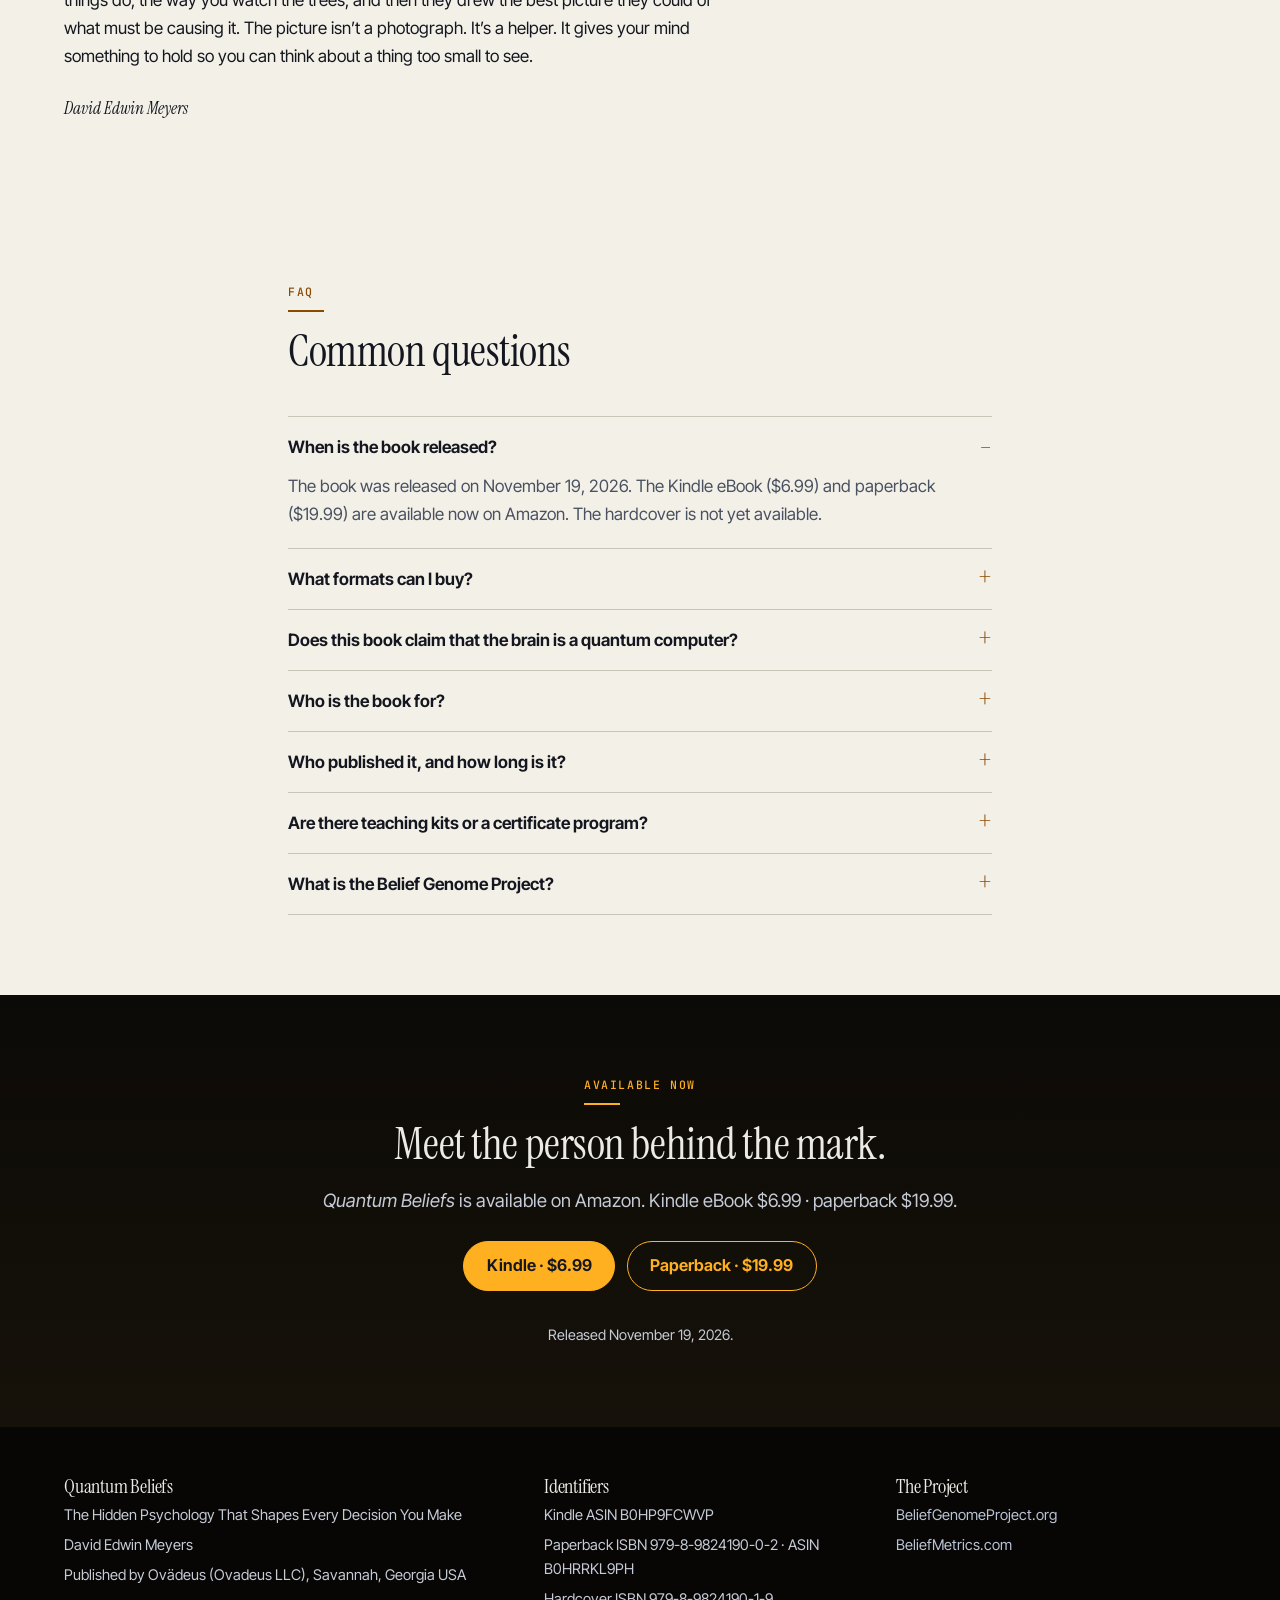
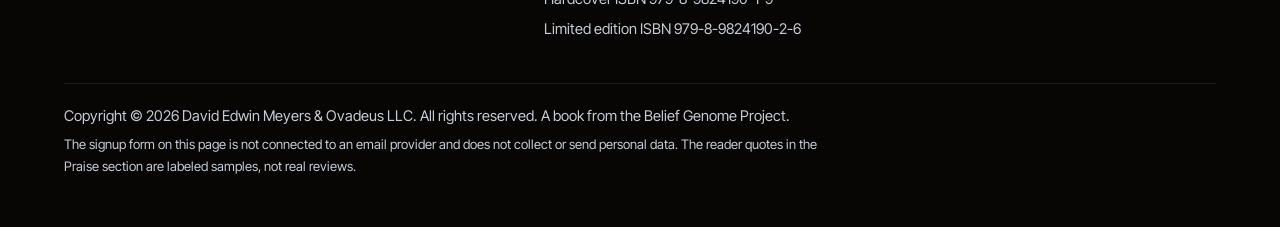
==== commit e4677157: "Homepage: Coming Soon CTAs, hide Praise, drop numbered edition. Replace the hardcover and university" ====
--- a/index.html
+++ b/index.html
@@ -124,7 +124,6 @@
           <li><a href="#book">The book</a></li>
           <li><a href="#learn">Inside</a></li>
           <li><a href="#author">Author</a></li>
-          <li><a href="#praise">Praise</a></li>
           <li><a href="#excerpt">Excerpt</a></li>
           <li><a href="#faq">FAQ</a></li>
         </ul>
@@ -193,16 +192,7 @@
             <p class="format-price">$34.99 <span class="price-note">planned</span></p>
             <p>Planned list price. The hardcover edition is not for sale yet and has no Amazon link.</p>
             <p class="format-id">ISBN 979-8-9824190-1-9</p>
-            <span class="btn btn-disabled" aria-disabled="true">[PLACEHOLDER: hardcover Amazon link]</span>
-          </article>
-          <article class="format-card">
-            <p class="format-badge badge-limited">Limited edition</p>
-            <h3>Numbered &amp; autographed</h3>
-            <p class="format-price">$350</p>
-            <p>25 numbered and autographed copies, sold directly by Ovädeus, not on Amazon. Leather / fine binding.</p>
-            <p class="format-id">ISBN 979-8-9824190-2-6</p>
-            <!-- TODO: add the real purchase path once David confirms how limited copies will be sold. Do not invent a checkout. -->
-            <span class="btn btn-disabled" aria-disabled="true">[PLACEHOLDER: how to purchase]</span>
+            <span class="btn btn-disabled" aria-disabled="true">Coming Soon</span>
           </article>
         </div>
 
@@ -213,8 +203,7 @@
               <p class="format-badge">For educators</p>
               <h3>University Curricula Kits</h3>
               <p>Instructional materials for higher-education courses that use <cite>Quantum Beliefs</cite> as the textbook, including an eight-week seminar structure with instructor and student companions. The kits are in development.</p>
-              <!-- TODO: replace with the real interest-list or learn-more URL once it exists. -->
-              <a class="btn btn-disabled" id="kits-cta" href="#additional-tools" aria-disabled="true">[PLACEHOLDER: kits interest list]</a>
+              <span class="btn btn-disabled" id="kits-cta" aria-disabled="true">Coming Soon</span>
             </article>
             <article class="format-card">
               <p class="format-badge">Professional education</p>
@@ -362,7 +351,7 @@
       </div>
     </section>
 
-    <section class="section section-paper section-praise" id="praise" aria-labelledby="praise-heading">
+    <section class="section section-paper section-praise" id="praise" aria-labelledby="praise-heading" hidden>
       <div class="wrap">
         <header class="section-head">
           <p class="kicker kicker-ink">Praise</p>
--- a/styles.css
+++ b/styles.css
@@ -306,7 +306,8 @@
     linear-gradient(180deg, #070604 0%, #0C0A07 42%, #16120A 100%);
   color: var(--line-on-navy);
   padding: 2.5rem 0 4.5rem;
-  overflow-x: hidden;
+  overflow: hidden;
+  overflow: clip;
 }
 .hero-inner {
   width: min(var(--wrap), calc(100% - 2.5rem));
@@ -715,7 +716,7 @@
 /* ----- Formats ----- */
 .format-grid {
   display: grid;
-  grid-template-columns: repeat(4, 1fr);
+  grid-template-columns: repeat(3, 1fr);
   gap: 1rem;
 }
 .format-card {
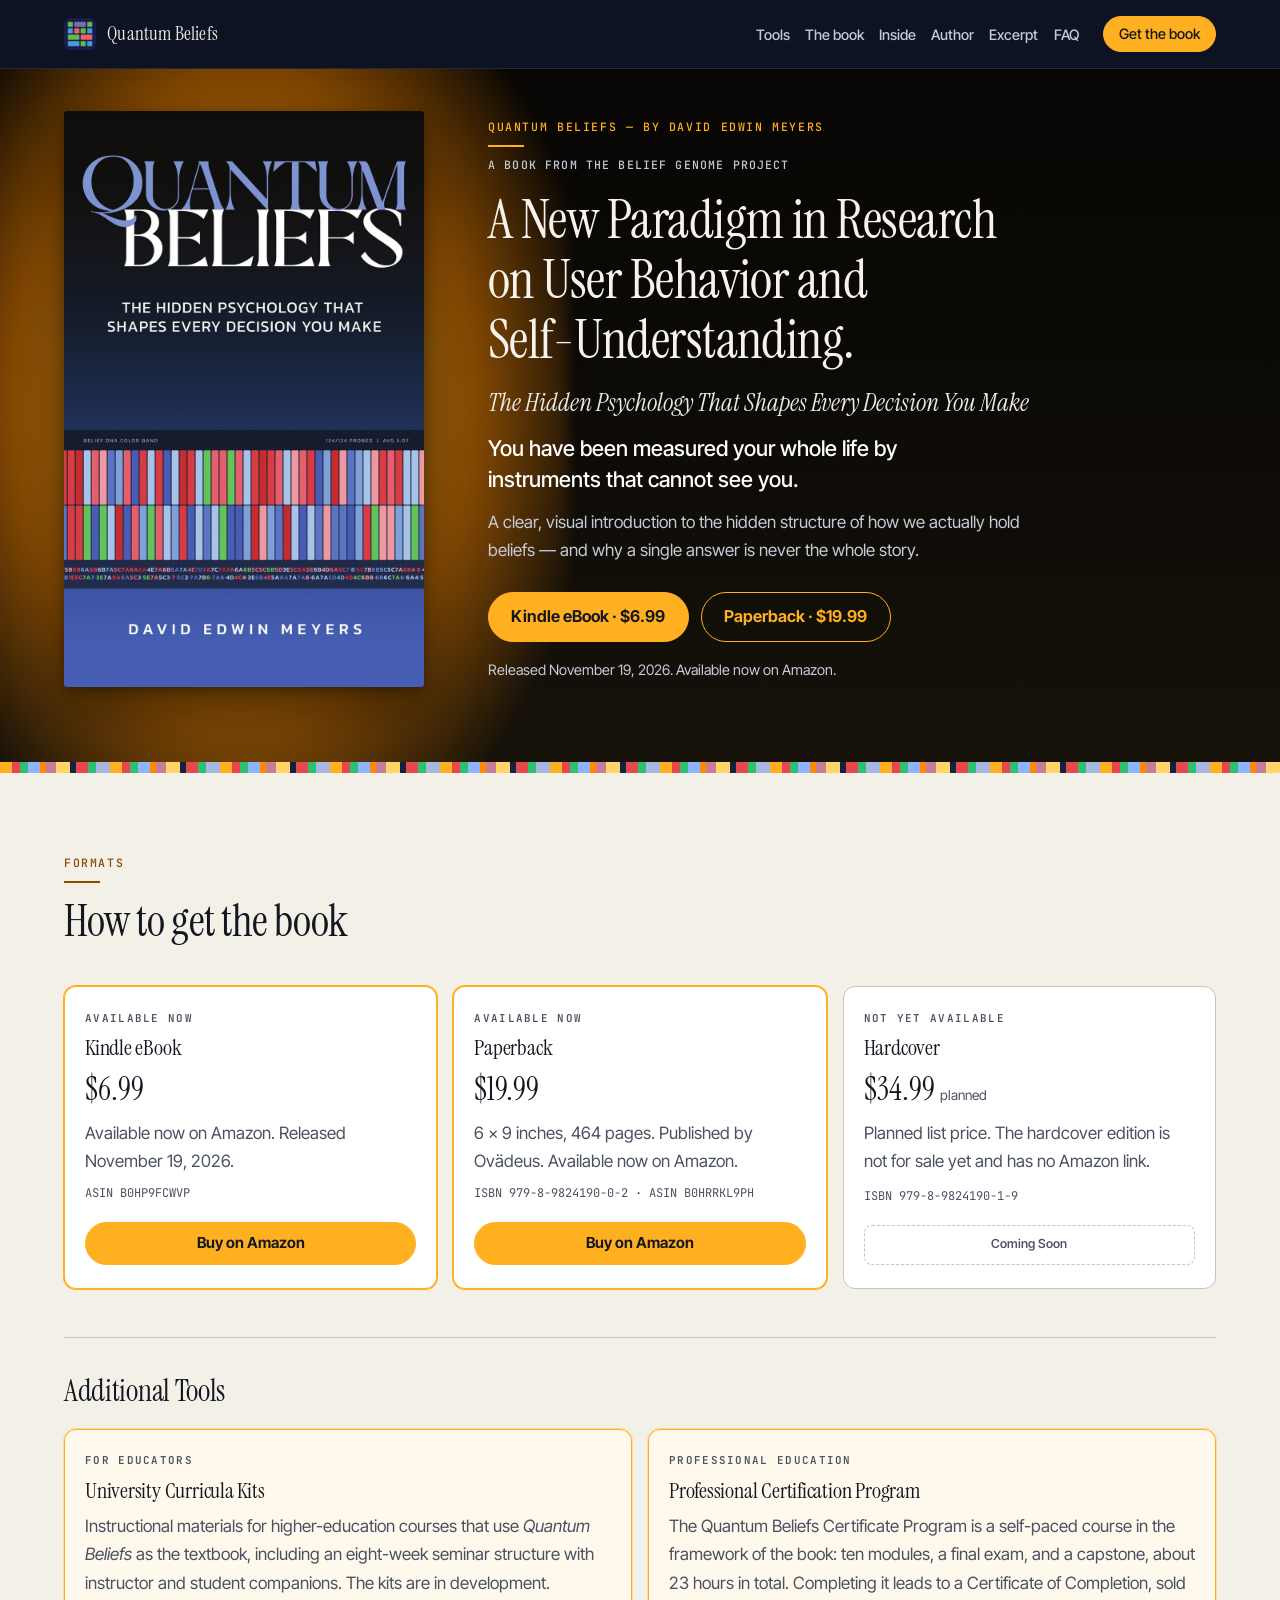
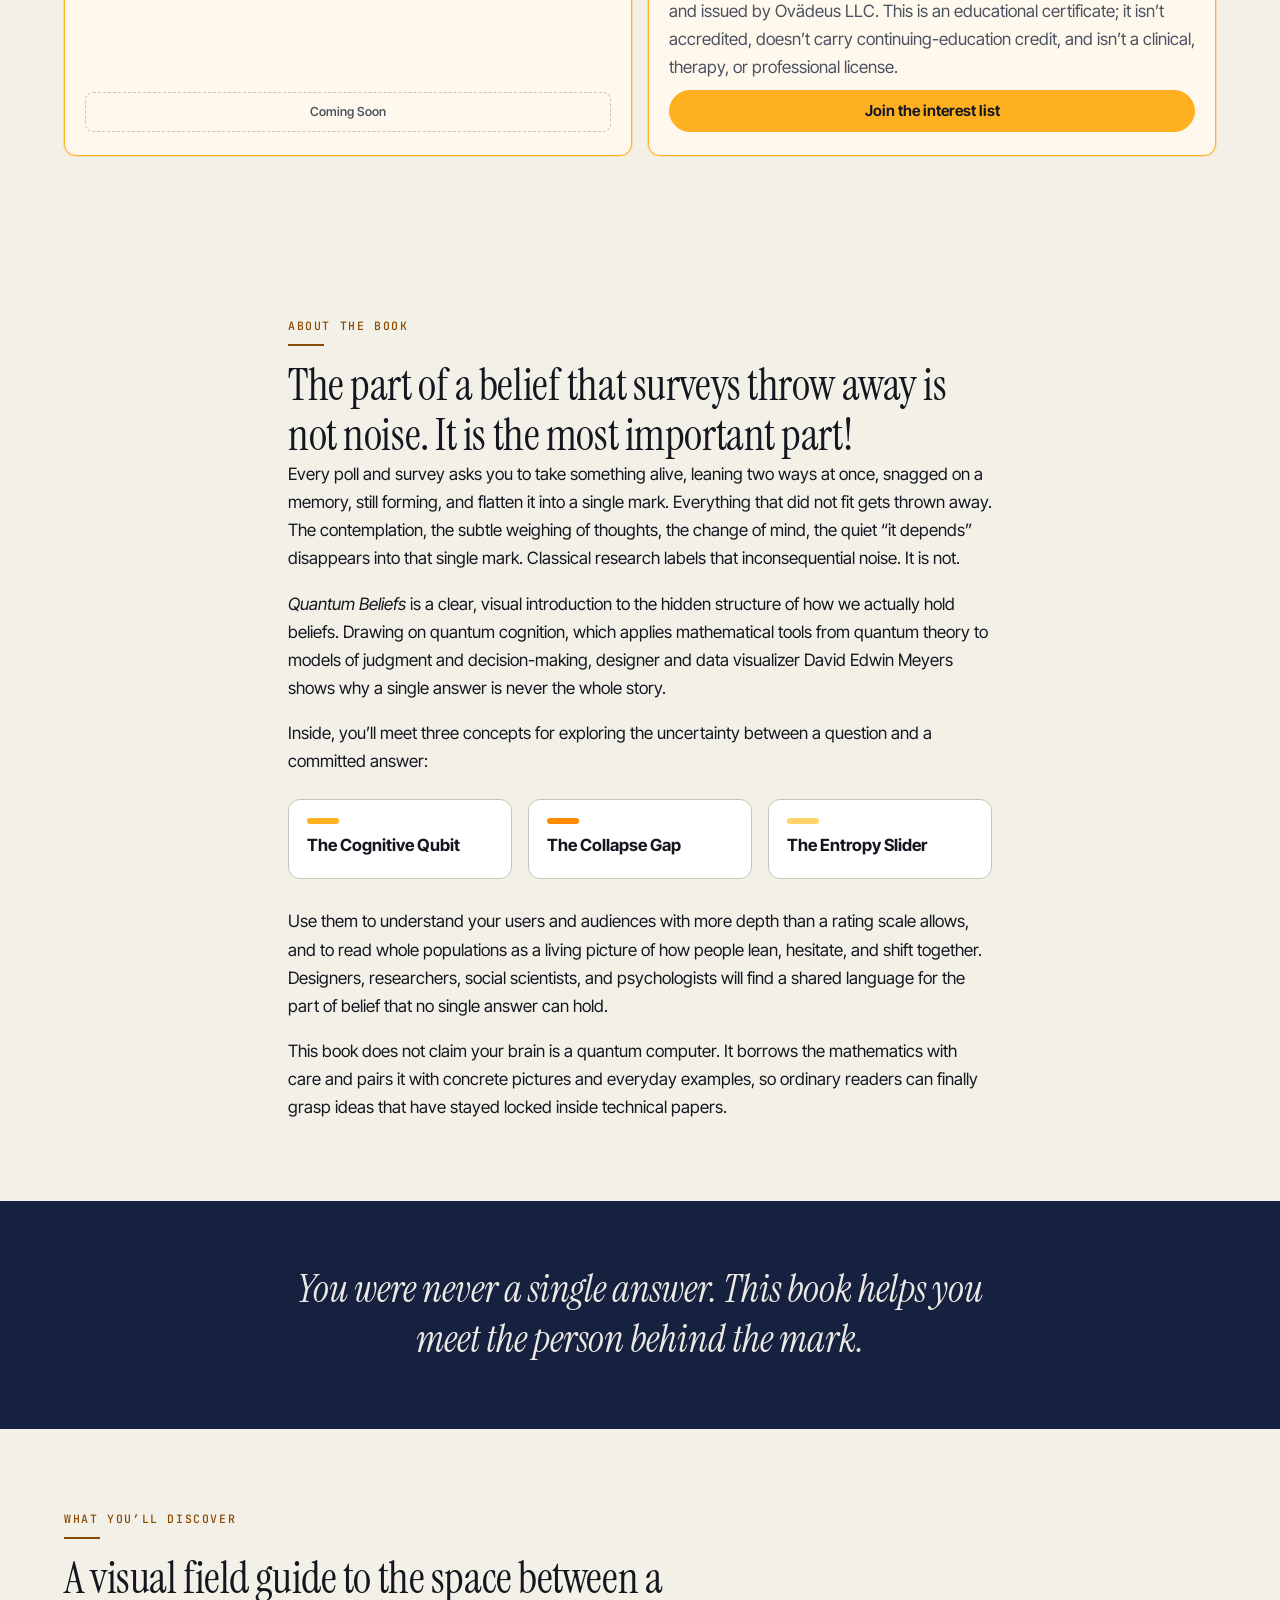
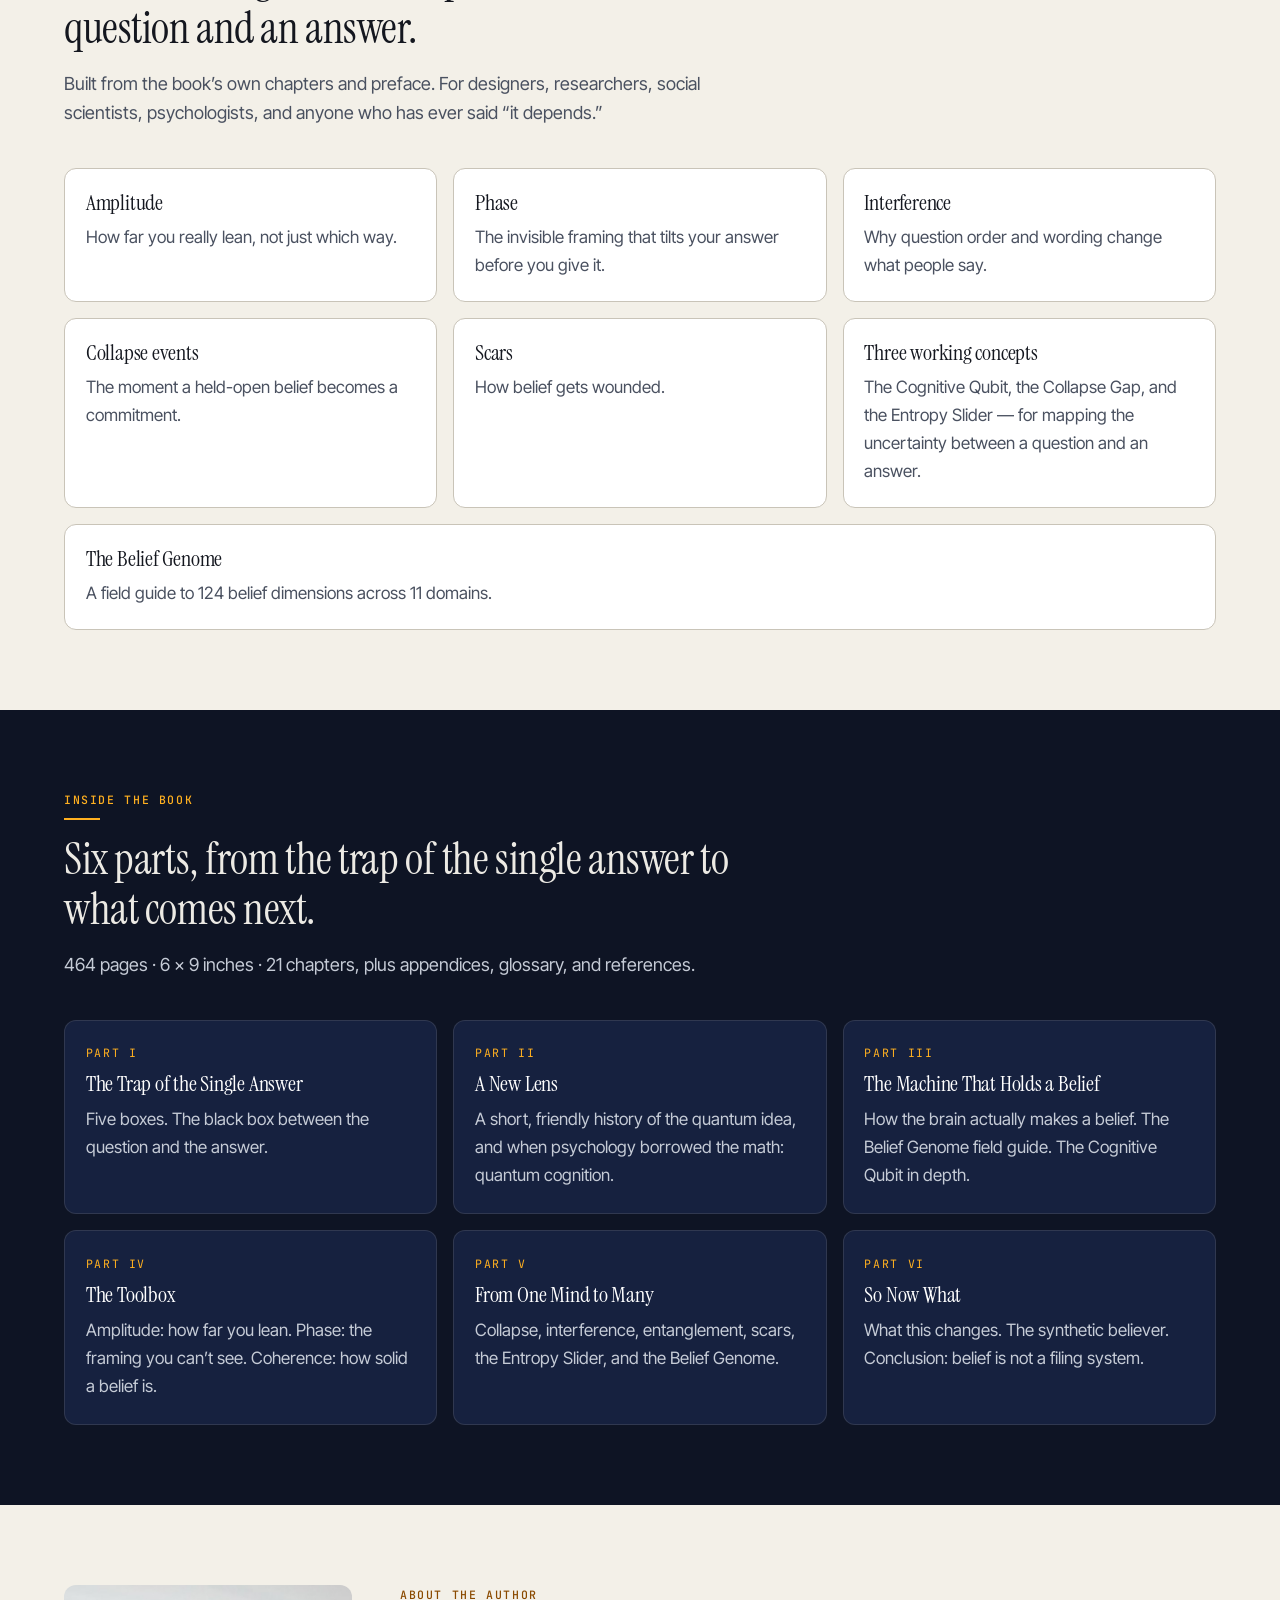
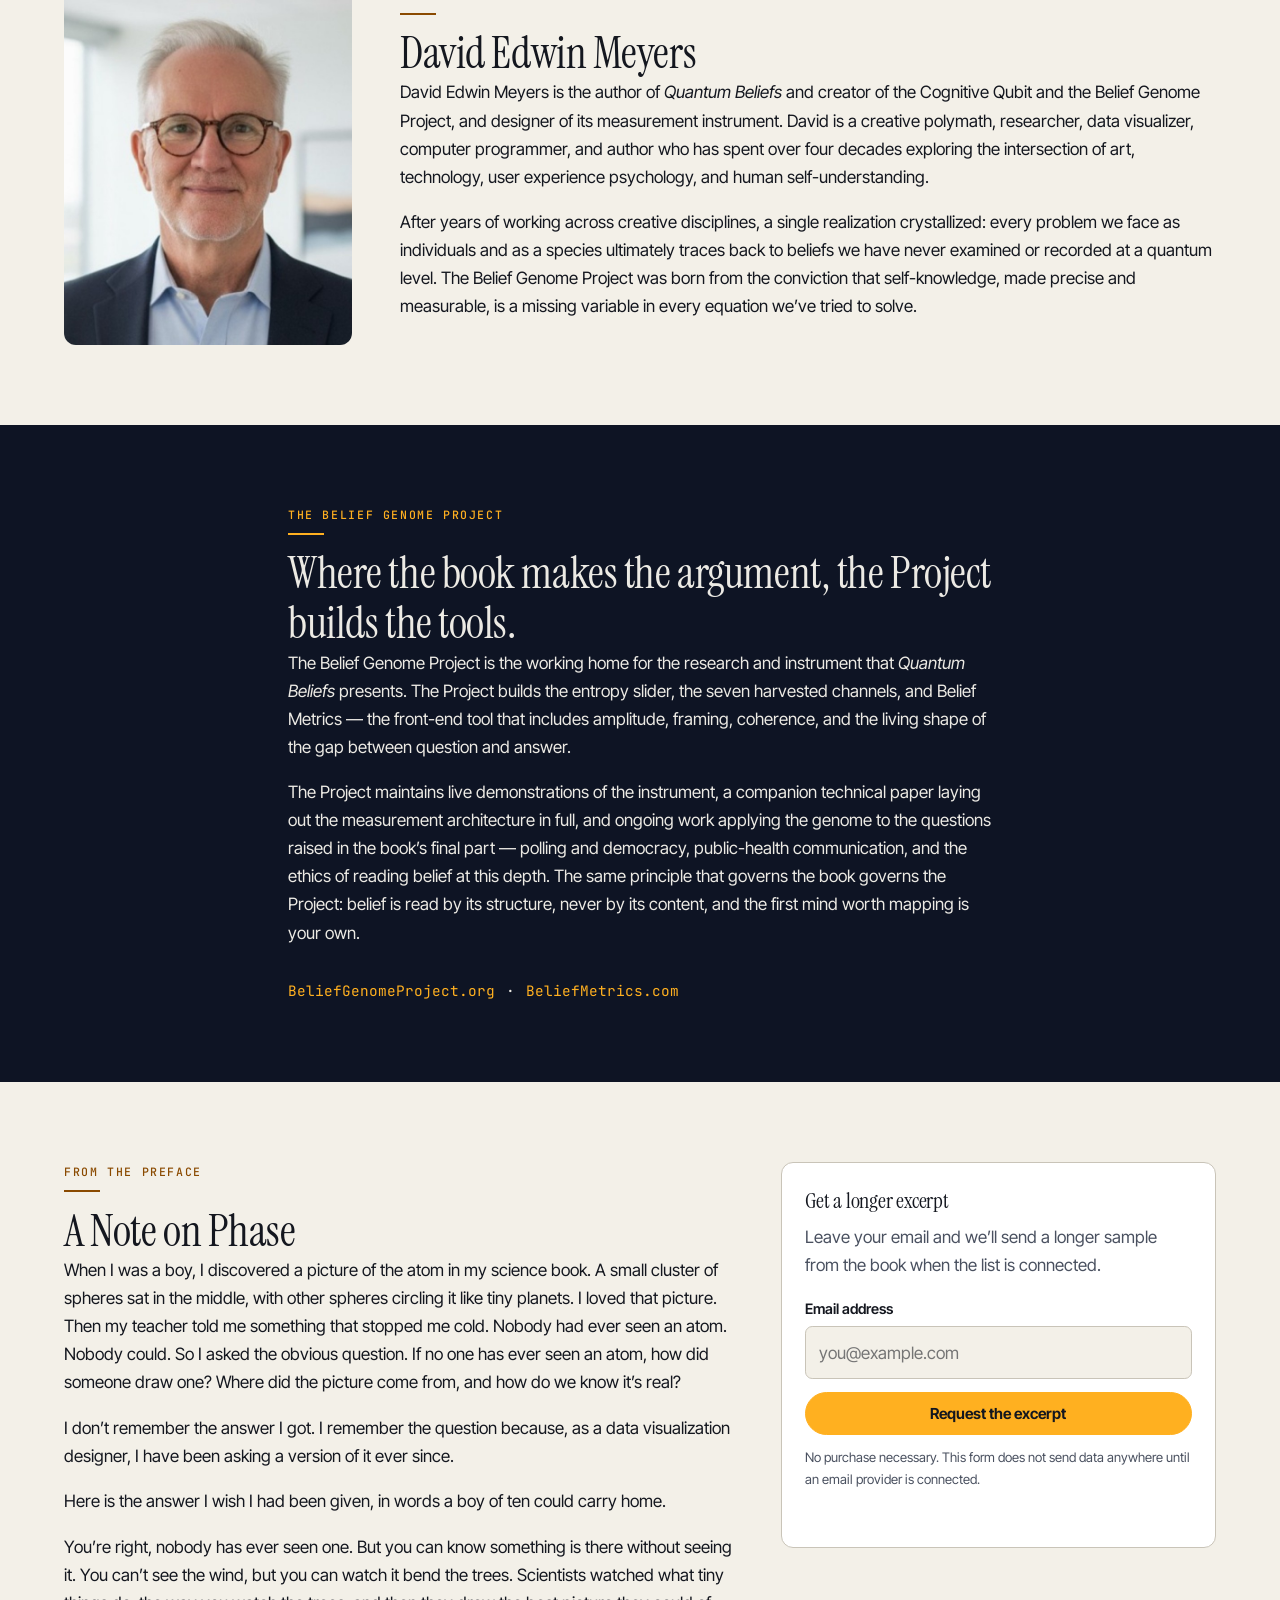
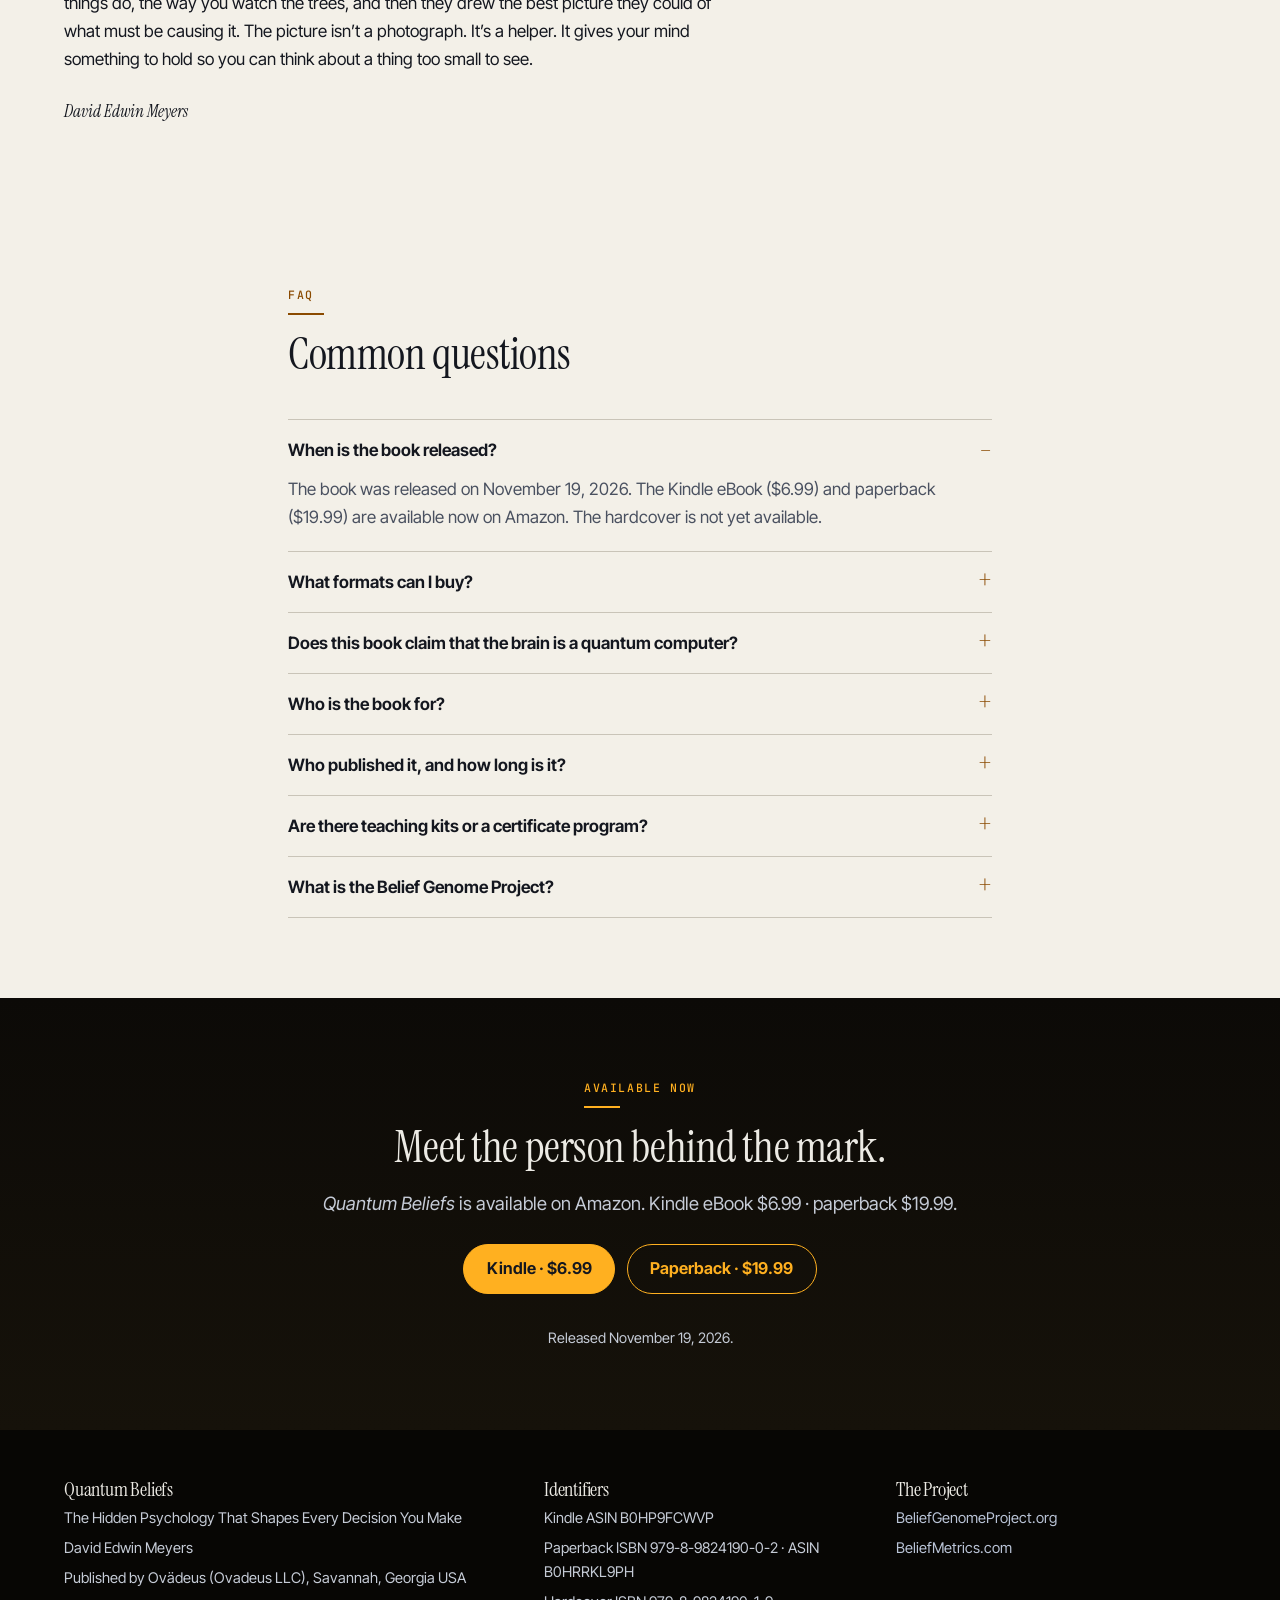
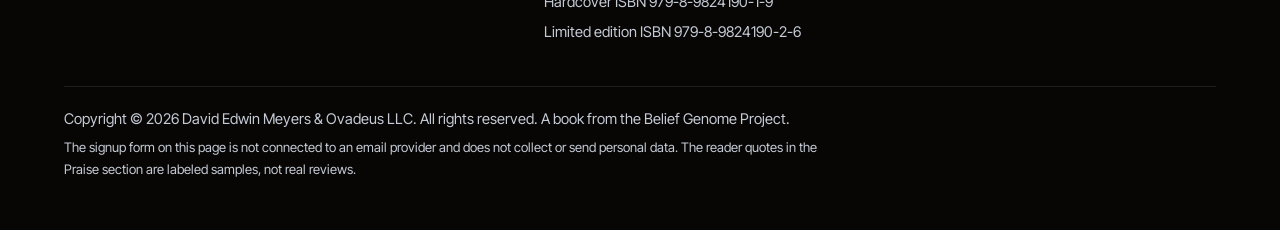
==== commit 7f12917e: "Add /certification interest-list page and signup source tags. Duplicate the /linkedin landing as a n" ====
--- a/index.html
+++ b/index.html
@@ -209,8 +209,7 @@
               <p class="format-badge">Professional education</p>
               <h3>Professional Certification Program</h3>
               <p>The Quantum Beliefs Certificate Program is a self-paced course in the framework of the book: ten modules, a final exam, and a capstone, about 23 hours in total. Completing it leads to a Certificate of Completion, sold and issued by Ovädeus LLC. This is an educational certificate; it isn’t accredited, doesn’t carry continuing-education credit, and isn’t a clinical, therapy, or professional license.</p>
-              <!-- TODO: replace with the real interest-list or learn-more URL once it exists. -->
-              <a class="btn btn-disabled" id="certificate-cta" href="#additional-tools" aria-disabled="true">[PLACEHOLDER: certificate interest list]</a>
+              <a class="btn btn-primary" id="certificate-cta" href="/certification">Join the interest list</a>
             </article>
           </div>
         </div>
@@ -427,7 +426,7 @@
           </details>
           <details>
             <summary>What formats can I buy?</summary>
-            <p>The Kindle eBook is $6.99 on Amazon (ASIN B0HP9FCWVP). The paperback is $19.99 (ISBN 979-8-9824190-0-2, ASIN B0HRRKL9PH). A hardcover is planned at $34.99 (ISBN 979-8-9824190-1-9) and is not for sale yet. A limited edition of 25 numbered and autographed copies is to be sold directly by Ovädeus for $350 (ISBN 979-8-9824190-2-6), not on Amazon.</p>
+            <p>The Kindle eBook is $6.99 on Amazon (ASIN B0HP9FCWVP). The paperback is $19.99 (ISBN 979-8-9824190-0-2, ASIN B0HRRKL9PH). A hardcover is planned at $34.99 (ISBN 979-8-9824190-1-9) and is not for sale yet.</p>
           </details>
           <details>
             <summary>Does this book claim that the brain is a quantum computer?</summary>
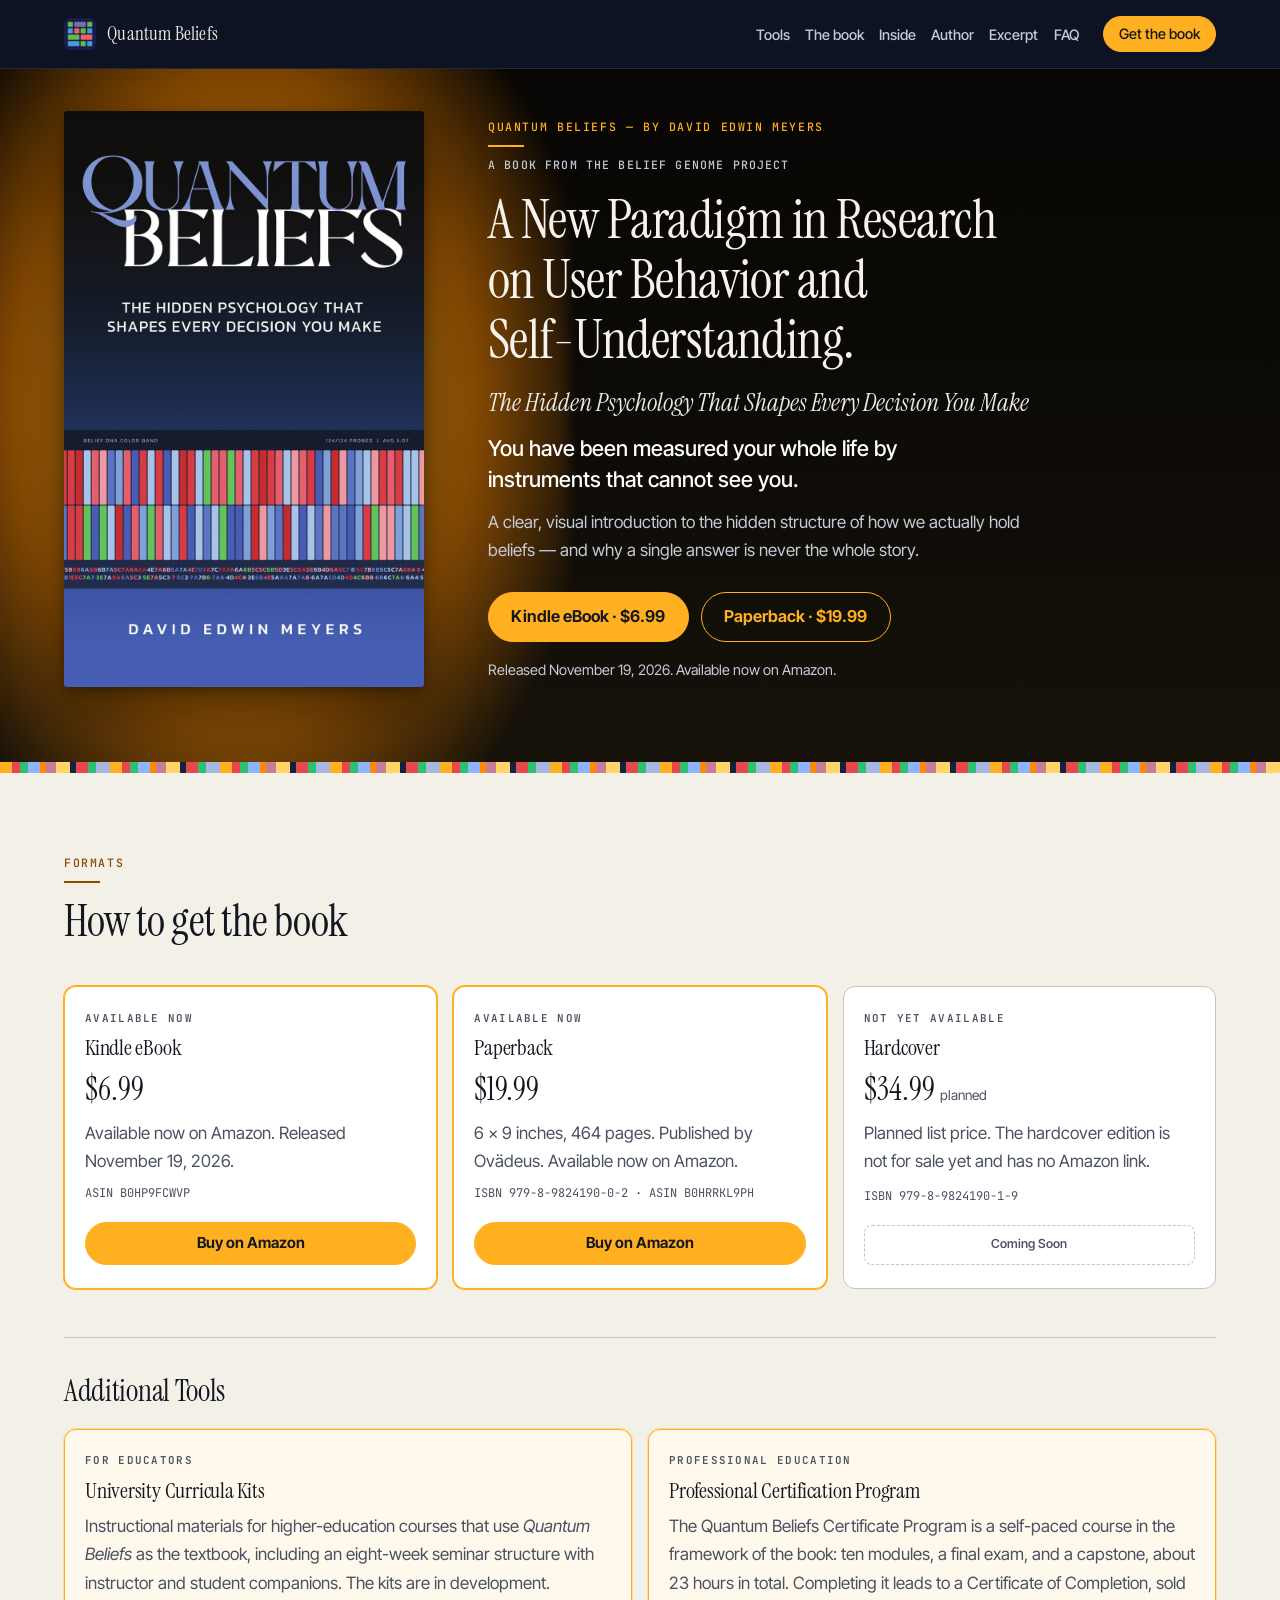
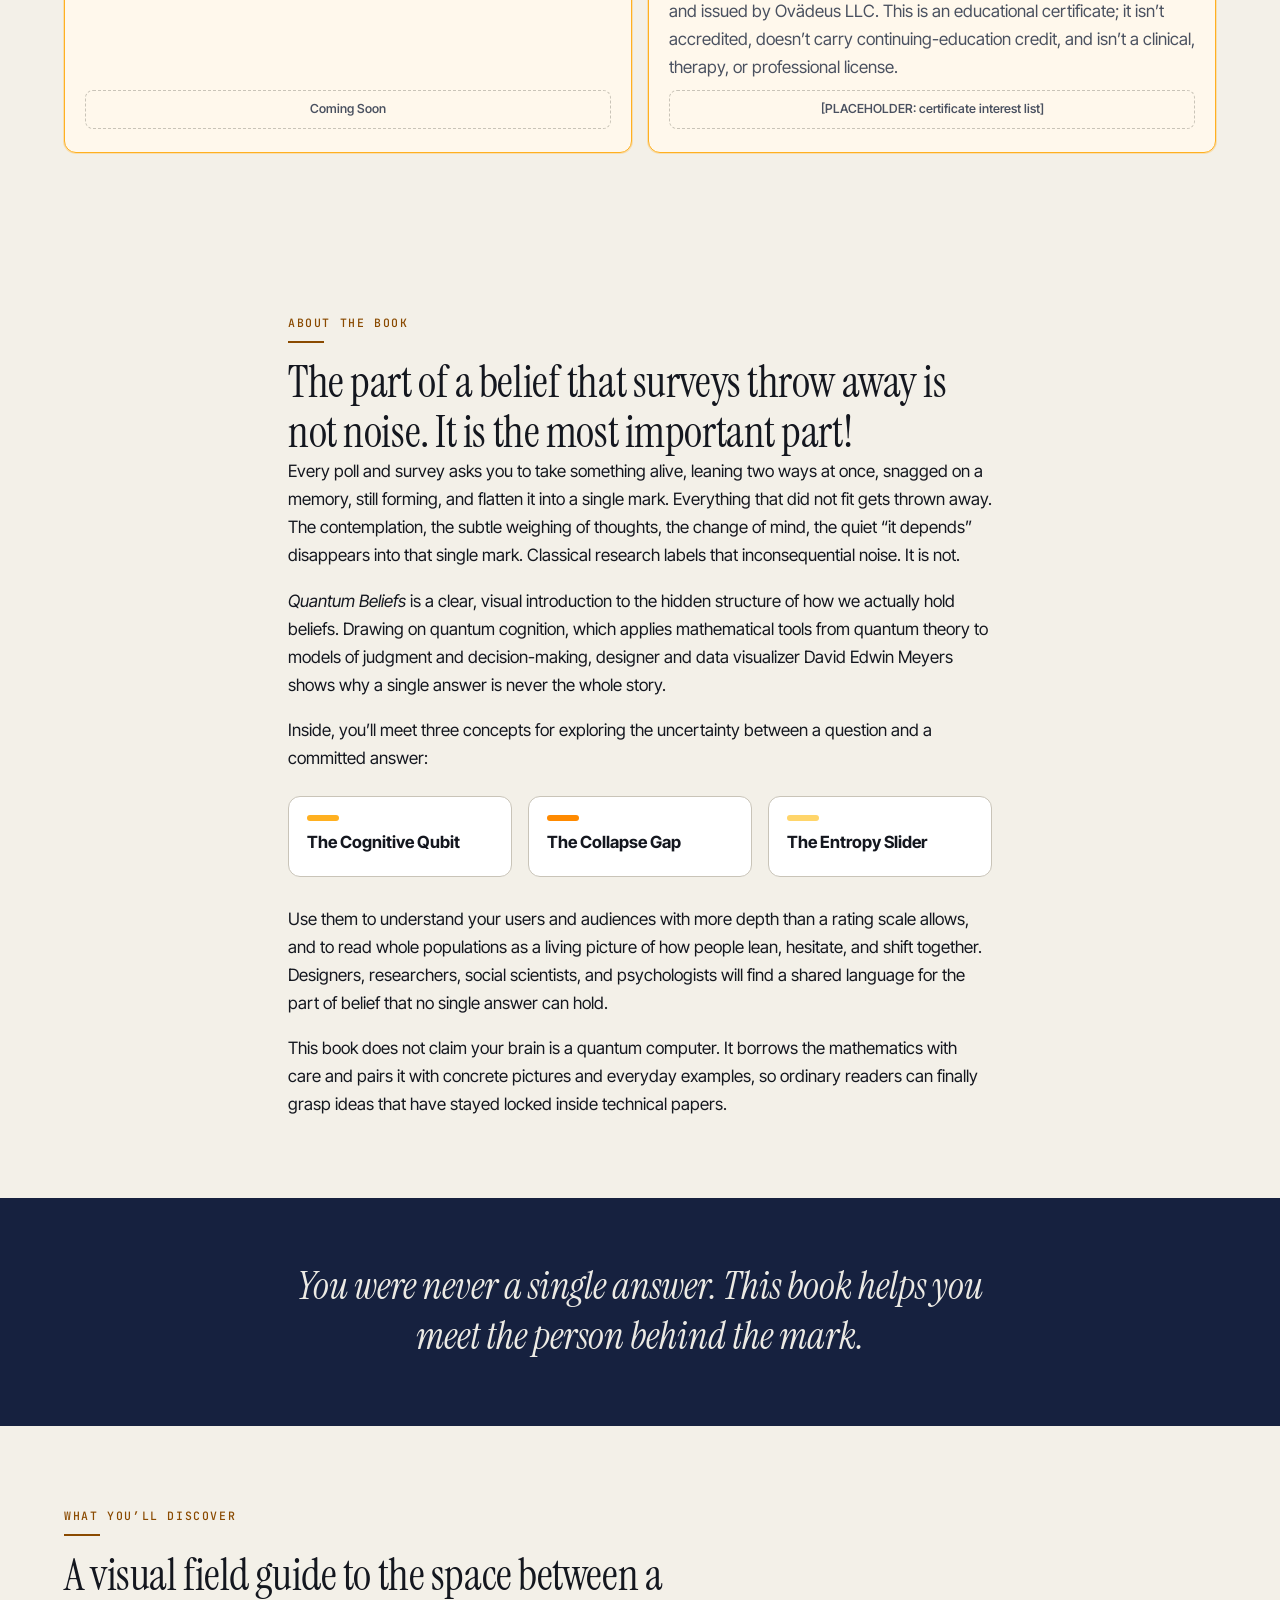
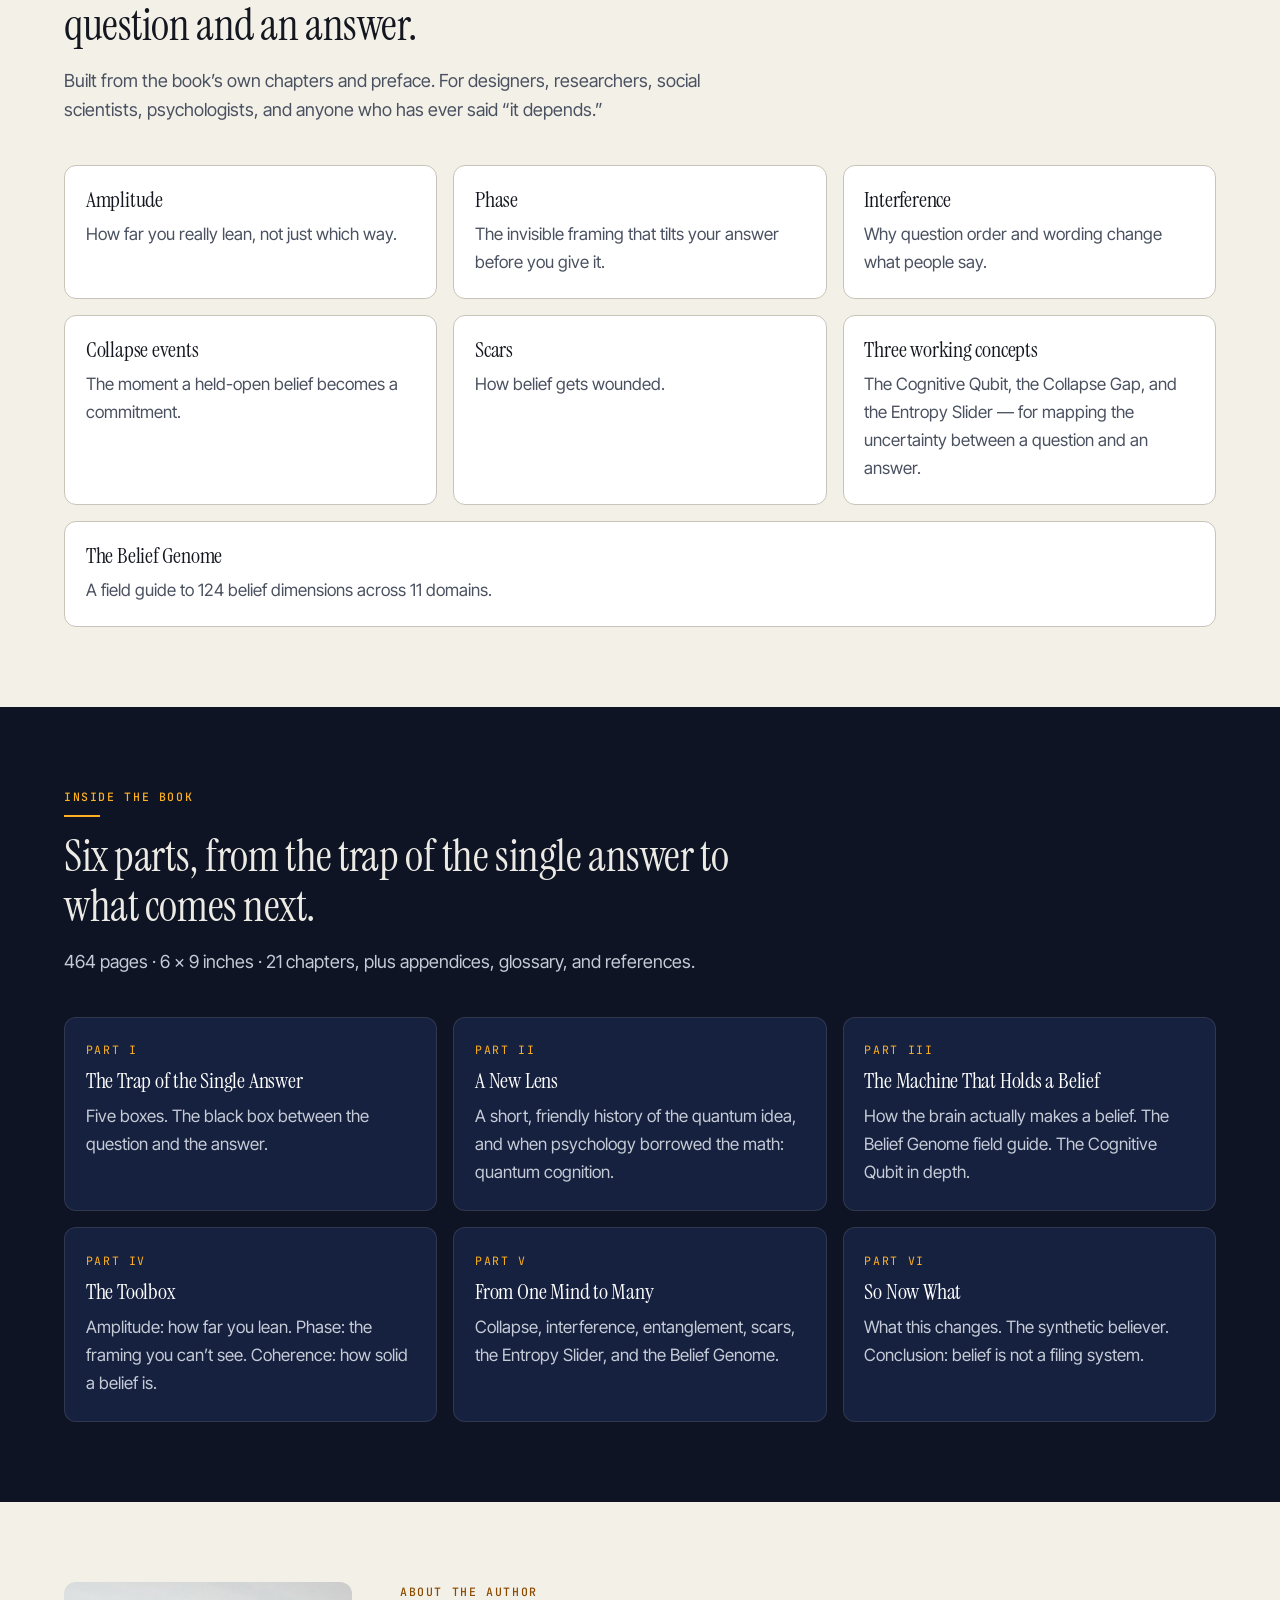
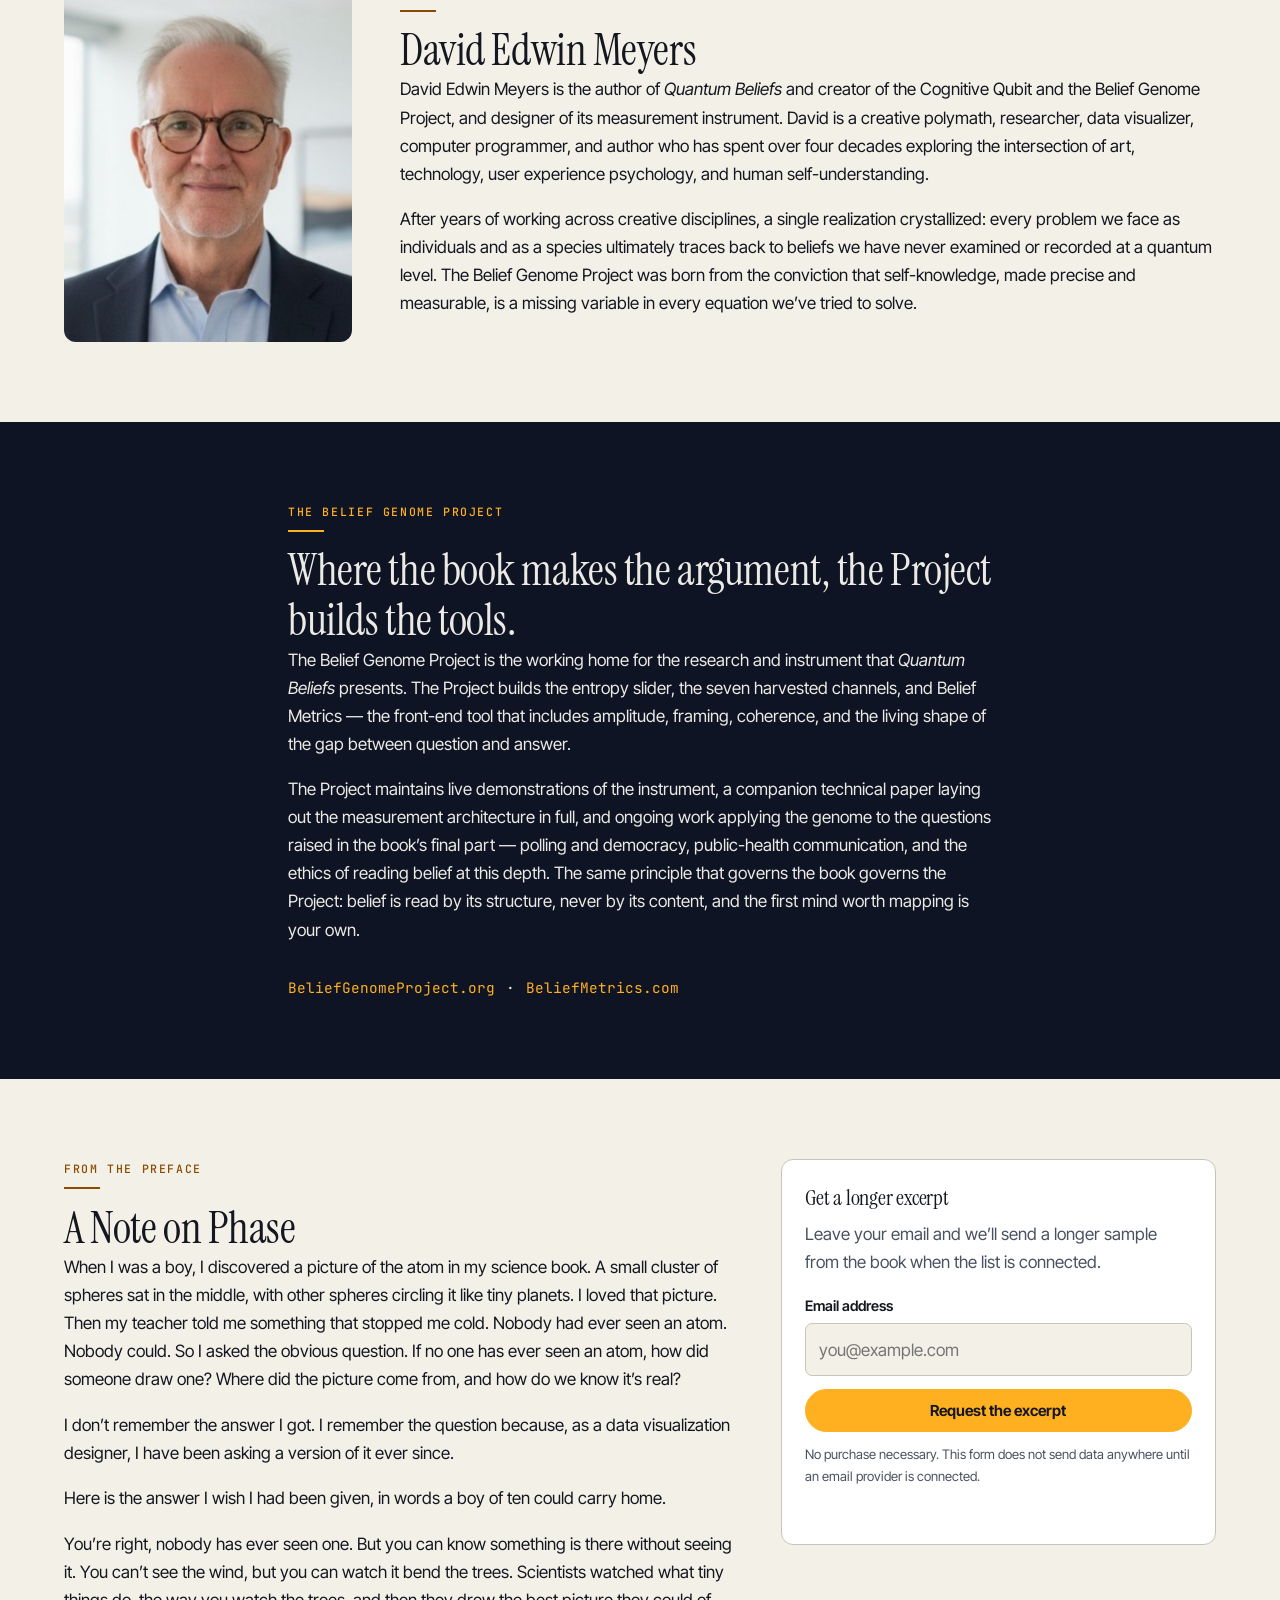
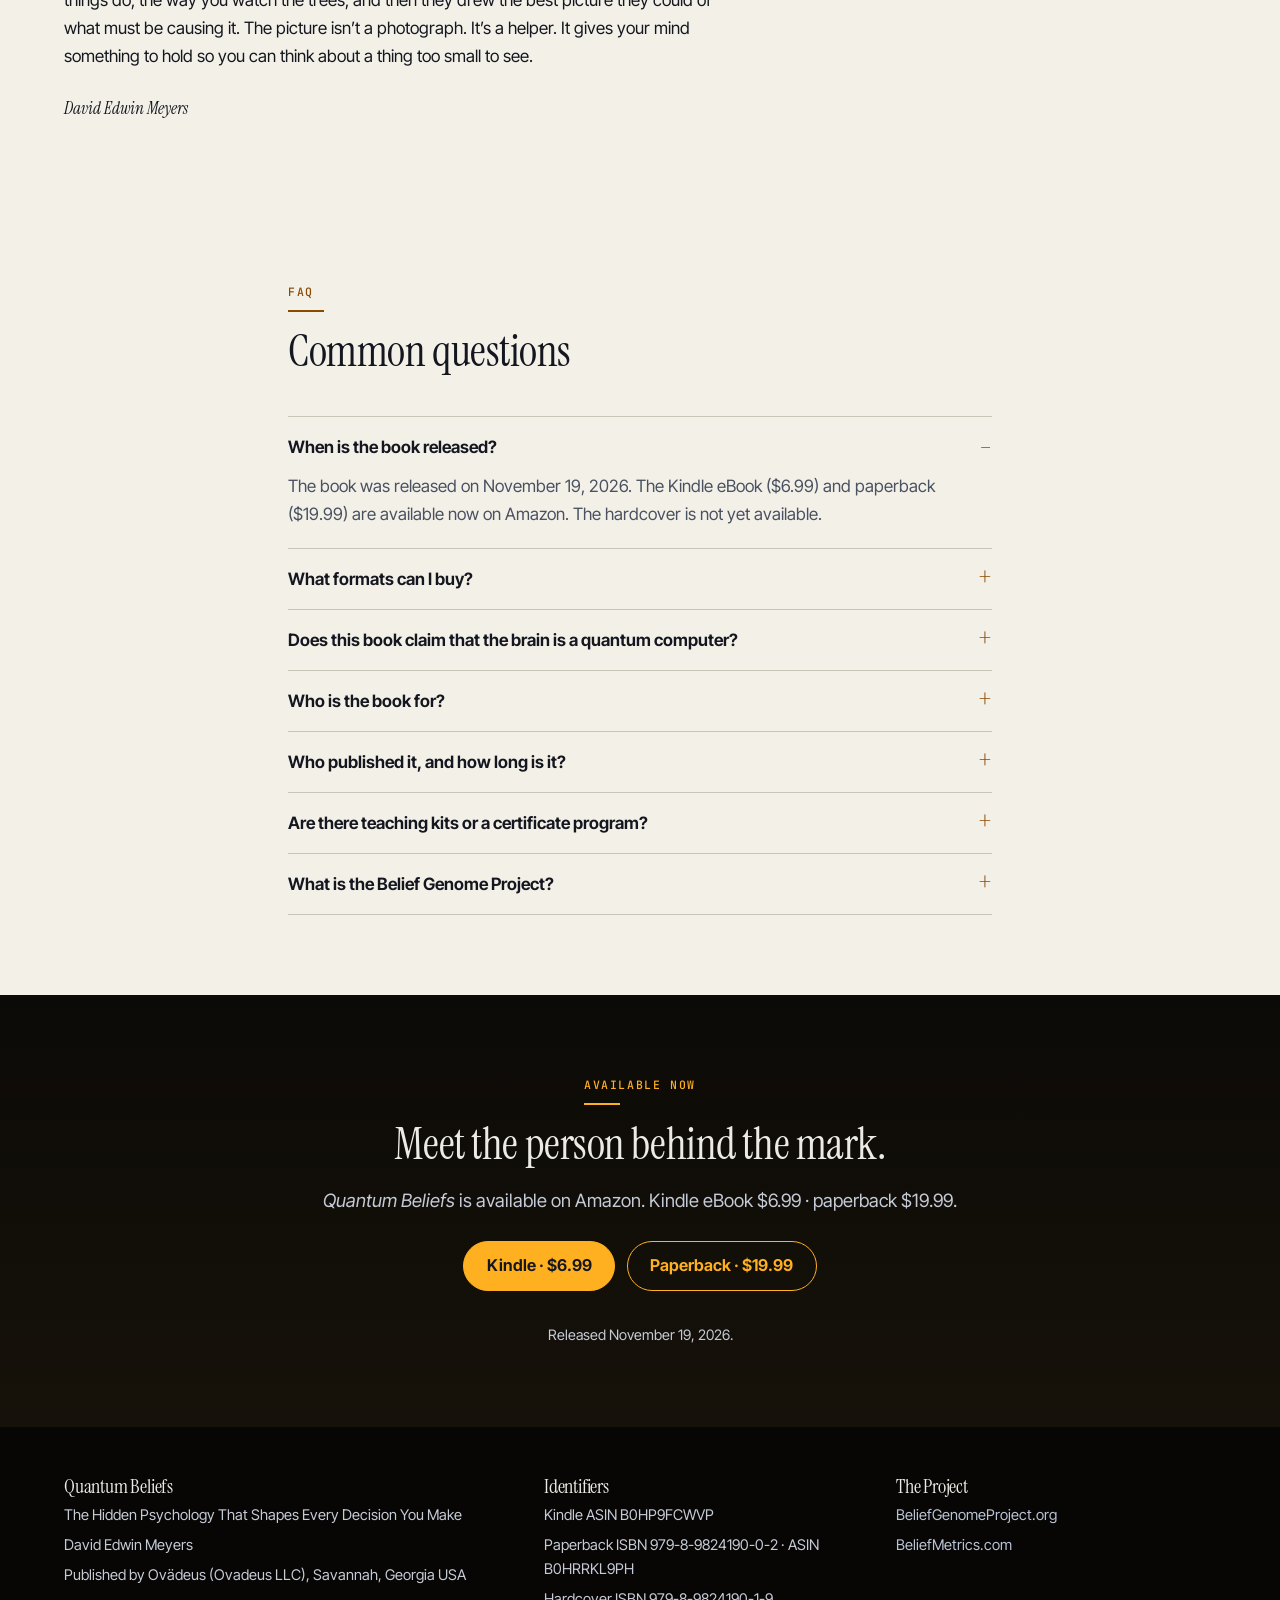
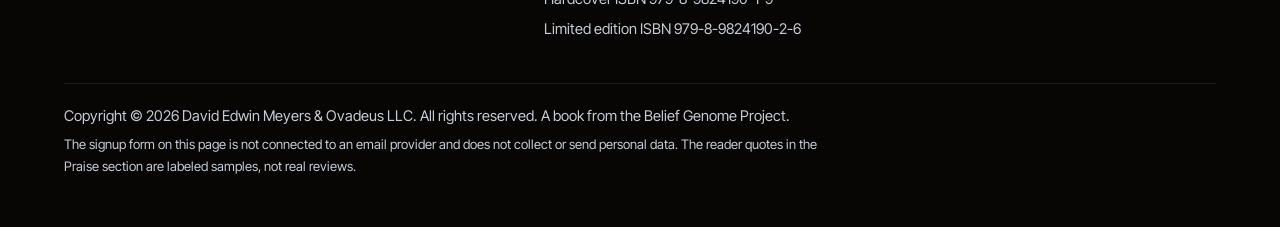
==== commit 28e92ebe: "Remove the numbered limited edition from the homepage FAQ. The formats FAQ now lists only Kindle, pa" ====
--- a/index.html
+++ b/index.html
@@ -209,7 +209,8 @@
               <p class="format-badge">Professional education</p>
               <h3>Professional Certification Program</h3>
               <p>The Quantum Beliefs Certificate Program is a self-paced course in the framework of the book: ten modules, a final exam, and a capstone, about 23 hours in total. Completing it leads to a Certificate of Completion, sold and issued by Ovädeus LLC. This is an educational certificate; it isn’t accredited, doesn’t carry continuing-education credit, and isn’t a clinical, therapy, or professional license.</p>
-              <a class="btn btn-primary" id="certificate-cta" href="/certification">Join the interest list</a>
+              <!-- TODO: replace with the real interest-list or learn-more URL once it exists. -->
+              <a class="btn btn-disabled" id="certificate-cta" href="#additional-tools" aria-disabled="true">[PLACEHOLDER: certificate interest list]</a>
             </article>
           </div>
         </div>
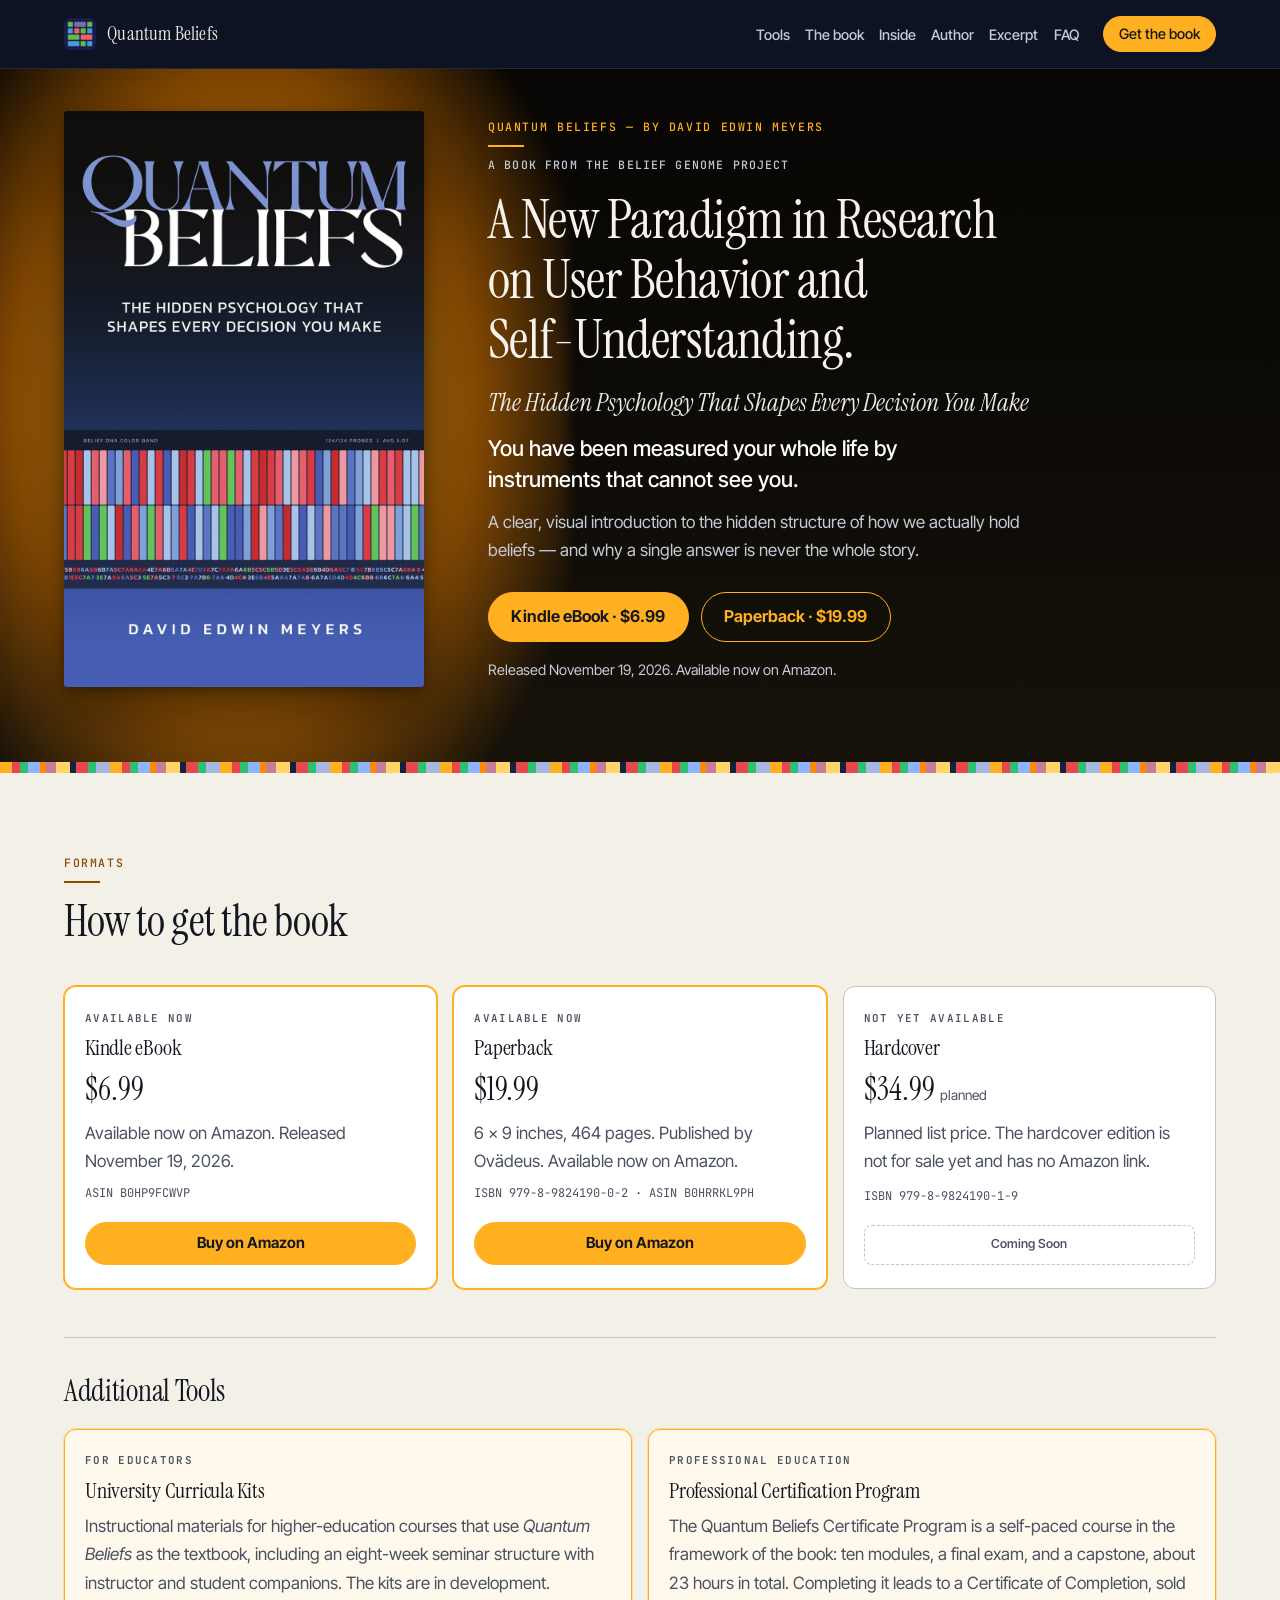
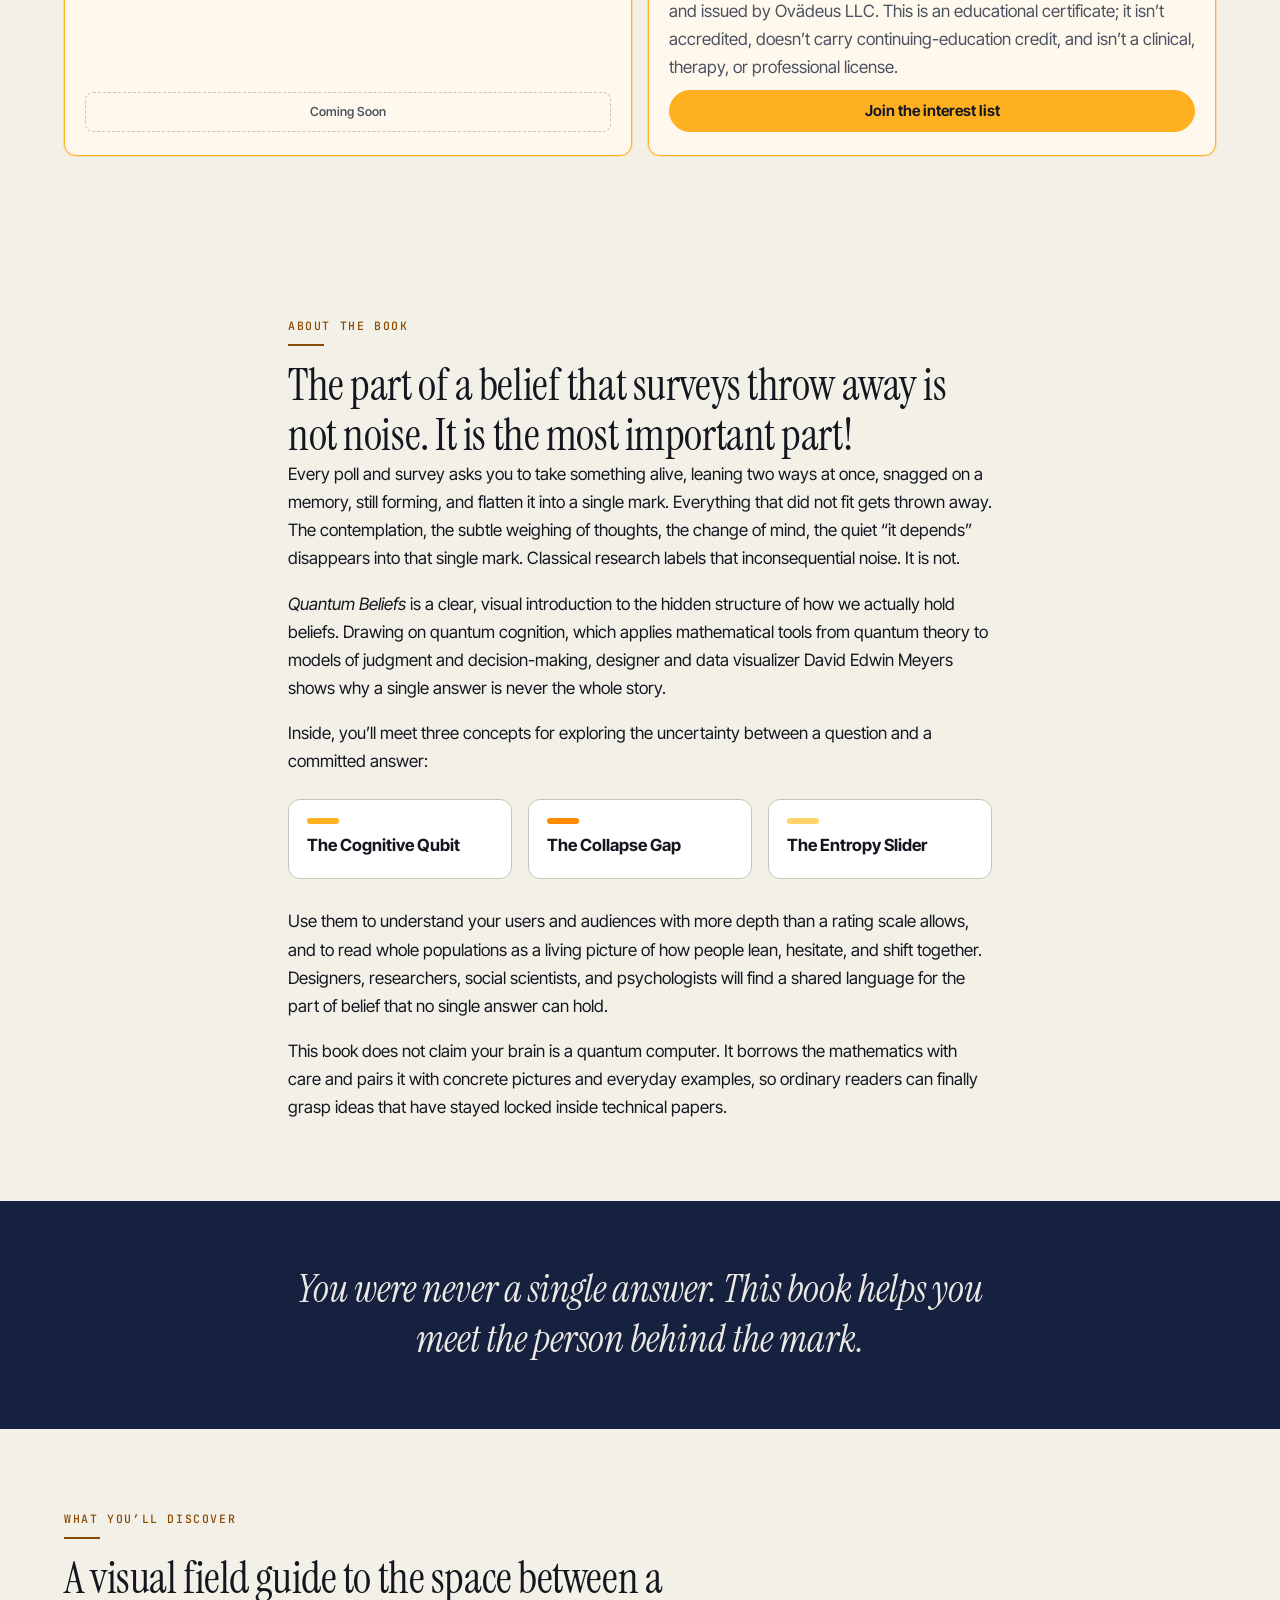
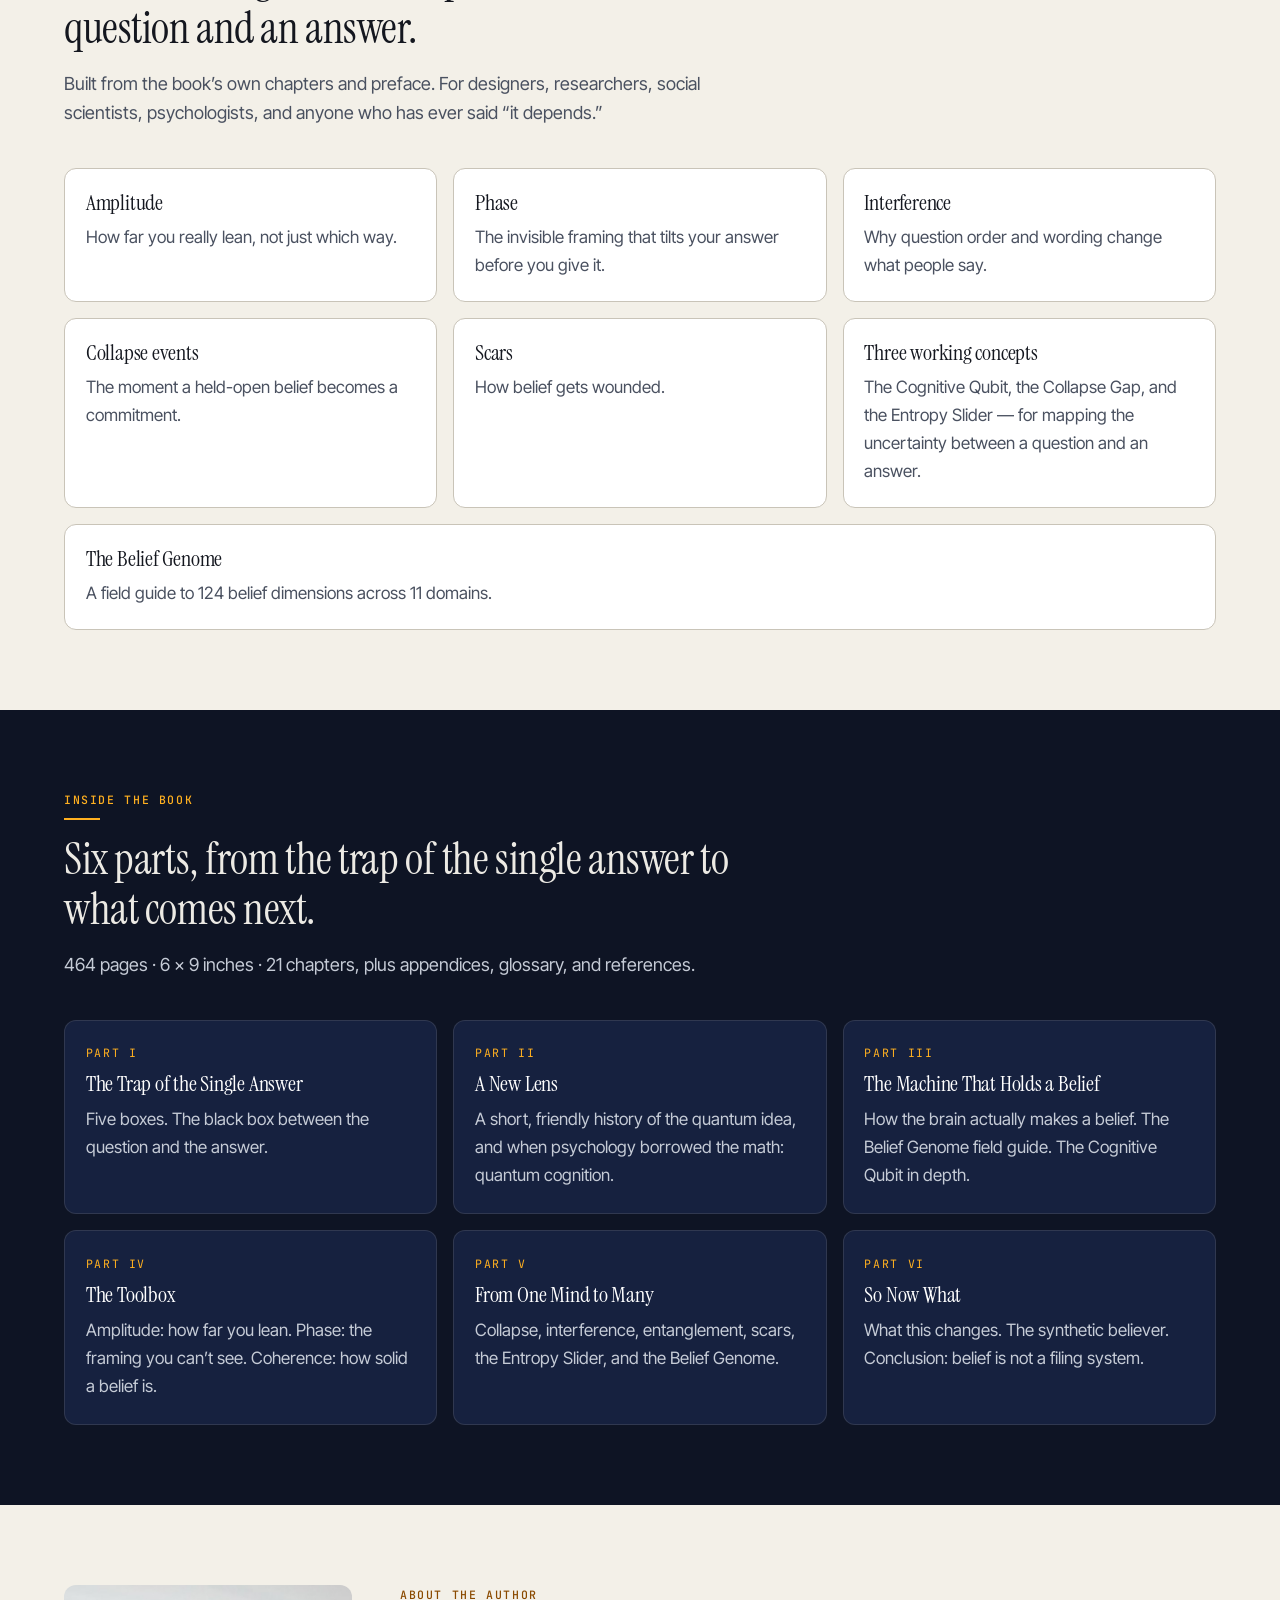
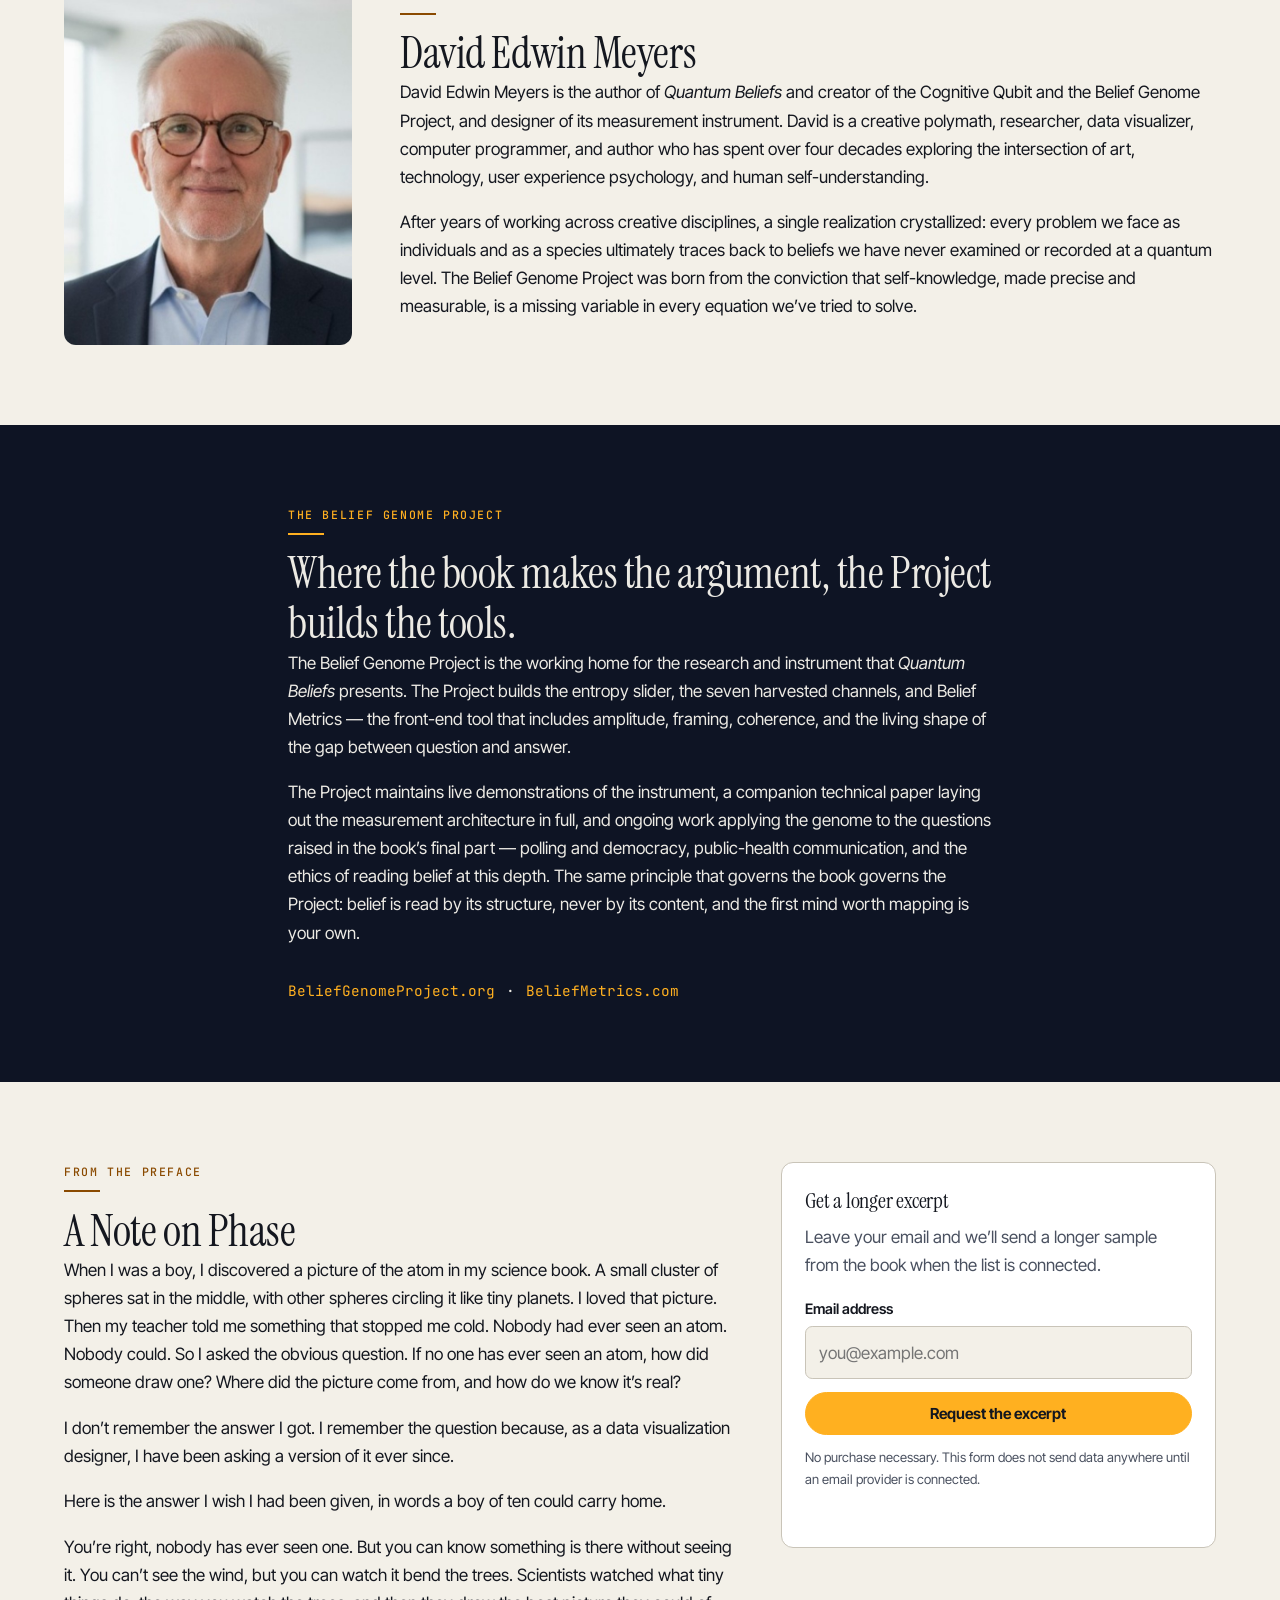
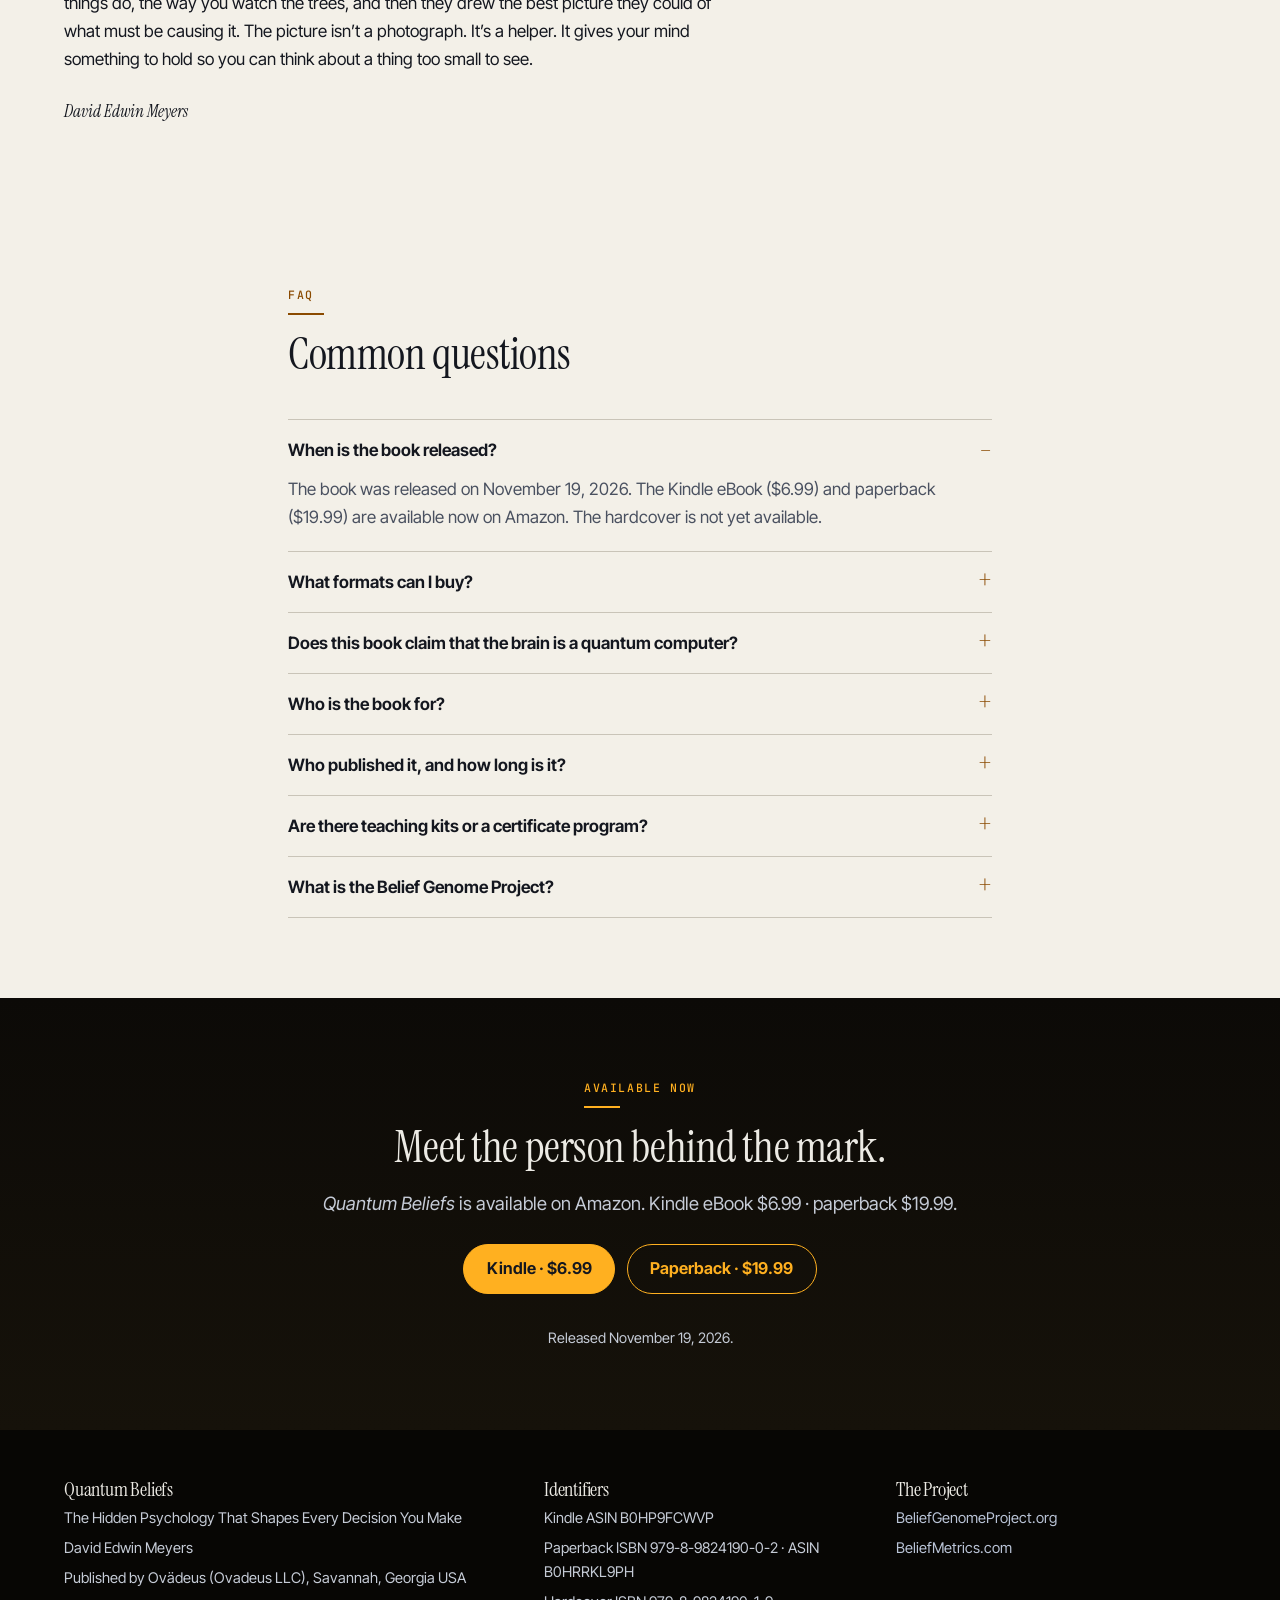
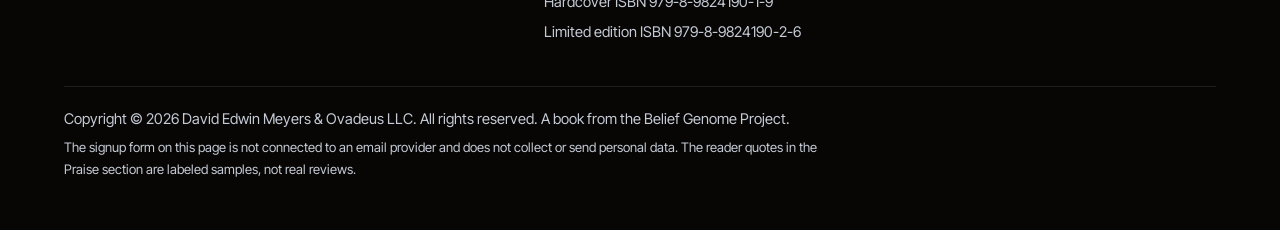
==== commit 6eb4f2db: "Bump homepage cache-buster and keep live /linkedin HTML. Force browsers off the stale 20261121-sampl" ====
--- a/index.html
+++ b/index.html
@@ -25,7 +25,7 @@
   <meta name="twitter:image" content="https://quantumbeliefs.com/assets/og-image.jpg">
   <link rel="icon" href="assets/favicon.png" type="image/png">
   <link rel="apple-touch-icon" href="assets/logo-bgp.png">
-  <link rel="stylesheet" href="styles.css?v=20261121-sample">
+  <link rel="stylesheet" href="styles.css?v=20261126-1">
   <script type="application/ld+json">
   {
     "@context": "https://schema.org",
@@ -209,8 +209,7 @@
               <p class="format-badge">Professional education</p>
               <h3>Professional Certification Program</h3>
               <p>The Quantum Beliefs Certificate Program is a self-paced course in the framework of the book: ten modules, a final exam, and a capstone, about 23 hours in total. Completing it leads to a Certificate of Completion, sold and issued by Ovädeus LLC. This is an educational certificate; it isn’t accredited, doesn’t carry continuing-education credit, and isn’t a clinical, therapy, or professional license.</p>
-              <!-- TODO: replace with the real interest-list or learn-more URL once it exists. -->
-              <a class="btn btn-disabled" id="certificate-cta" href="#additional-tools" aria-disabled="true">[PLACEHOLDER: certificate interest list]</a>
+              <a class="btn btn-primary" id="certificate-cta" href="/certification">Join the interest list</a>
             </article>
           </div>
         </div>
@@ -498,6 +497,6 @@
     <a class="btn btn-primary" href="#formats">Get the book</a>
   </div>
 
-  <script src="script.js?v=20261121-sample" defer></script>
+  <script src="script.js?v=20261126-1" defer></script>
 </body>
 </html>
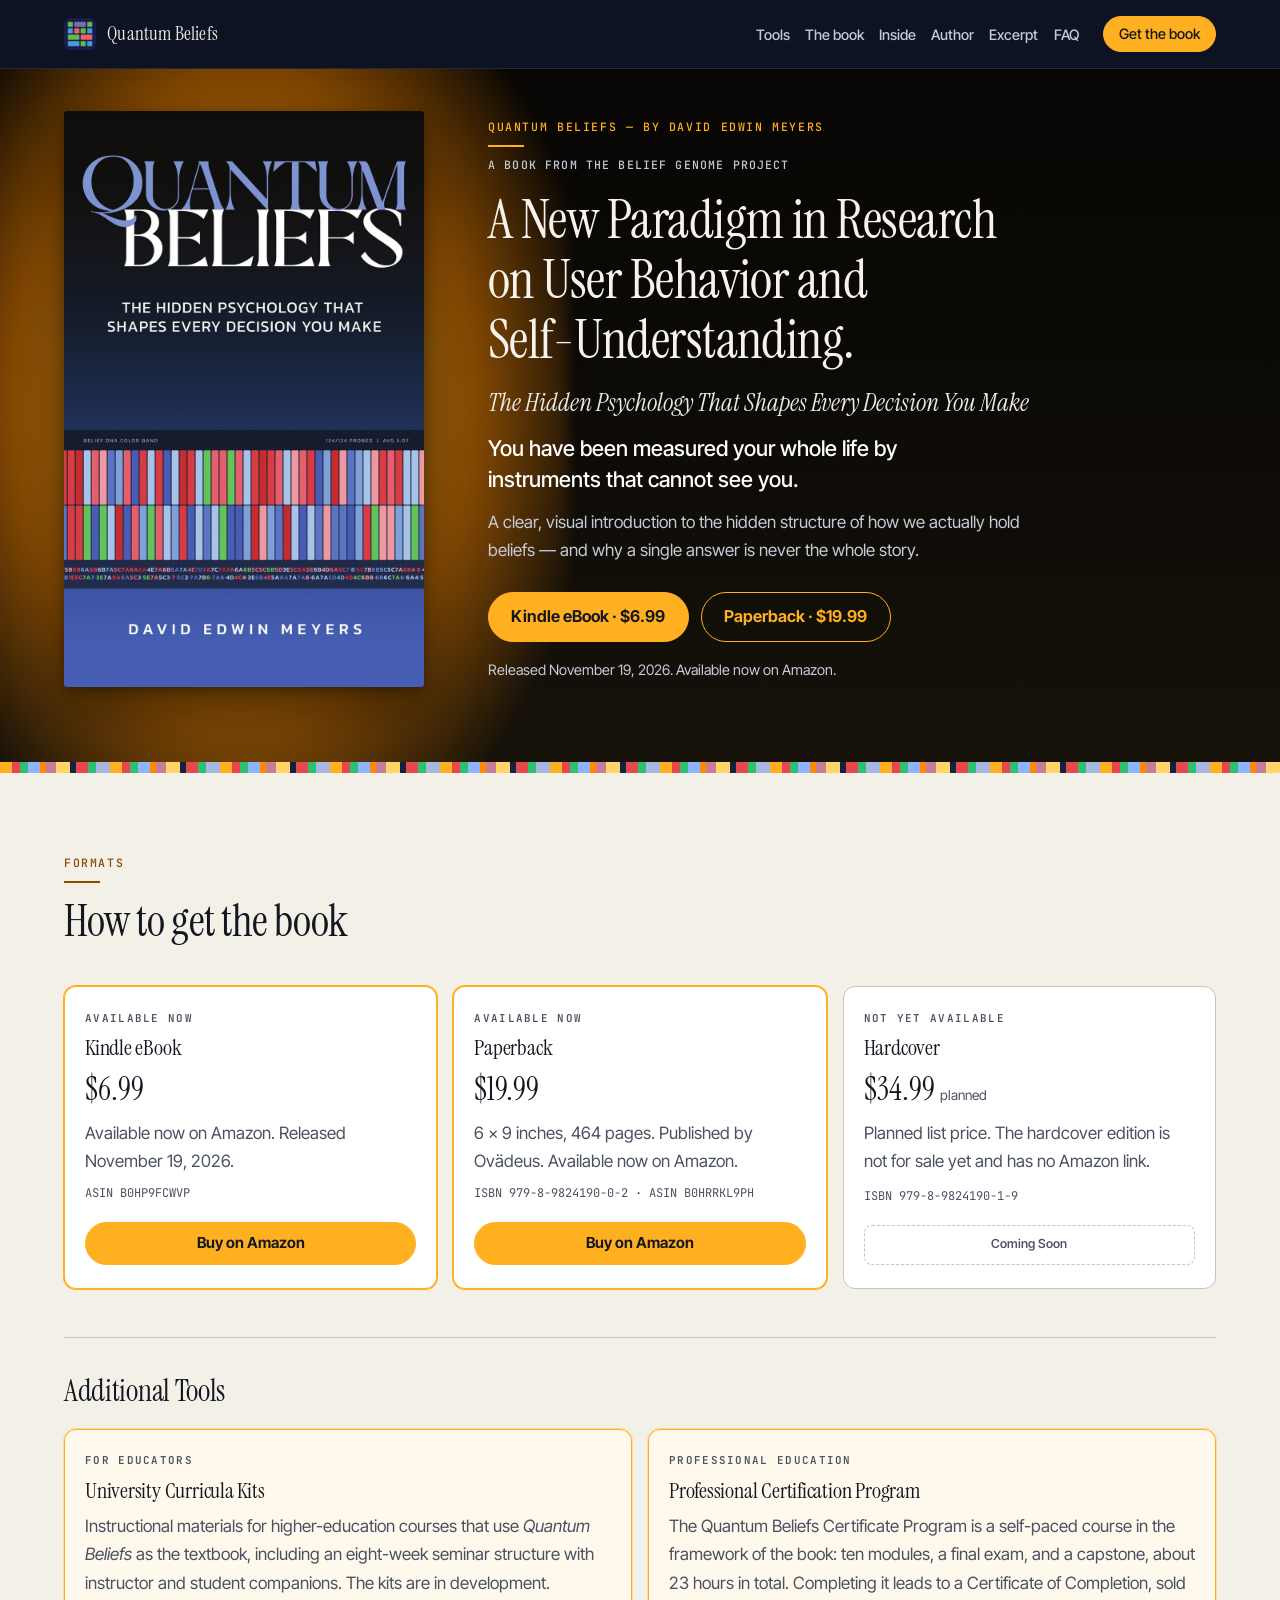
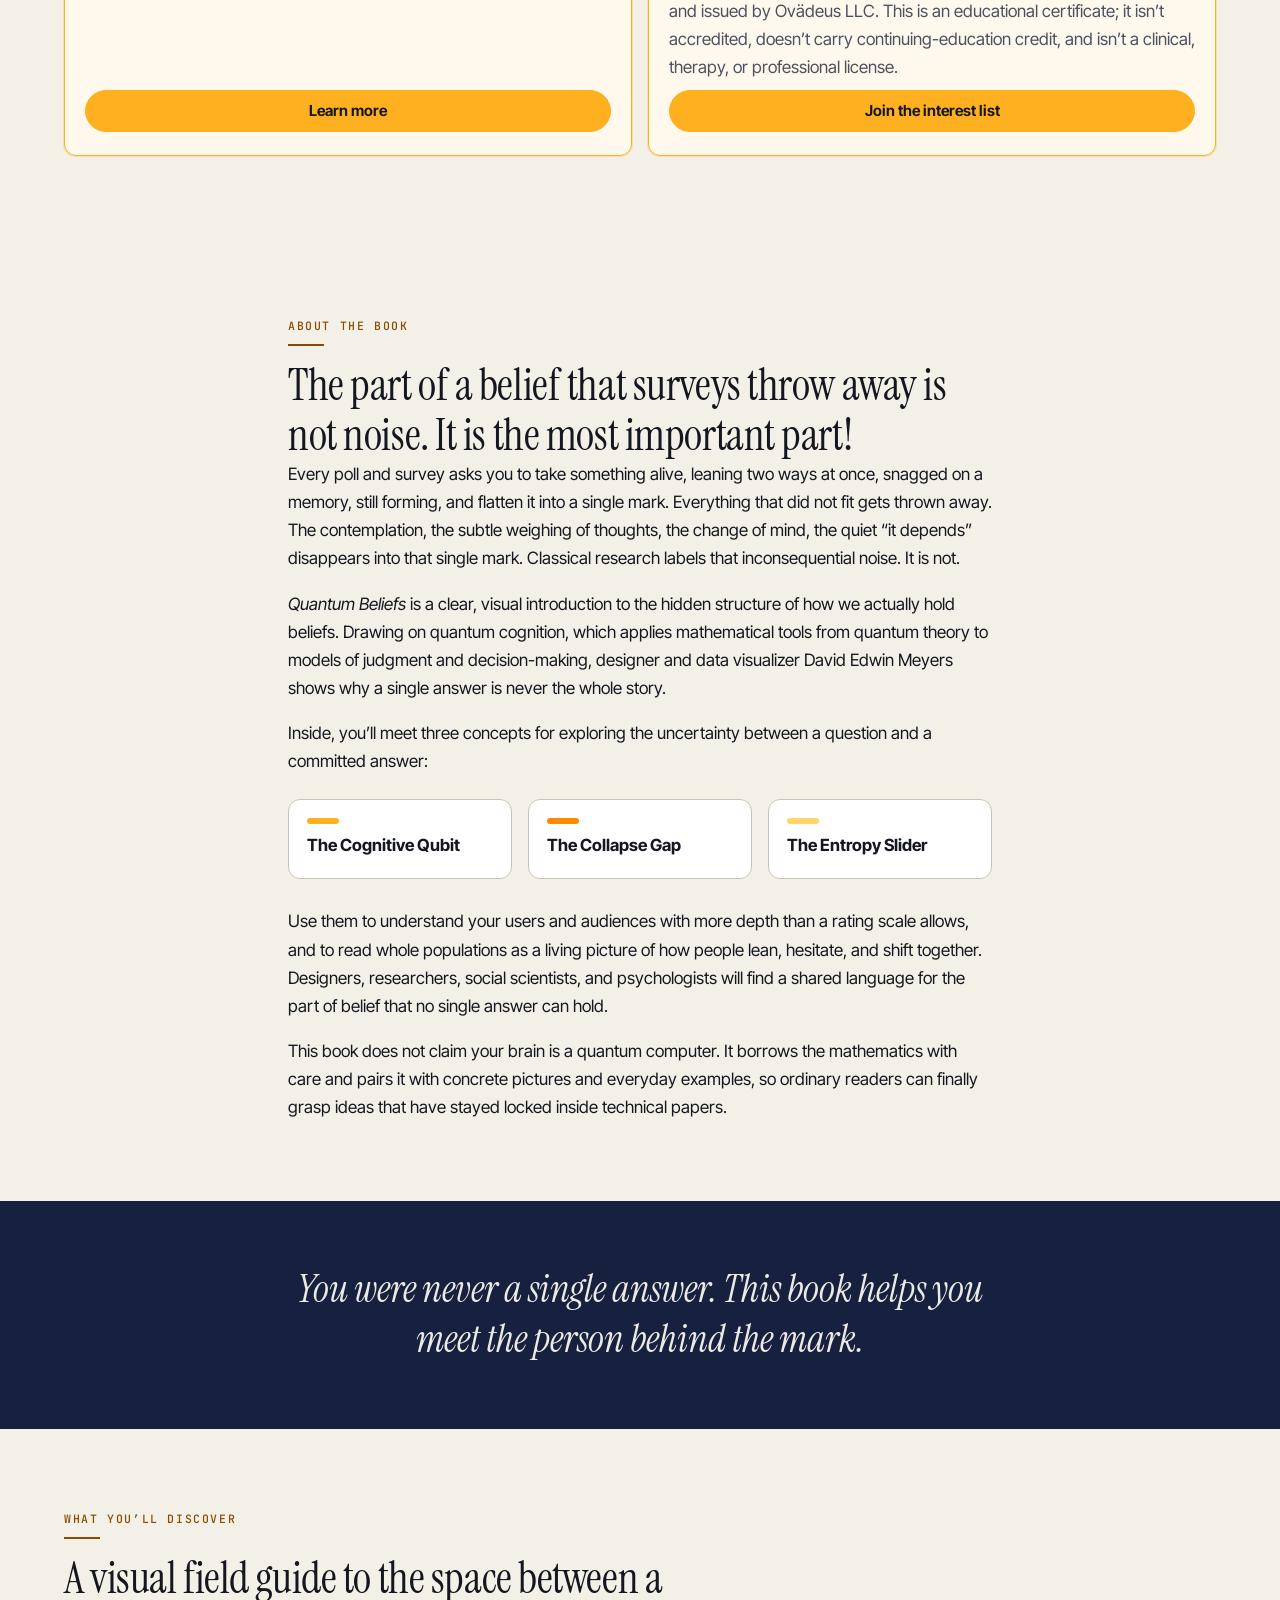
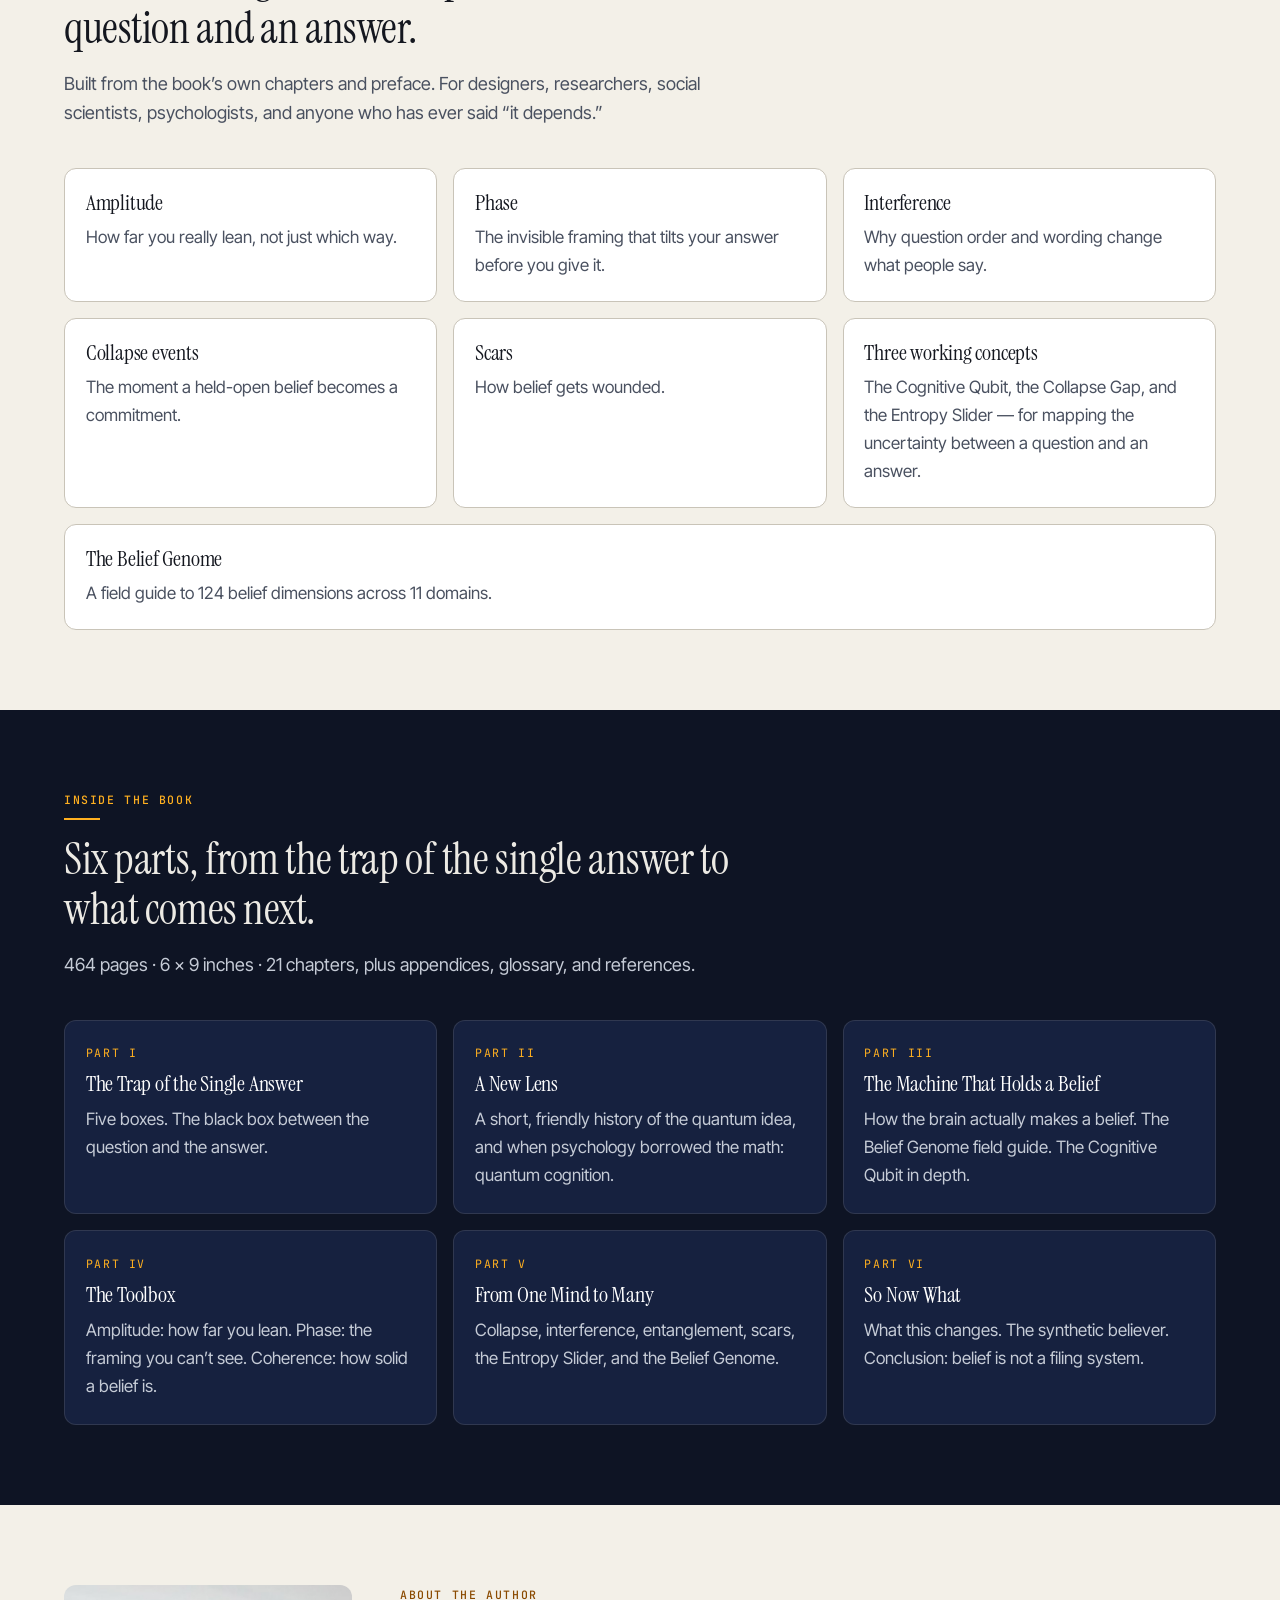
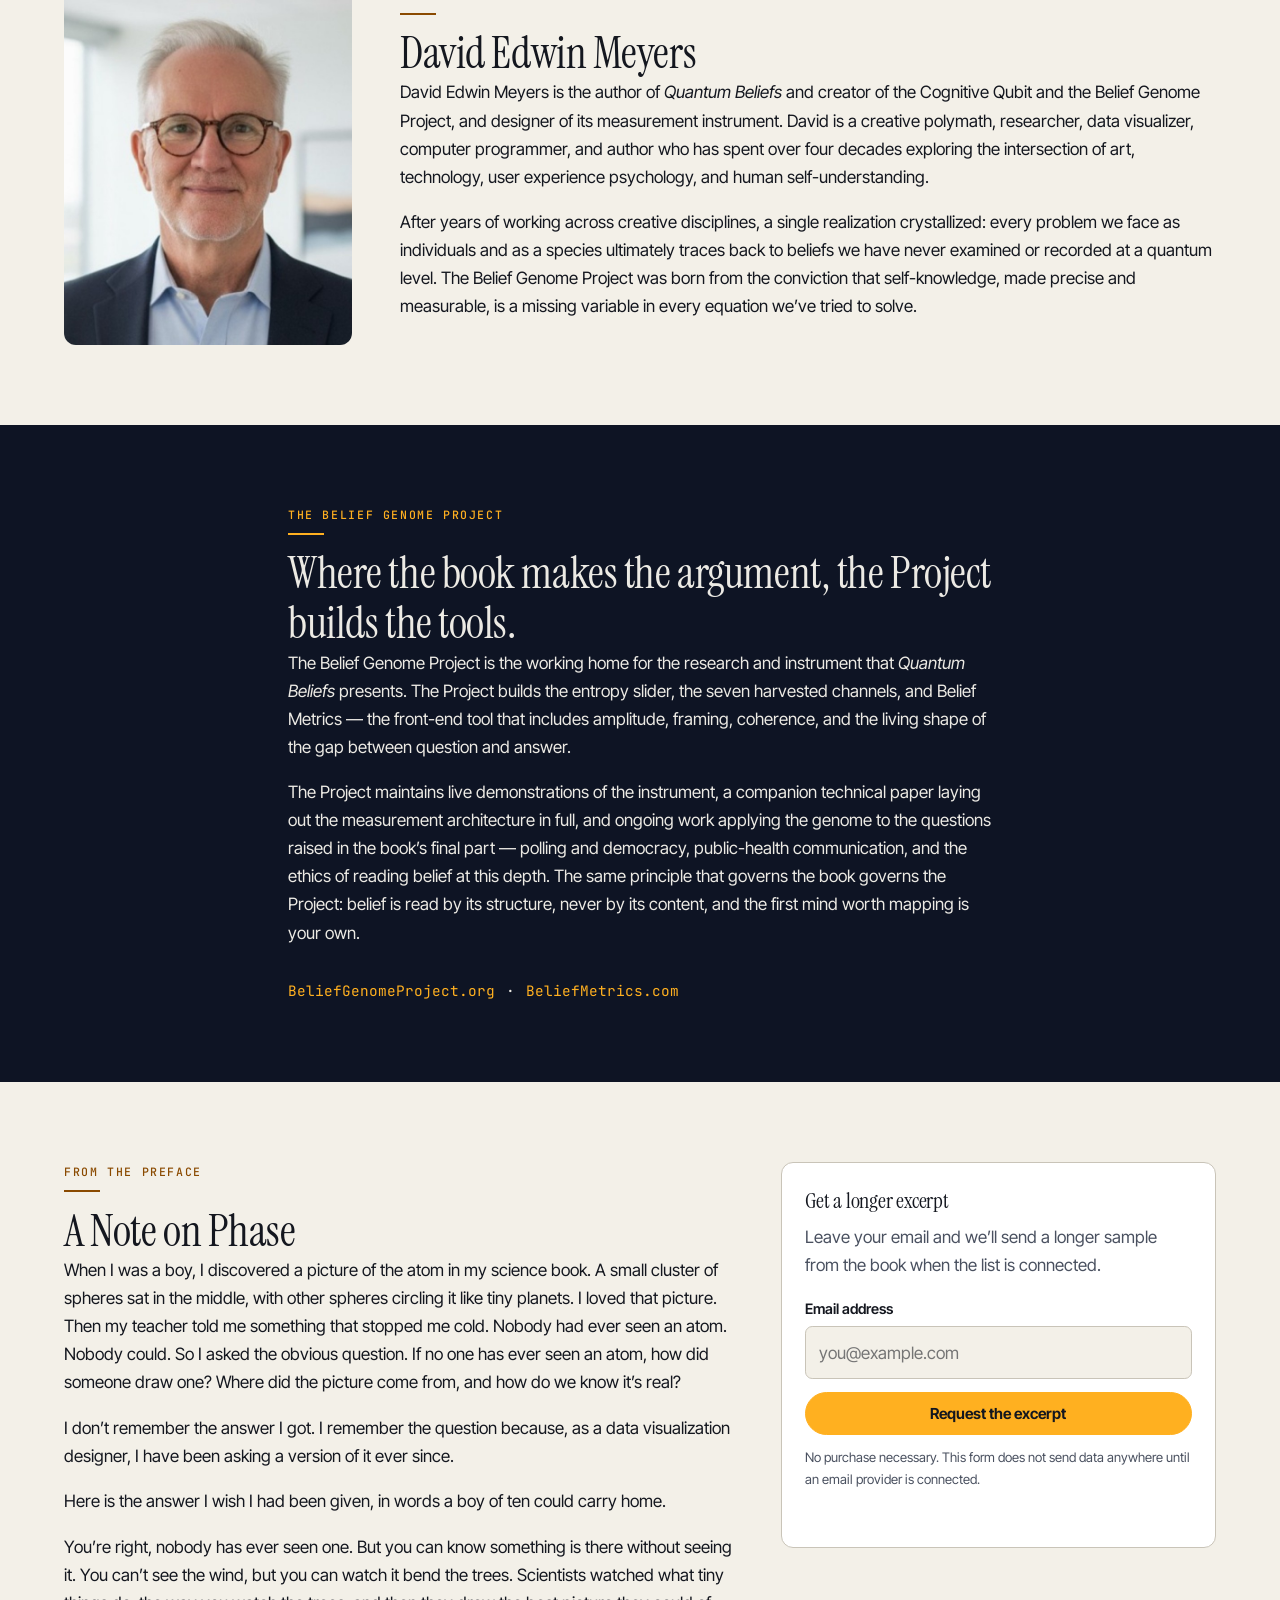
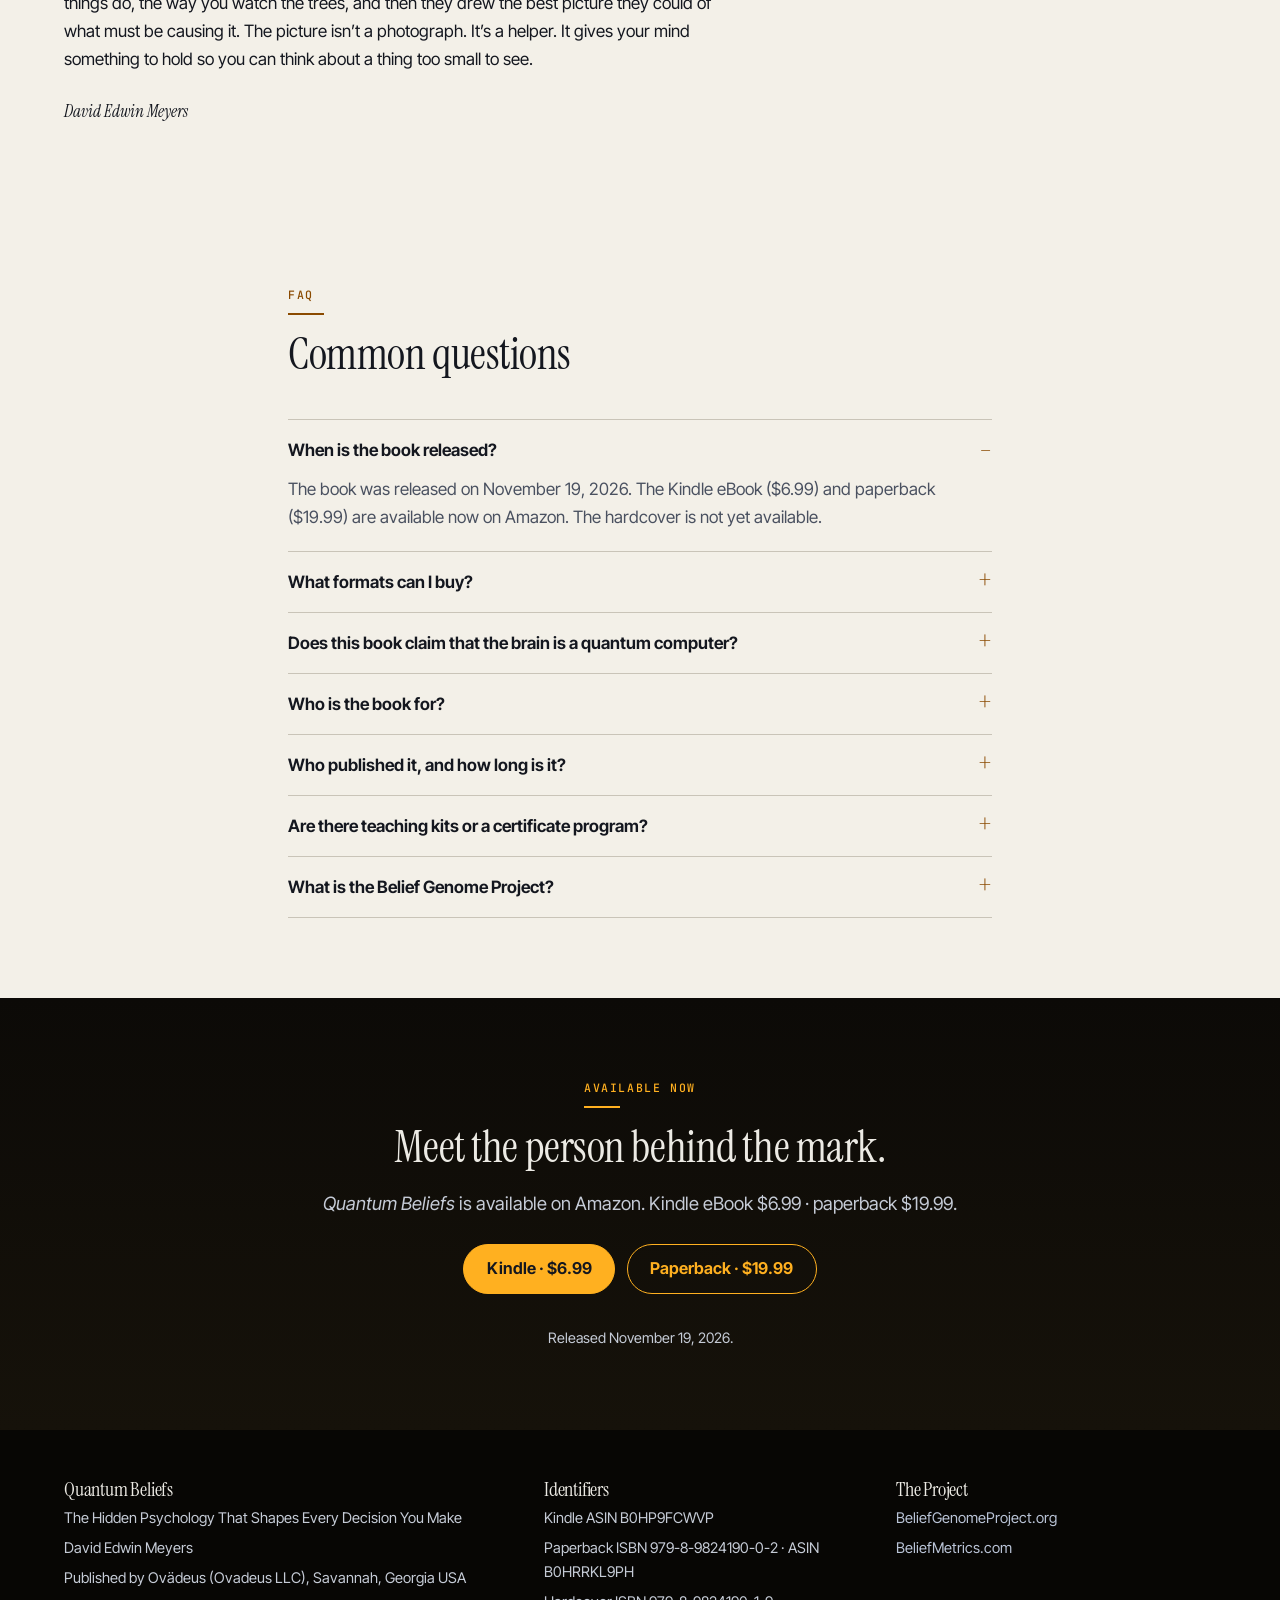
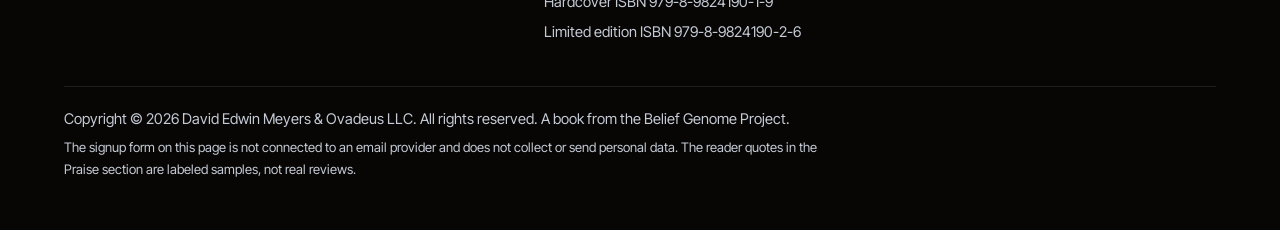
==== commit 3142e5a4: "Homepage: Kits card Learn more button Replace the disabled Coming Soon span on the University Curric" ====
--- a/index.html
+++ b/index.html
@@ -203,7 +203,7 @@
               <p class="format-badge">For educators</p>
               <h3>University Curricula Kits</h3>
               <p>Instructional materials for higher-education courses that use <cite>Quantum Beliefs</cite> as the textbook, including an eight-week seminar structure with instructor and student companions. The kits are in development.</p>
-              <span class="btn btn-disabled" id="kits-cta" aria-disabled="true">Coming Soon</span>
+              <a class="btn btn-primary" id="kits-cta" href="https://beliefgenomeproject.org/curricula" target="_blank" rel="noopener noreferrer">Learn more</a>
             </article>
             <article class="format-card">
               <p class="format-badge">Professional education</p>
